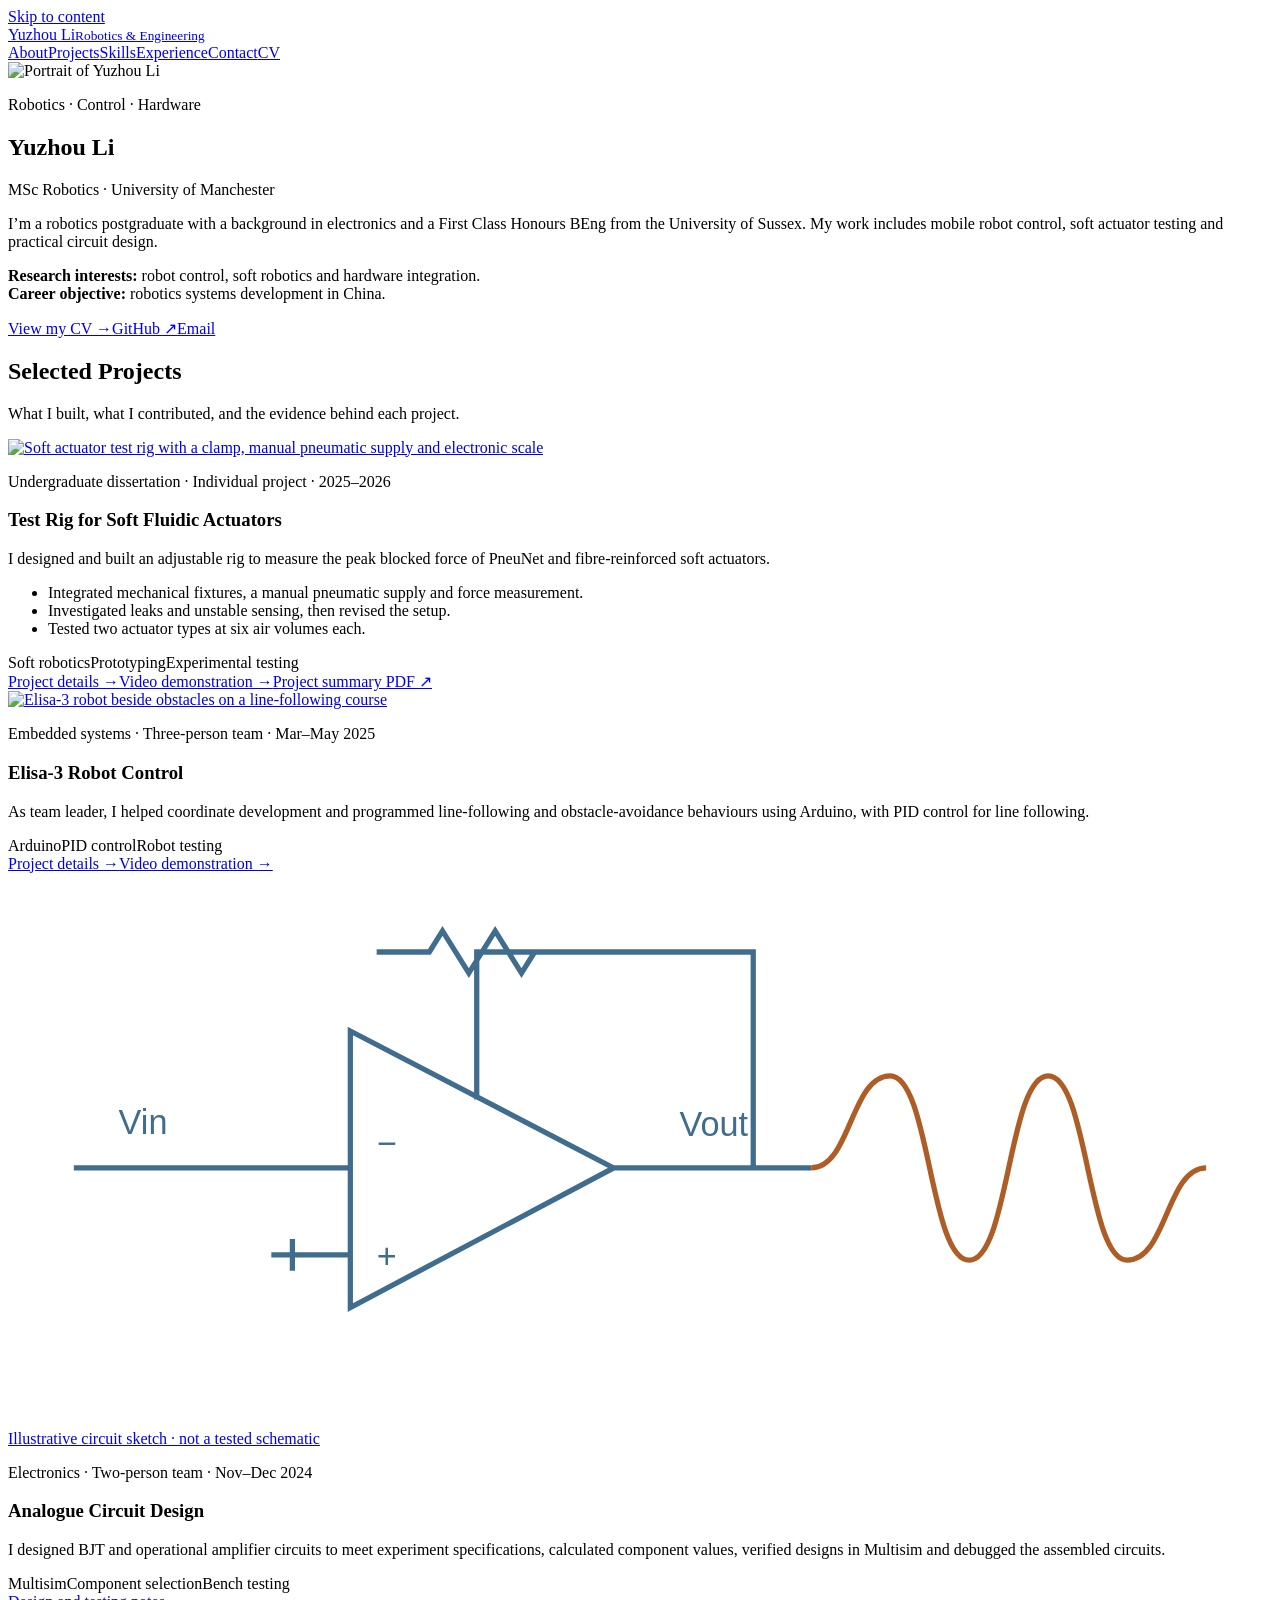
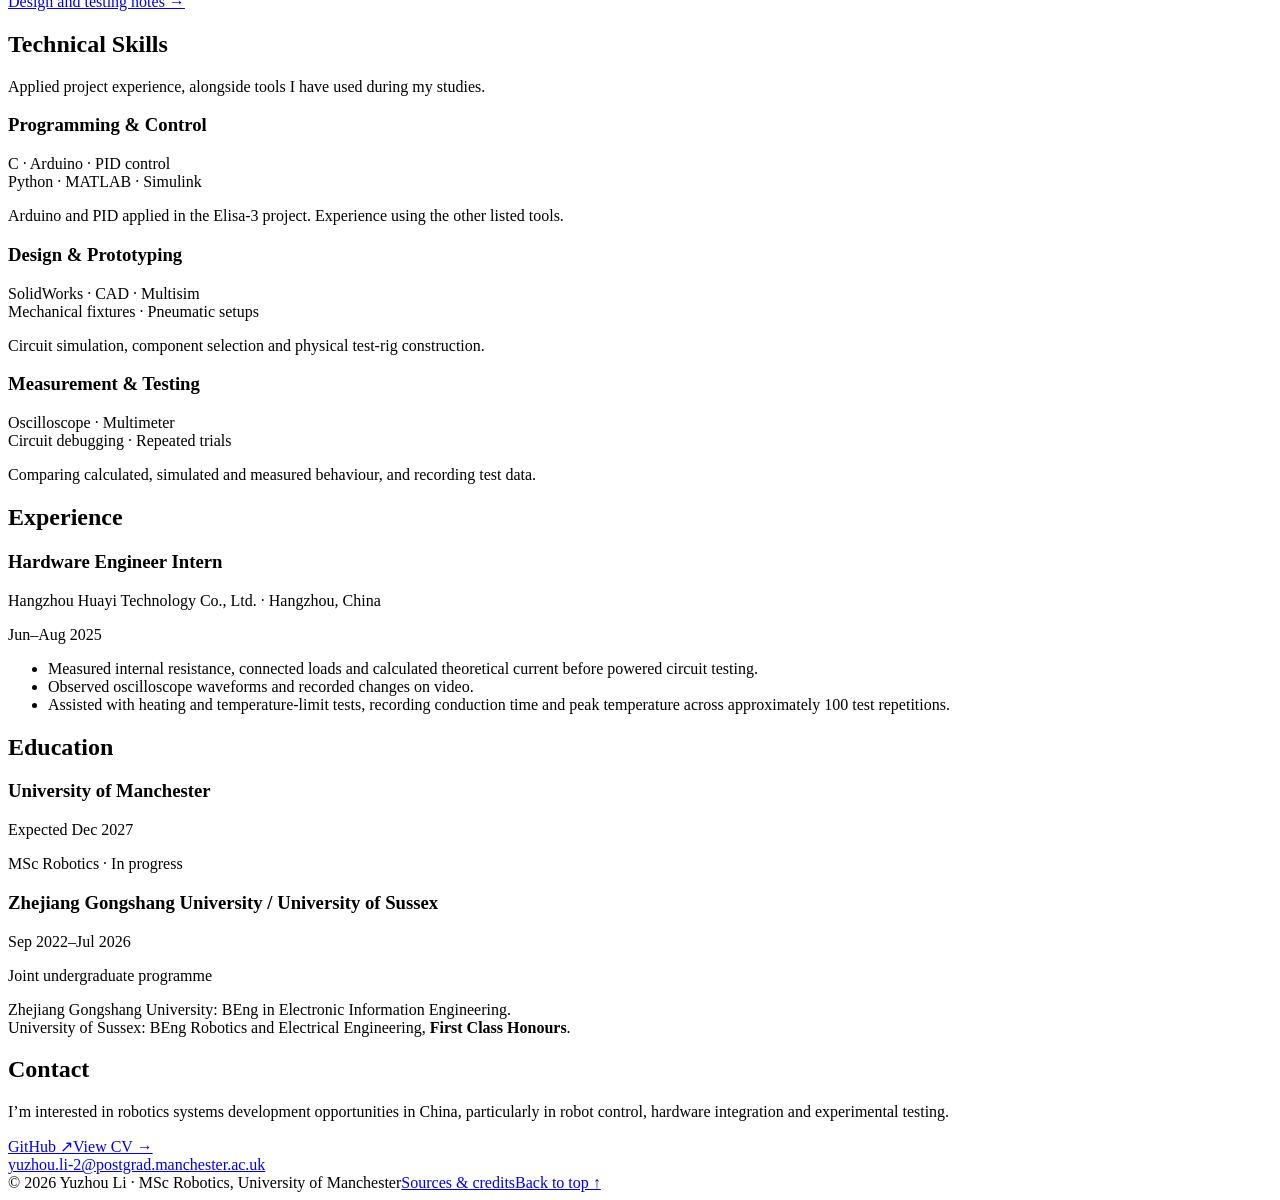
==== index.html @ 429c96ef "Add portfolio page: index.html" ====
<!doctype html><html lang="en"><head><meta charset="utf-8"><meta name="viewport" content="width=device-width,initial-scale=1"><title>Robotics Portfolio | Yuzhou Li</title><meta name="description" content="Yuzhou Li, MSc Robotics student at the University of Manchester. Engineering projects, research interests, skills, experience and CV."><meta name="theme-color" content="#175b8b"><link rel="icon" href="assets/favicon.svg" type="image/svg+xml"><link rel="stylesheet" href="styles.css"><script src="app.js" defer></script></head><body><a class="skip" href="#main">Skip to content</a><header class="site-header"><div class="wrap header-inner"><a class="wordmark" href="index.html">Yuzhou Li<small>Robotics &amp; Engineering</small></a><nav class="nav" aria-label="Main navigation"><a href="index.html#about">About</a><a href="index.html#projects">Projects</a><a href="index.html#skills">Skills</a><a href="index.html#experience">Experience</a><a href="index.html#contact">Contact</a><a class="cv-link" href="cv.html">CV</a></nav></div></header><main id="main" class="wrap">
<section class="intro" id="about"><img class="portrait" src="assets/portrait.webp" alt="Portrait of Yuzhou Li" width="1200" height="1680" fetchpriority="high"><div class="intro-text"><div class="intro-name"><p class="eyebrow accent">Robotics · Control · Hardware</p><h1>Yuzhou Li</h1><p class="subtitle">MSc Robotics · University of Manchester</p></div><p class="intro-copy">I’m a robotics postgraduate with a background in electronics and a First Class Honours BEng from the University of Sussex. My work includes mobile robot control, soft actuator testing and practical circuit design.</p><p class="interest"><strong>Research interests:</strong> robot control, soft robotics and hardware integration.<br><strong>Career objective:</strong> robotics systems development in China.</p><div class="intro-links"><a class="button" href="cv.html">View my CV →</a><a class="button secondary" href="https://github.com/Calm-1213" target="_blank" rel="noopener">GitHub ↗</a><a class="button secondary" href="mailto:yuzhou.li-2@postgrad.manchester.ac.uk">Email</a></div></div></section>
<section class="section" id="projects"><div class="section-head"><h2>Selected Projects</h2><p>What I built, what I contributed, and the evidence behind each project.</p></div>
<article class="project-feature"><a href="projects/soft-actuator.html" aria-label="Read about the soft fluidic actuator test rig"><img class="project-photo" src="assets/rig.webp" width="1706" height="1279" alt="Soft actuator test rig with a clamp, manual pneumatic supply and electronic scale" loading="lazy"></a><div class="project-body"><p class="project-label">Undergraduate dissertation · Individual project · 2025–2026</p><h3>Test Rig for Soft Fluidic Actuators</h3><p>I designed and built an adjustable rig to measure the peak blocked force of PneuNet and fibre-reinforced soft actuators.</p><ul><li>Integrated mechanical fixtures, a manual pneumatic supply and force measurement.</li><li>Investigated leaks and unstable sensing, then revised the setup.</li><li>Tested two actuator types at six air volumes each.</li></ul><div class="tags"><span>Soft robotics</span><span>Prototyping</span><span>Experimental testing</span></div><div class="project-actions"><a href="projects/soft-actuator.html">Project details →</a><a href="projects/soft-actuator.html#build">Video demonstration →</a><a href="assets/Soft-Actuator-Project-Summary.pdf">Project summary PDF ↗</a></div></div></article>
<div class="project-grid"><article class="project-card"><a href="projects/elisa-3.html" aria-label="Read the Elisa-3 project"><div class="project-card-media"><img src="assets/robot-track.webp" alt="Elisa-3 robot beside obstacles on a line-following course" width="1012" height="1800" loading="lazy"></div></a><div class="project-body"><p class="project-label">Embedded systems · Three-person team · Mar–May 2025</p><h3>Elisa-3 Robot Control</h3><p>As team leader, I helped coordinate development and programmed line-following and obstacle-avoidance behaviours using Arduino, with PID control for line following.</p><div class="tags"><span>Arduino</span><span>PID control</span><span>Robot testing</span></div><div class="project-actions"><a href="projects/elisa-3.html">Project details →</a><a href="projects/elisa-3.html#demo">Video demonstration →</a></div></div></article><article class="project-card"><a href="projects/circuits.html" aria-label="Read the analogue circuit project"><div class="project-card-media"><div class="circuit-art" role="img" aria-label="Illustrative amplifier diagram"><svg viewBox="0 0 480 210" aria-hidden="true"><g fill="none" stroke="#406d8e" stroke-width="2"><path d="M25 112h105M130 60v105l100-53Z M230 112h75M178 86V30h105v82M100 145h30M108 139v12M140 30h20l5-8 10 16 10-16 10 16 5-8h15"/><path d="M305 112c15 0 15-35 30-35s15 70 30 70 15-70 30-70 15 70 30 70 15-35 30-35" stroke="#ad5d25"/></g><g font-family="Arial" fill="#406d8e" font-size="13"><text x="42" y="99">Vin</text><text x="255" y="100">Vout</text><text x="140" y="107">−</text><text x="140" y="150">+</text></g></svg><span class="tiny">Illustrative circuit sketch · not a tested schematic</span></div></div></a><div class="project-body"><p class="project-label">Electronics · Two-person team · Nov–Dec 2024</p><h3>Analogue Circuit Design</h3><p>I designed BJT and operational amplifier circuits to meet experiment specifications, calculated component values, verified designs in Multisim and debugged the assembled circuits.</p><div class="tags"><span>Multisim</span><span>Component selection</span><span>Bench testing</span></div><div class="project-actions"><a href="projects/circuits.html">Design and testing notes →</a></div></div></article></div></section>
<section class="section" id="skills"><div class="section-head"><h2>Technical Skills</h2><p>Applied project experience, alongside tools I have used during my studies.</p></div><div class="skill-grid"><div><h3>Programming &amp; Control</h3><p>C · Arduino · PID control<br>Python · MATLAB · Simulink</p><p class="tiny">Arduino and PID applied in the Elisa-3 project. Experience using the other listed tools.</p></div><div><h3>Design &amp; Prototyping</h3><p>SolidWorks · CAD · Multisim<br>Mechanical fixtures · Pneumatic setups</p><p class="tiny">Circuit simulation, component selection and physical test-rig construction.</p></div><div><h3>Measurement &amp; Testing</h3><p>Oscilloscope · Multimeter<br>Circuit debugging · Repeated trials</p><p class="tiny">Comparing calculated, simulated and measured behaviour, and recording test data.</p></div></div></section>
<section class="section" id="experience"><div class="section-head"><h2>Experience</h2></div><article class="entry"><div class="entry-head"><div><h3>Hardware Engineer Intern</h3><p class="muted">Hangzhou Huayi Technology Co., Ltd. · Hangzhou, China</p></div><span class="entry-date">Jun–Aug 2025</span></div><ul><li>Measured internal resistance, connected loads and calculated theoretical current before powered circuit testing.</li><li>Observed oscilloscope waveforms and recorded changes on video.</li><li>Assisted with heating and temperature-limit tests, recording conduction time and peak temperature across approximately 100 test repetitions.</li></ul></article></section>
<section class="section" id="education"><div class="section-head"><h2>Education</h2></div><article class="entry"><div class="entry-head"><h3>University of Manchester</h3><span class="entry-date">Expected Dec 2027</span></div><p>MSc Robotics · In progress</p></article><article class="entry"><div class="entry-head"><h3>Zhejiang Gongshang University / University of Sussex</h3><span class="entry-date">Sep 2022–Jul 2026</span></div><p>Joint undergraduate programme</p><p>Zhejiang Gongshang University: BEng in Electronic Information Engineering.<br>University of Sussex: BEng Robotics and Electrical Engineering, <strong>First Class Honours</strong>.</p></article></section></main><footer class="contact" id="contact"><div class="wrap"><div class="contact-grid"><div><h2>Contact</h2><p>I’m interested in robotics systems development opportunities in China, particularly in robot control, hardware integration and experimental testing.</p></div><div><div class="contact-links"><a href="https://github.com/Calm-1213" target="_blank" rel="noopener">GitHub ↗</a><a href="cv.html">View CV →</a></div><a class="email" href="mailto:yuzhou.li-2@postgrad.manchester.ac.uk">yuzhou.li-2@postgrad.manchester.ac.uk</a></div></div><div class="footer"><span>© 2026 Yuzhou Li · MSc Robotics, University of Manchester</span><span><a href="credits.html">Sources &amp; credits</a></span><a href="#main">Back to top ↑</a></div></div></footer></body></html>
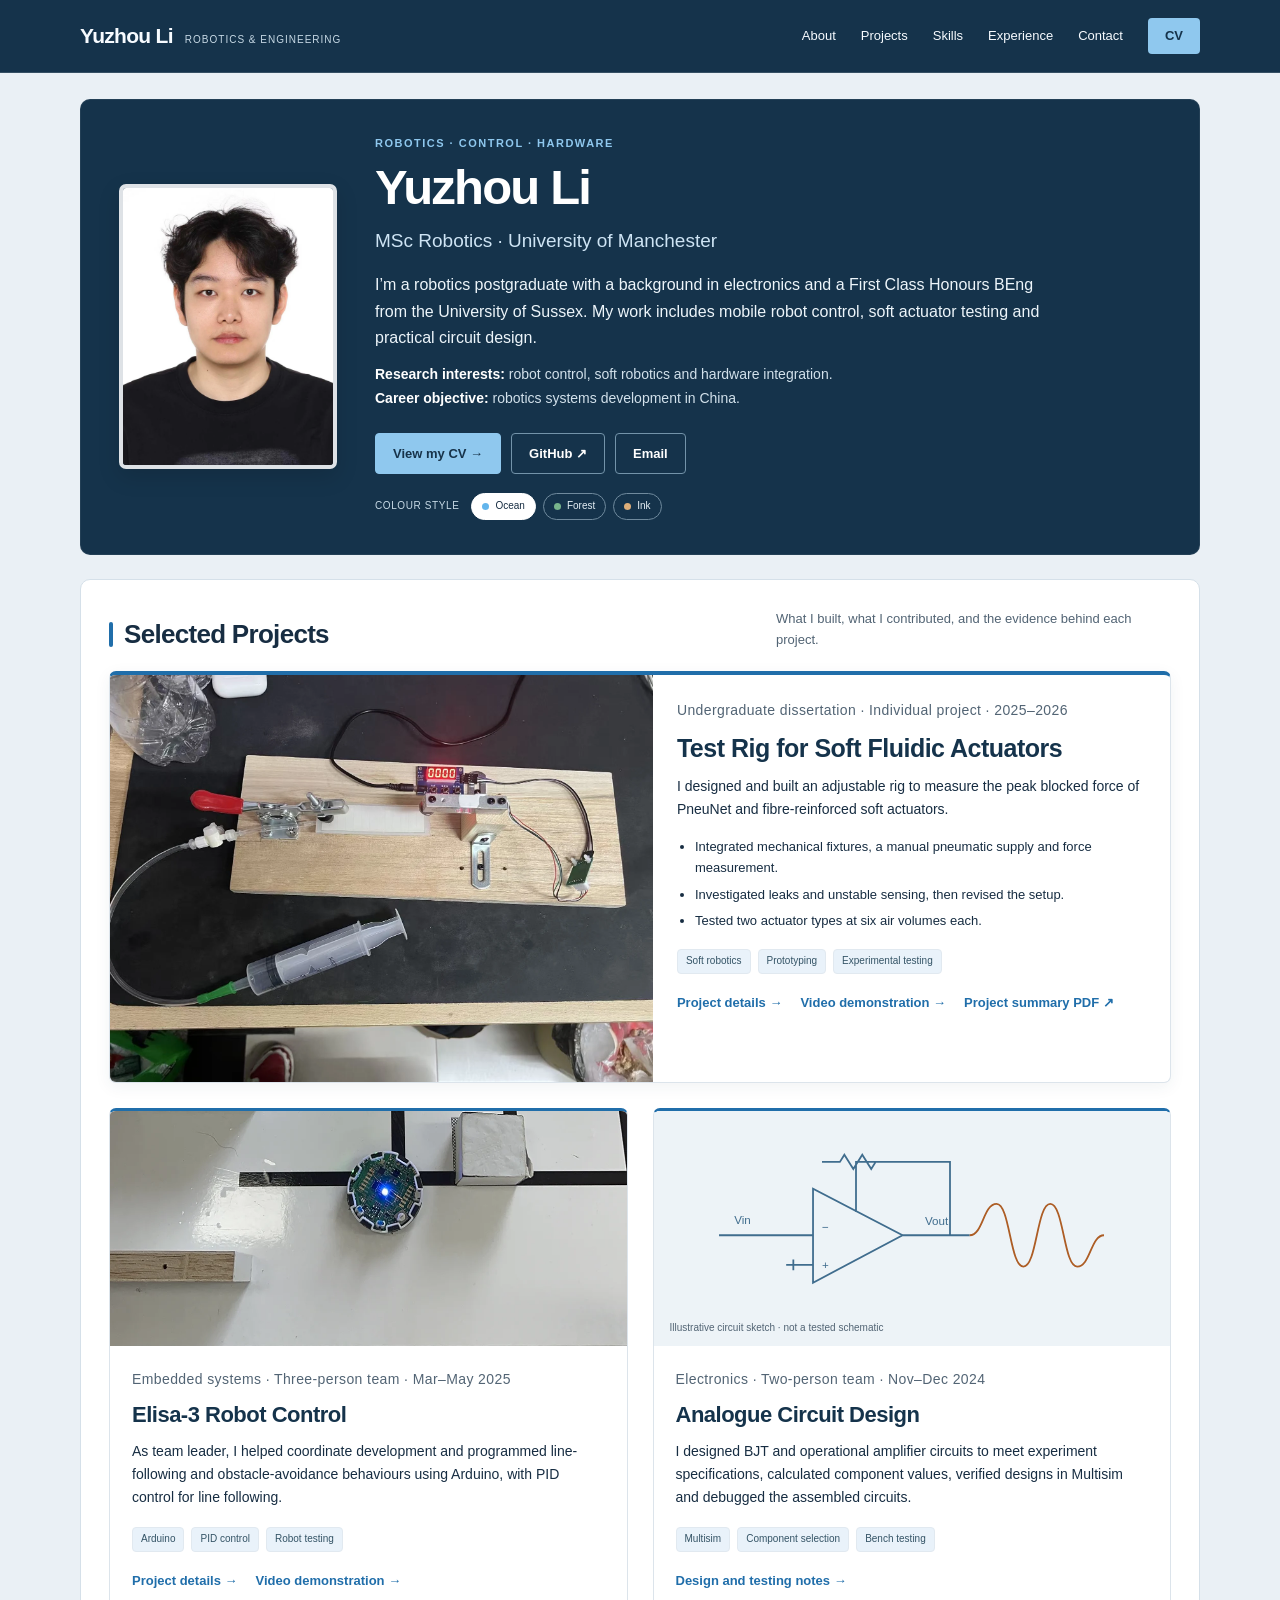
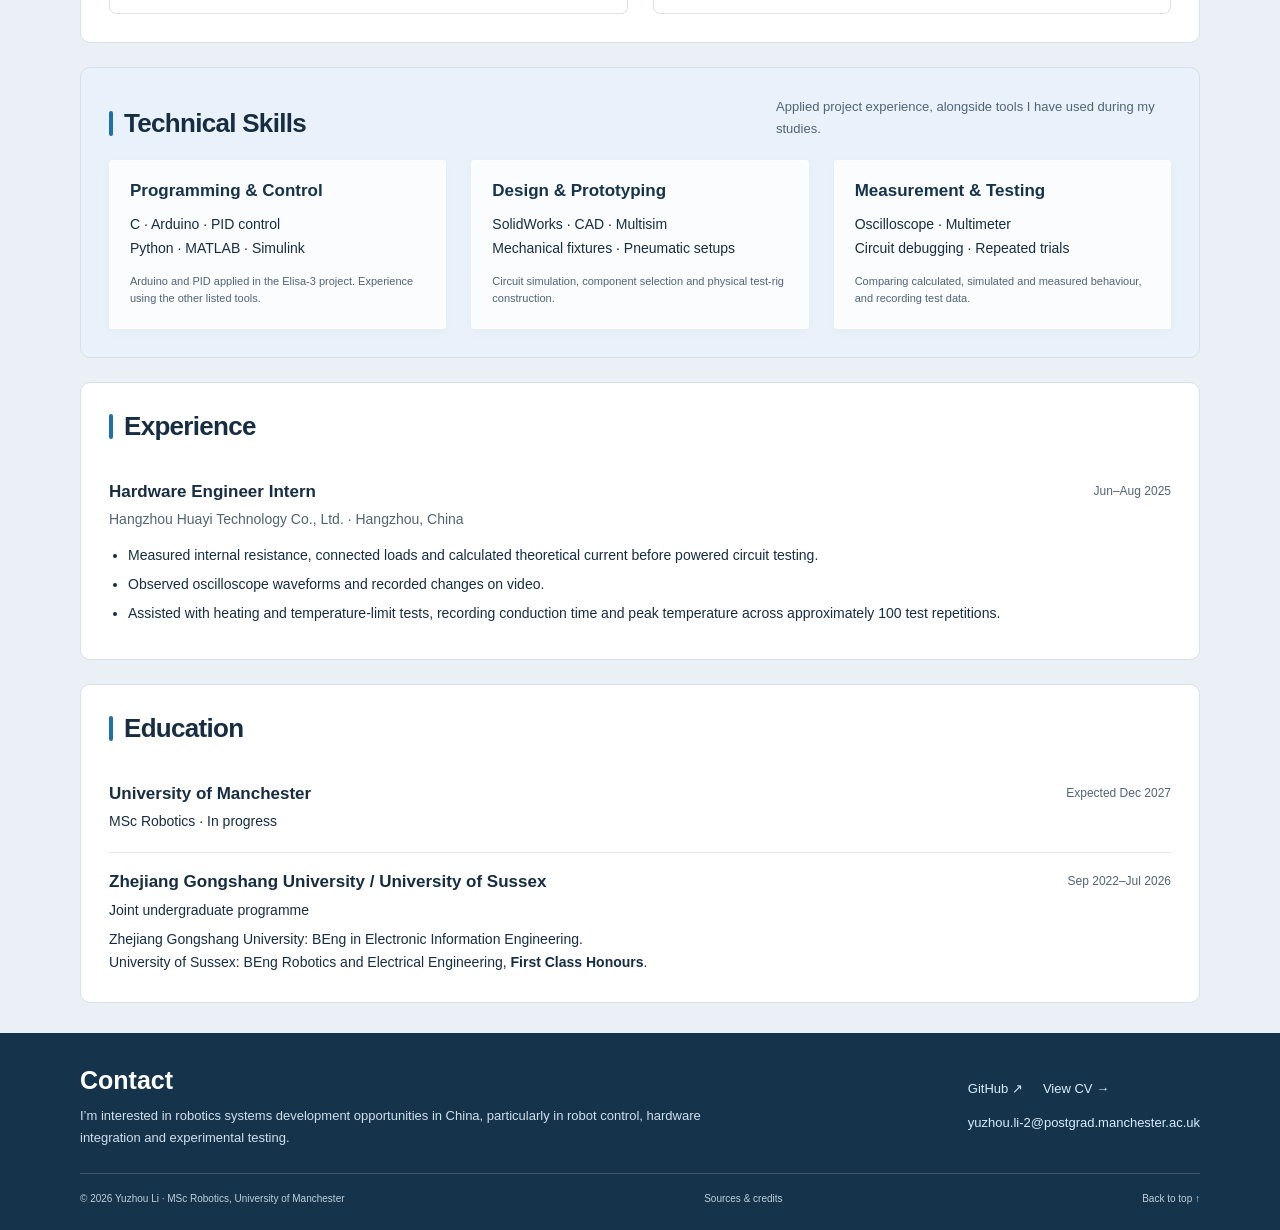
==== commit 458f5ebd: "Add richer portfolio colour styles: index.html" ====
--- a/index.html
+++ b/index.html
@@ -1,5 +1,5 @@
 <!doctype html><html lang="en"><head><meta charset="utf-8"><meta name="viewport" content="width=device-width,initial-scale=1"><title>Robotics Portfolio | Yuzhou Li</title><meta name="description" content="Yuzhou Li, MSc Robotics student at the University of Manchester. Engineering projects, research interests, skills, experience and CV."><meta name="theme-color" content="#175b8b"><link rel="icon" href="assets/favicon.svg" type="image/svg+xml"><link rel="stylesheet" href="styles.css"><script src="app.js" defer></script></head><body><a class="skip" href="#main">Skip to content</a><header class="site-header"><div class="wrap header-inner"><a class="wordmark" href="index.html">Yuzhou Li<small>Robotics &amp; Engineering</small></a><nav class="nav" aria-label="Main navigation"><a href="index.html#about">About</a><a href="index.html#projects">Projects</a><a href="index.html#skills">Skills</a><a href="index.html#experience">Experience</a><a href="index.html#contact">Contact</a><a class="cv-link" href="cv.html">CV</a></nav></div></header><main id="main" class="wrap">
-<section class="intro" id="about"><img class="portrait" src="assets/portrait.webp" alt="Portrait of Yuzhou Li" width="1200" height="1680" fetchpriority="high"><div class="intro-text"><div class="intro-name"><p class="eyebrow accent">Robotics · Control · Hardware</p><h1>Yuzhou Li</h1><p class="subtitle">MSc Robotics · University of Manchester</p></div><p class="intro-copy">I’m a robotics postgraduate with a background in electronics and a First Class Honours BEng from the University of Sussex. My work includes mobile robot control, soft actuator testing and practical circuit design.</p><p class="interest"><strong>Research interests:</strong> robot control, soft robotics and hardware integration.<br><strong>Career objective:</strong> robotics systems development in China.</p><div class="intro-links"><a class="button" href="cv.html">View my CV →</a><a class="button secondary" href="https://github.com/Calm-1213" target="_blank" rel="noopener">GitHub ↗</a><a class="button secondary" href="mailto:yuzhou.li-2@postgrad.manchester.ac.uk">Email</a></div></div></section>
+<section class="intro" id="about"><img class="portrait" src="assets/portrait.webp" alt="Portrait of Yuzhou Li" width="1200" height="1680" fetchpriority="high"><div class="intro-text"><div class="intro-name"><p class="eyebrow accent">Robotics · Control · Hardware</p><h1>Yuzhou Li</h1><p class="subtitle">MSc Robotics · University of Manchester</p></div><p class="intro-copy">I’m a robotics postgraduate with a background in electronics and a First Class Honours BEng from the University of Sussex. My work includes mobile robot control, soft actuator testing and practical circuit design.</p><p class="interest"><strong>Research interests:</strong> robot control, soft robotics and hardware integration.<br><strong>Career objective:</strong> robotics systems development in China.</p><div class="intro-links"><a class="button" href="cv.html">View my CV →</a><a class="button secondary" href="https://github.com/Calm-1213" target="_blank" rel="noopener">GitHub ↗</a><a class="button secondary" href="mailto:yuzhou.li-2@postgrad.manchester.ac.uk">Email</a></div><div class="appearance-panel" role="group" aria-label="Portfolio colour style"><span>Colour style</span><button type="button" data-theme-choice="ocean" aria-pressed="true" style="--swatch:#63b5ec">Ocean</button><button type="button" data-theme-choice="forest" aria-pressed="false" style="--swatch:#78b58c">Forest</button><button type="button" data-theme-choice="ink" aria-pressed="false" style="--swatch:#ddae79">Ink</button></div></div></section>
 <section class="section" id="projects"><div class="section-head"><h2>Selected Projects</h2><p>What I built, what I contributed, and the evidence behind each project.</p></div>
 <article class="project-feature"><a href="projects/soft-actuator.html" aria-label="Read about the soft fluidic actuator test rig"><img class="project-photo" src="assets/rig.webp" width="1706" height="1279" alt="Soft actuator test rig with a clamp, manual pneumatic supply and electronic scale" loading="lazy"></a><div class="project-body"><p class="project-label">Undergraduate dissertation · Individual project · 2025–2026</p><h3>Test Rig for Soft Fluidic Actuators</h3><p>I designed and built an adjustable rig to measure the peak blocked force of PneuNet and fibre-reinforced soft actuators.</p><ul><li>Integrated mechanical fixtures, a manual pneumatic supply and force measurement.</li><li>Investigated leaks and unstable sensing, then revised the setup.</li><li>Tested two actuator types at six air volumes each.</li></ul><div class="tags"><span>Soft robotics</span><span>Prototyping</span><span>Experimental testing</span></div><div class="project-actions"><a href="projects/soft-actuator.html">Project details →</a><a href="projects/soft-actuator.html#build">Video demonstration →</a><a href="assets/Soft-Actuator-Project-Summary.pdf">Project summary PDF ↗</a></div></div></article>
 <div class="project-grid"><article class="project-card"><a href="projects/elisa-3.html" aria-label="Read the Elisa-3 project"><div class="project-card-media"><img src="assets/robot-track.webp" alt="Elisa-3 robot beside obstacles on a line-following course" width="1012" height="1800" loading="lazy"></div></a><div class="project-body"><p class="project-label">Embedded systems · Three-person team · Mar–May 2025</p><h3>Elisa-3 Robot Control</h3><p>As team leader, I helped coordinate development and programmed line-following and obstacle-avoidance behaviours using Arduino, with PID control for line following.</p><div class="tags"><span>Arduino</span><span>PID control</span><span>Robot testing</span></div><div class="project-actions"><a href="projects/elisa-3.html">Project details →</a><a href="projects/elisa-3.html#demo">Video demonstration →</a></div></div></article><article class="project-card"><a href="projects/circuits.html" aria-label="Read the analogue circuit project"><div class="project-card-media"><div class="circuit-art" role="img" aria-label="Illustrative amplifier diagram"><svg viewBox="0 0 480 210" aria-hidden="true"><g fill="none" stroke="#406d8e" stroke-width="2"><path d="M25 112h105M130 60v105l100-53Z M230 112h75M178 86V30h105v82M100 145h30M108 139v12M140 30h20l5-8 10 16 10-16 10 16 5-8h15"/><path d="M305 112c15 0 15-35 30-35s15 70 30 70 15-70 30-70 15 70 30 70 15-35 30-35" stroke="#ad5d25"/></g><g font-family="Arial" fill="#406d8e" font-size="13"><text x="42" y="99">Vin</text><text x="255" y="100">Vout</text><text x="140" y="107">−</text><text x="140" y="150">+</text></g></svg><span class="tiny">Illustrative circuit sketch · not a tested schematic</span></div></div></a><div class="project-body"><p class="project-label">Electronics · Two-person team · Nov–Dec 2024</p><h3>Analogue Circuit Design</h3><p>I designed BJT and operational amplifier circuits to meet experiment specifications, calculated component values, verified designs in Multisim and debugged the assembled circuits.</p><div class="tags"><span>Multisim</span><span>Component selection</span><span>Bench testing</span></div><div class="project-actions"><a href="projects/circuits.html">Design and testing notes →</a></div></div></article></div></section>
--- a/styles.css
+++ b/styles.css
@@ -0,0 +1,71 @@
+:root{--paper:#fff;--ink:#172d42;--muted:#526474;--line:#dce4eb;--accent:#175b8b;--wash:#f2f6fa;--white:#fff;--serif:Arial,Helvetica,sans-serif;--sans:Arial,Helvetica,sans-serif}
+*{box-sizing:border-box}html{scroll-behavior:smooth;scroll-padding-top:105px}body{margin:0;color:var(--ink);background:white;font:16px/1.65 var(--sans);-webkit-font-smoothing:antialiased}a{color:var(--accent);text-decoration:none}a:hover{text-decoration:underline;text-underline-offset:4px}button{font:inherit;color:inherit;cursor:pointer}img{display:block;width:100%;height:auto}p,h1,h2,h3,figure{margin:0}p+p{margin-top:13px}h1,h2,h3{line-height:1.2}h1{font-weight:700}h2,h3{font-weight:600}a:focus-visible,button:focus-visible,summary:focus-visible{outline:3px solid #b26619;outline-offset:4px}::selection{background:#d5e9f7}.wrap{width:min(1120px,calc(100% - 64px));margin:auto}.skip{position:fixed;left:10px;top:-100px;background:var(--ink);color:white;padding:10px 18px;z-index:100}.skip:focus{top:10px}.site-header{background:#fffffff5;border-bottom:1px solid var(--line);position:sticky;top:0;z-index:30}.header-inner{min-height:75px;display:flex;justify-content:space-between;align-items:center;gap:20px}.wordmark{color:var(--ink);font-size:21px;font-weight:700;letter-spacing:-.7px}.wordmark small{font-size:10px;letter-spacing:1px;text-transform:uppercase;margin-left:12px;color:var(--muted);font-weight:400}.nav{display:flex;align-items:center;gap:25px;font-size:13px}.nav a{color:var(--ink)}.nav .cv-link{color:white;background:var(--accent);padding:7px 17px;border-radius:4px}.nav .cv-link:hover{background:#12466b;text-decoration:none}.eyebrow{font-size:11px;letter-spacing:1.5px;text-transform:uppercase;font-weight:600}.accent{color:var(--accent)}.muted{color:var(--muted)}.tiny{font-size:12px;line-height:1.6;color:var(--muted)}.intro{padding:58px 0 48px;display:grid;grid-template-columns:218px 1fr;gap:52px;align-items:start}.portrait{width:218px;height:285px;object-fit:cover;object-position:center 36%;border:1px solid var(--line);border-radius:5px}.intro h1{font-size:48px;letter-spacing:-1.8px;margin:6px 0 8px}.intro .subtitle{font-size:19px;color:var(--accent);font-weight:500;margin:0 0 16px}.intro .intro-copy{max-width:680px;font-size:16px}.intro .interest{font-size:14px;margin-top:12px;color:var(--muted)}.intro-links{display:flex;flex-wrap:wrap;gap:10px;margin-top:23px}.button{display:inline-flex;gap:12px;align-items:center;padding:9px 17px;border:1px solid var(--accent);border-radius:4px;font-size:13px;font-weight:500;background:var(--accent);color:white}.button:hover{background:#12466b;text-decoration:none}.button.secondary{background:white;color:var(--accent)}.button.secondary:hover{background:var(--wash)}.section{padding:48px 0;border-top:1px solid var(--line)}.section-head{display:flex;justify-content:space-between;align-items:end;gap:30px;margin-bottom:25px}.section-head h2{font-size:29px;letter-spacing:-.7px}.section-head p{font-size:13px;color:var(--muted);max-width:395px}.project-feature{border:1px solid var(--line);border-radius:7px;overflow:hidden;display:grid;grid-template-columns:1.05fr 1fr;background:white}.project-feature .project-photo{height:100%;min-height:355px;object-fit:cover}.project-body{padding:28px}.project-label{font-size:11px;color:var(--muted);letter-spacing:.4px}.project-body h3{font-size:25px;letter-spacing:-.5px;margin:10px 0 12px}.project-body p{font-size:14px}.project-body ul{font-size:13px;padding-left:18px;margin:15px 0}.project-body li{margin-bottom:5px}.tags{display:flex;gap:7px;flex-wrap:wrap;margin:18px 0}.tags span{font-size:10px;background:var(--wash);color:#36566e;border:1px solid #e1e9f0;padding:3px 8px;border-radius:4px}.project-actions{display:flex;flex-wrap:wrap;gap:18px;margin-top:17px;font-size:13px;font-weight:600}.project-grid{display:grid;grid-template-columns:1fr 1fr;gap:25px;margin-top:25px}.project-card{border:1px solid var(--line);border-radius:7px;overflow:hidden}.project-card .project-body{padding:23px}.project-card .project-body h3{font-size:22px}.project-card-media{height:235px;overflow:hidden;background:var(--wash)}.project-card-media img{height:100%;object-fit:cover;object-position:center 90%}.circuit-art{height:100%;position:relative;display:flex;align-items:center;justify-content:center;background:#edf3f7}.circuit-art svg{width:85%;height:80%}.circuit-art .tiny{position:absolute;left:16px;bottom:10px;font-size:10px}.two-columns{display:grid;grid-template-columns:1fr 1fr;gap:42px}.research-list{display:flex;flex-wrap:wrap;gap:8px;margin-top:18px}.research-list span{background:var(--wash);padding:7px 12px;border-radius:4px;font-size:13px}.skill-grid{display:grid;grid-template-columns:repeat(3,1fr);gap:25px}.skill-grid>div{padding:20px;background:var(--wash);border-top:3px solid #a4c4dc;border-radius:3px}.skill-grid h3{font-size:17px;margin-bottom:12px}.skill-grid p{font-size:14px}.skill-grid .tiny{font-size:11px;margin-top:13px}.entry{padding:19px 0;border-bottom:1px solid var(--line)}.entry:first-child{padding-top:0}.entry-head{display:flex;justify-content:space-between;align-items:start;gap:15px}.entry h3{font-size:17px}.entry .entry-date{font-size:12px;color:var(--muted);white-space:nowrap}.entry p{font-size:14px;margin-top:6px}.entry ul{font-size:14px;padding-left:19px;margin:12px 0 0}.entry li{margin-bottom:6px}.about-note{max-width:800px;font-size:15px}.contact{background:var(--wash);border-top:1px solid var(--line);padding:35px 0 22px}.contact-grid{display:grid;grid-template-columns:1fr auto;gap:30px;align-items:center}.contact h2{font-size:25px;margin-bottom:10px}.contact p{font-size:13px;color:var(--muted);max-width:650px}.contact-links{display:flex;gap:20px;font-size:13px;margin-bottom:10px}.email{font-size:13px;overflow-wrap:anywhere}.footer{display:flex;justify-content:space-between;gap:20px;border-top:1px solid var(--line);padding-top:17px;margin-top:25px;color:var(--muted);font-size:10px}.footer a{color:var(--muted)}.text-link{font-size:13px;font-weight:600;display:inline-flex;gap:15px;align-items:center}.arrow{font-size:20px}.back{display:inline-flex;gap:13px;font-size:12px;margin-top:24px}.case-hero{padding:30px 0}.case-hero h1{font-size:43px;letter-spacing:-1.3px;max-width:850px;margin:13px 0 18px}.case-intro{font-size:17px;max-width:780px}.case-facts{display:grid;grid-template-columns:repeat(4,1fr);gap:22px;padding:18px 0;border-top:1px solid var(--line);border-bottom:1px solid var(--line);margin-top:25px}.case-facts p{font-size:13px;margin-top:7px}.case-banner{background:var(--wash);border-radius:5px;overflow:hidden}.case-banner img{max-height:500px;object-fit:cover}.caption{font-size:11px;color:var(--muted);margin-top:10px;line-height:1.6}.case-content{display:grid;grid-template-columns:180px 1fr;gap:42px;padding:40px 0}.case-toc{position:sticky;top:105px;align-self:start;font-size:12px}.case-toc a{display:block;border-top:1px solid var(--line);padding:11px 0}.case-section{margin-bottom:42px}.case-section h2{font-size:27px;letter-spacing:-.5px;margin:10px 0 18px}.case-section h3{font-size:20px;margin:20px 0 10px}.case-section p{font-size:14px;max-width:780px}.case-section .eyebrow{font-size:10px}.case-section ul{padding-left:19px;font-size:14px}.case-section li{margin-bottom:7px}.case-section .text-link{margin-top:15px}.process{display:grid;grid-template-columns:1fr 1fr;gap:22px;margin-top:22px}.process>div{padding:18px;background:var(--wash);border-radius:4px}.process h3{margin-top:8px;font-size:19px}.process p{font-size:13px}.media-grid{display:grid;grid-template-columns:1fr 1fr;gap:20px}.media-grid img{height:300px;object-fit:cover}.zoom{padding:0;border:0;background:transparent;width:100%;cursor:zoom-in}.zoom:after{content:"Enlarge photo ↗";display:block;font-size:10px;text-align:left;color:var(--muted);padding-top:6px}video{width:100%;max-height:500px;display:block;background:#18232e;margin-top:20px;border-radius:4px}.chart-shell{border:1px solid var(--line);background:white;padding:20px;margin-top:23px;border-radius:5px}.chart-tabs{display:flex;gap:8px;flex-wrap:wrap;margin-bottom:15px}.chart-tabs button{font-size:12px;padding:6px 12px;border:1px solid var(--line);background:white;border-radius:3px}.chart-tabs button[aria-pressed="true"]{background:var(--accent);border-color:var(--accent);color:white}#force-chart{display:block;width:100%;height:auto}.data-table{border-collapse:collapse;width:100%;font-size:12px;margin-top:15px}.data-table th,.data-table td{padding:9px 6px;text-align:left;border-bottom:1px solid var(--line)}details{margin-top:15px}summary{font-size:12px;cursor:pointer}.next-project{display:flex;justify-content:space-between;align-items:center;padding:24px 0 35px;border-top:1px solid var(--line)}.next-project h2{font-size:23px;margin-top:8px}.lightbox{border:0;background:white;padding:40px 18px 18px;max-width:92vw;max-height:94vh}.lightbox::backdrop{background:#101e2ce8}.lightbox img{max-height:80vh;width:auto;max-width:86vw;object-fit:contain}.lightbox button{position:absolute;right:10px;top:3px;background:none;border:0;font-size:25px}.credits{max-width:800px;padding:40px 0 60px}.credits h1{font-size:35px;margin:12px 0 25px}.credits h2{font-size:23px;margin:27px 0 13px}.credits p,.credits li{font-size:14px}.credits a{text-decoration:underline}.cv-top{display:flex;justify-content:space-between;align-items:start;gap:25px;border-bottom:1px solid var(--line);padding-bottom:25px;margin-bottom:30px}.cv-top h1{font-size:38px;margin:8px 0}.cv-section{margin-top:30px}.cv-section h2{font-size:23px;border-bottom:1px solid var(--line);padding-bottom:10px;margin-bottom:18px}.cv-page{max-width:900px;padding-top:35px;padding-bottom:55px}.cv-page ul{font-size:14px}.cv-page .entry-head{flex-wrap:wrap}.cv-page .button{white-space:nowrap}.cv-contact{font-size:13px;overflow-wrap:anywhere}.cv-page .entry:last-child{border:0}.download-note{font-size:12px;color:var(--muted);margin-top:12px}.download-note a{text-decoration:underline}[hidden]{display:none!important}
+@media(max-width:1000px){.wordmark small{display:none}.nav{gap:18px}.intro{gap:35px;grid-template-columns:180px 1fr}.portrait{width:180px;height:245px}.intro h1{font-size:42px}.project-body{padding:23px}.project-feature .project-photo{min-height:390px}.case-content{gap:28px;grid-template-columns:150px 1fr}}
+@media(max-width:720px){html{scroll-padding-top:135px}.wrap{width:calc(100% - 36px)}.header-inner{display:block;padding:12px 0 13px}.wordmark{font-size:20px}.nav{margin-top:12px;gap:17px;flex-wrap:wrap;font-size:12px}.nav .cv-link{padding:4px 12px}.intro{grid-template-columns:100px 1fr;gap:20px;padding:30px 0}.portrait{width:100px;height:138px}.intro h1{font-size:32px;margin-top:5px;letter-spacing:-1px}.intro .subtitle{font-size:15px;margin-bottom:13px}.intro .intro-copy,.intro .interest,.intro-links{grid-column:1/-1}.intro-text{display:contents}.intro-name{align-self:center}.intro-copy{font-size:15px!important}.intro .interest{margin-top:-8px}.intro-links{margin-top:0}.intro .eyebrow{font-size:9px}.section{padding:32px 0}.section-head{display:block;margin-bottom:20px}.section-head h2{font-size:26px}.section-head p{margin-top:10px}.project-feature{display:flex;flex-direction:column}.project-feature .project-photo{min-height:0;height:245px}.project-body{padding:21px}.project-body h3{font-size:23px}.project-grid{grid-template-columns:1fr;gap:22px}.project-card-media{height:235px}.two-columns{grid-template-columns:1fr;gap:28px}.skill-grid{grid-template-columns:1fr;gap:16px}.skill-grid>div{padding:18px}.entry-head{display:block}.entry .entry-date{margin-top:5px}.contact-grid{grid-template-columns:1fr;gap:20px}.footer{display:block}.footer>span,.footer>a{display:block;margin-top:8px}.case-hero h1{font-size:34px;letter-spacing:-.7px}.case-intro{font-size:15px}.case-facts{grid-template-columns:1fr 1fr;gap:15px}.case-facts .eyebrow{font-size:10px}.case-banner img{max-height:330px}.case-content{display:block;padding-top:25px}.case-toc{position:static;display:flex;overflow:auto;gap:16px;margin-bottom:25px}.case-toc a{white-space:nowrap;font-size:11px}.case-section h2{font-size:25px}.process{grid-template-columns:1fr;gap:15px}.media-grid{gap:14px}.media-grid img{height:230px}.chart-shell{padding:10px}.chart-tabs button{font-size:11px;padding:5px 8px}.cv-top{display:block}.cv-top .button{margin-top:20px}.cv-page{padding-top:25px}.cv-top h1{font-size:34px}.data-table{font-size:10px}.next-project h2{font-size:22px}.credits h1{font-size:31px}}
+@media(max-width:360px){.nav{gap:13px;font-size:11px}.intro{grid-template-columns:85px 1fr;gap:16px}.portrait{width:85px;height:121px}.intro h1{font-size:29px}.intro .subtitle{font-size:13px}.button{font-size:12px;padding:8px 12px}}
+@media(prefers-reduced-motion:reduce){html{scroll-behavior:auto}*{transition:none!important}}
+@media print{.site-header,.contact,.back,.case-toc,.chart-tabs,.cv-top .button,.download-note{display:none}.wrap{width:100%}.section{padding:20px 0}.case-content{display:block}.cv-page{padding:0}.cv-section,.entry{break-inside:avoid}a{color:#111}.portrait{height:150px;width:115px}}
+
+
+/* Portfolio colour styles */
+:root{--theme-hero:#15334b;--theme-accent:#206eaa;--theme-soft:#e9f2fa;--theme-page:#eaf0f5;--theme-detail:#8fc8ee;--accent:var(--theme-accent)}
+:root[data-theme="forest"]{--theme-hero:#183e34;--theme-accent:#286e55;--theme-soft:#e8f1ea;--theme-page:#ecf1ec;--theme-detail:#a3d5b2}
+:root[data-theme="ink"]{--theme-hero:#292e38;--theme-accent:#8a4a25;--theme-soft:#f4ece3;--theme-page:#efedeb;--theme-detail:#f0bd86}
+body{background:var(--theme-page)}
+.site-header{background:var(--theme-hero);border-bottom:1px solid #ffffff24}
+.wordmark,.nav a{color:#f7fbff}.wordmark small{color:#c7d9e5}
+.nav .cv-link{background:var(--theme-detail);color:#15334b;font-weight:700}
+.nav .cv-link:hover{background:#fff;color:#15334b}
+.header-inner{min-height:72px}
+.intro{margin-top:26px;padding:34px 38px;background:var(--theme-hero);border-radius:10px;gap:38px;border:1px solid #ffffff10;color:#fff;align-items:center}
+.intro .portrait{border:4px solid #ffffffdb;border-radius:7px;box-shadow:0 8px 22px #0002}
+.intro .eyebrow{color:var(--theme-detail)}
+.intro h1{color:#fff;font-size:49px}
+.intro .subtitle{color:#cee4f4}.intro .intro-copy{color:#edf5fa}
+.intro .interest{color:#d2e1eb}.intro .interest strong{color:#fff}
+.intro .button{background:var(--theme-detail);border-color:var(--theme-detail);color:#17334a;font-weight:600}
+.intro .button:hover{background:white;border-color:white}
+.intro .button.secondary{background:transparent;border-color:#7393a9;color:white}
+.intro .button.secondary:hover{background:#ffffff14}
+.appearance-panel{display:flex;align-items:center;flex-wrap:wrap;gap:7px;margin-top:19px}
+.appearance-panel>span{font-size:10px;letter-spacing:.6px;text-transform:uppercase;color:#c7dae6;margin-right:5px}
+.appearance-panel button{border:1px solid #6f8a9d;color:#e6f0f6;background:transparent;border-radius:20px;padding:4px 10px;font-size:10px;display:flex;align-items:center;gap:6px}
+.appearance-panel button:before{content:"";width:7px;height:7px;border-radius:50%;background:var(--swatch)}
+.appearance-panel button[aria-pressed="true"]{background:#fff;color:#172d42;border-color:#fff}
+.section{background:white;border:1px solid #d5e0e9;border-radius:10px;padding:28px;margin:24px 0}
+.section-head{margin-bottom:21px}.section-head h2{font-size:26px;display:flex;align-items:center;gap:11px}
+.section-head h2:before{content:"";width:4px;height:25px;border-radius:2px;background:var(--theme-accent)}
+#skills{background:var(--theme-soft)}
+.project-feature{border-top:4px solid var(--theme-accent);box-shadow:0 4px 16px #193b5410}
+.project-card{border-top:3px solid var(--theme-accent)}
+.project-card-media{background:var(--theme-soft)}
+.project-body{padding:24px}.project-body h3{color:var(--theme-hero)}
+.project-card .project-body{padding:22px}.project-feature .project-photo{min-height:350px}
+.tags span{background:var(--theme-soft);color:#345466}
+.project-actions a{color:var(--theme-accent)}
+.skill-grid>div{background:#ffffffc9;border-top-color:var(--theme-accent);border:1px solid #ffffff;box-shadow:0 3px 12px #193b5408}
+.skill-grid h3{color:var(--theme-hero)}
+.entry{border-bottom-color:#e0e8ee}.entry:first-child{padding-top:0}.entry:last-child{border-bottom:0;padding-bottom:0}
+.contact{background:var(--theme-hero);color:#fff;margin-top:30px;border:0;padding-top:32px}
+.contact h2{color:#fff}.contact p{color:#d0e0eb}.contact a{color:#d8edff}
+.contact .footer{border-color:#ffffff2c;color:#bdcfdd}.footer a{color:#bdcfdd}
+.case-hero{margin:25px 0;background:var(--theme-soft);padding:26px;border-left:4px solid var(--theme-accent);border-radius:0 8px 8px 0}
+.case-hero h1{font-size:39px}.case-hero .eyebrow{color:var(--theme-accent)}
+.case-facts{border-color:#bdcedd}
+.case-content{background:white;padding:28px;border:1px solid var(--line);border-radius:8px;margin:25px 0}
+.case-toc a{color:var(--theme-accent)}.case-section h2{color:var(--theme-hero)}
+.process>div{background:var(--theme-soft);border-top:2px solid var(--theme-accent)}
+.process .eyebrow{color:var(--theme-accent)}
+.next-project{background:var(--theme-soft);border-radius:7px;padding:22px;margin:25px 0 35px}
+.next-project h2{color:var(--theme-hero)}
+.cv-page{background:#fff;border:1px solid var(--line);border-radius:8px;padding:30px 34px;margin-top:28px;margin-bottom:28px}
+.cv-top{border-bottom:3px solid var(--theme-accent)}
+.cv-top .eyebrow{color:var(--theme-accent)}.cv-top h1{color:var(--theme-hero)}
+.cv-section h2{color:var(--theme-hero)}
+.credits{background:white;border:1px solid var(--line);padding:30px;border-radius:8px;margin:28px 0}
+@media(max-width:1000px){.intro{grid-template-columns:180px 1fr;padding:29px;gap:30px}.intro h1{font-size:42px}.case-content{grid-template-columns:140px 1fr;gap:25px}}
+@media(max-width:720px){.header-inner{min-height:0}.intro{grid-template-columns:100px 1fr;gap:19px;padding:23px;margin-top:19px;align-items:start}.intro h1{font-size:33px}.intro .portrait{width:100px;height:138px;border-width:3px}.intro .subtitle{font-size:14px;line-height:1.45}.intro .intro-name{align-self:center}.intro .intro-copy{margin-top:2px}.intro .interest{margin-top:-7px}.appearance-panel{grid-column:1/-1;margin-top:0}.appearance-panel>span{font-size:9px}.appearance-panel button{font-size:10px}.section{padding:21px;margin:19px 0}.section-head h2{font-size:24px}.project-body,.project-card .project-body{padding:19px}.project-feature .project-photo{min-height:0;height:230px}.project-grid{gap:19px}.project-card-media{height:220px}.project-body h3{font-size:22px}.contact{margin-top:20px}.case-hero{padding:20px;margin-top:20px}.case-hero h1{font-size:31px}.case-content{padding:20px;display:block;margin-top:20px}.case-section h2{font-size:24px}.cv-page{padding:23px 20px;margin-top:20px;margin-bottom:20px}.cv-top h1{font-size:33px}.credits{padding:23px}}
+@media(max-width:360px){.intro{grid-template-columns:85px 1fr;padding:18px;gap:15px}.intro .portrait{width:85px;height:121px}.intro h1{font-size:28px}.intro .subtitle{font-size:12px}.section{padding:17px}.project-body,.project-card .project-body{padding:17px}.appearance-panel{gap:6px}.appearance-panel>span{width:100%}}
+@media print{body{background:#fff}.intro{background:#fff;color:#111;padding:0;margin:0}.intro h1,.intro .subtitle,.intro .intro-copy,.intro .interest,.intro .interest strong{color:#111}.appearance-panel{display:none}.section,.case-content,.cv-page{border:0;box-shadow:none;margin:0;padding:15px 0}.case-hero{background:#fff;border:0;padding:0}}
+
+@media(max-width:720px){.intro-links{gap:8px}.intro .button{padding:8px 12px;font-size:12px}}
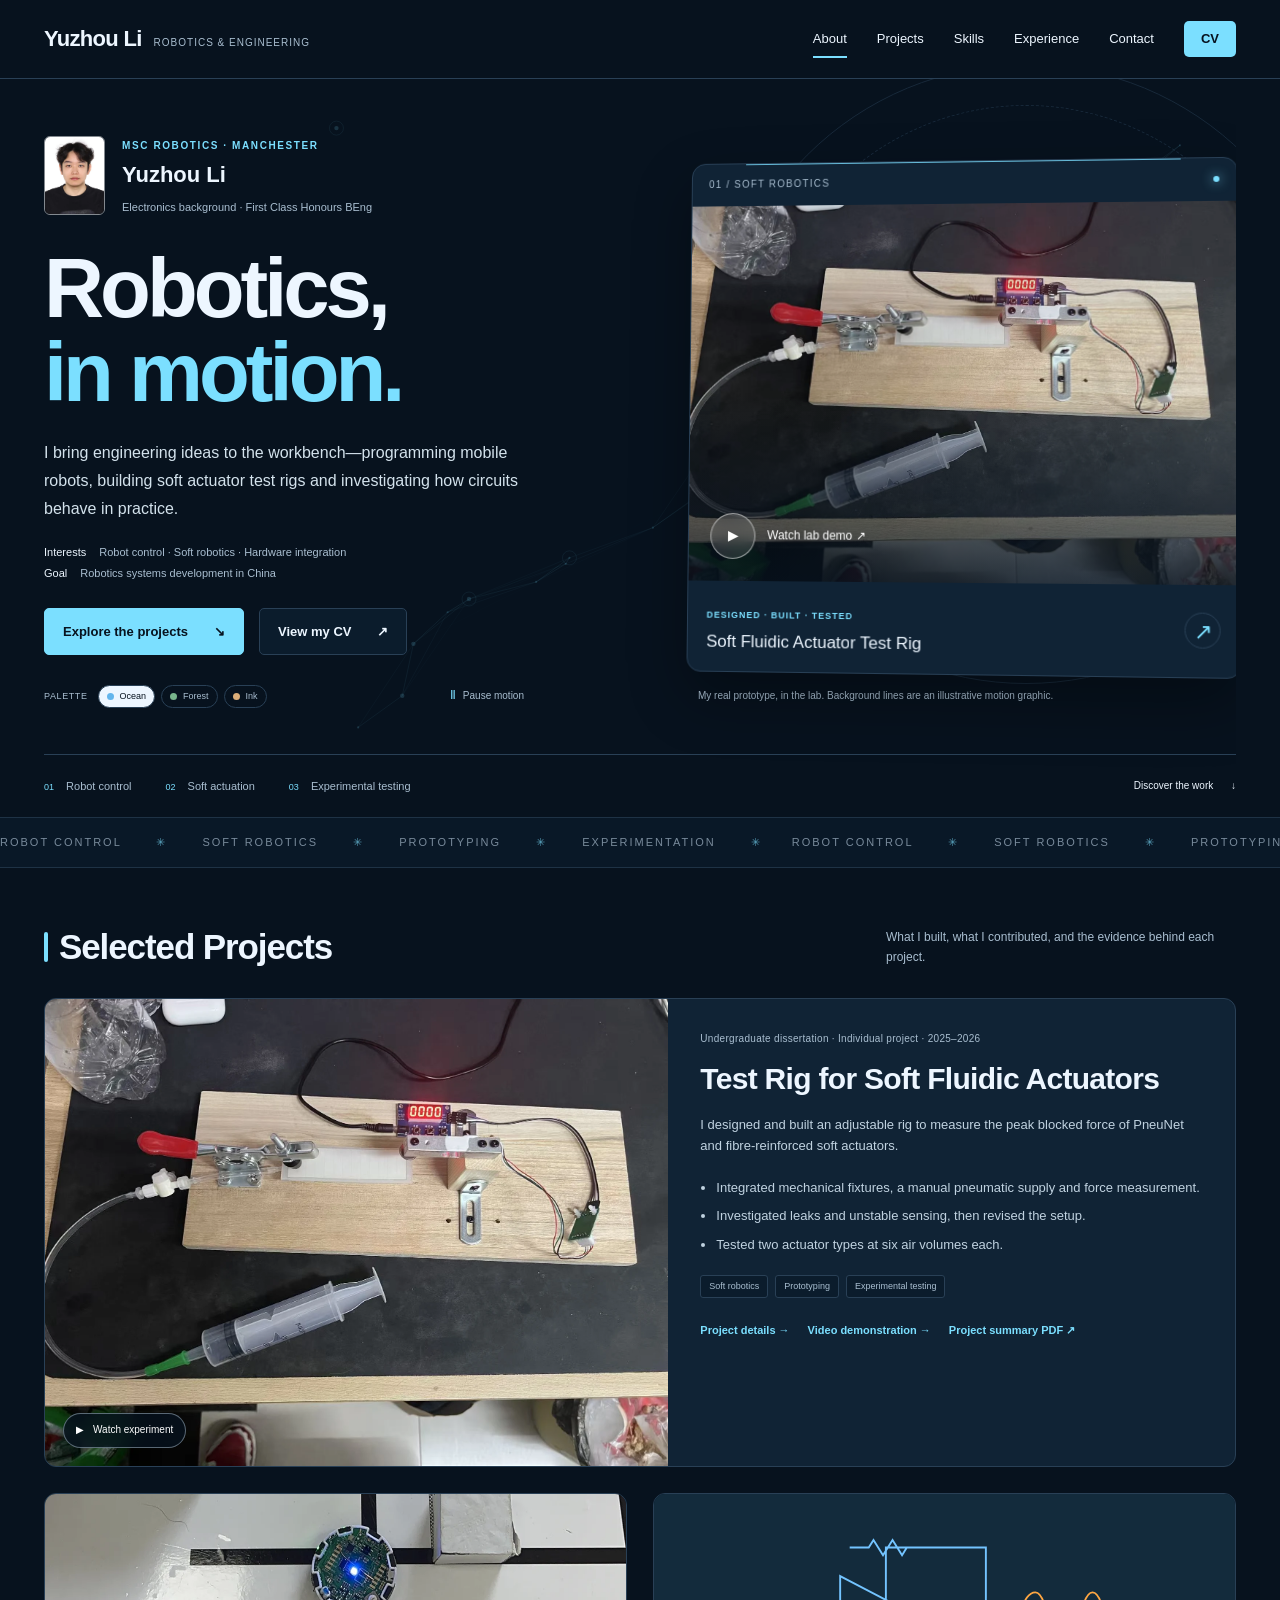
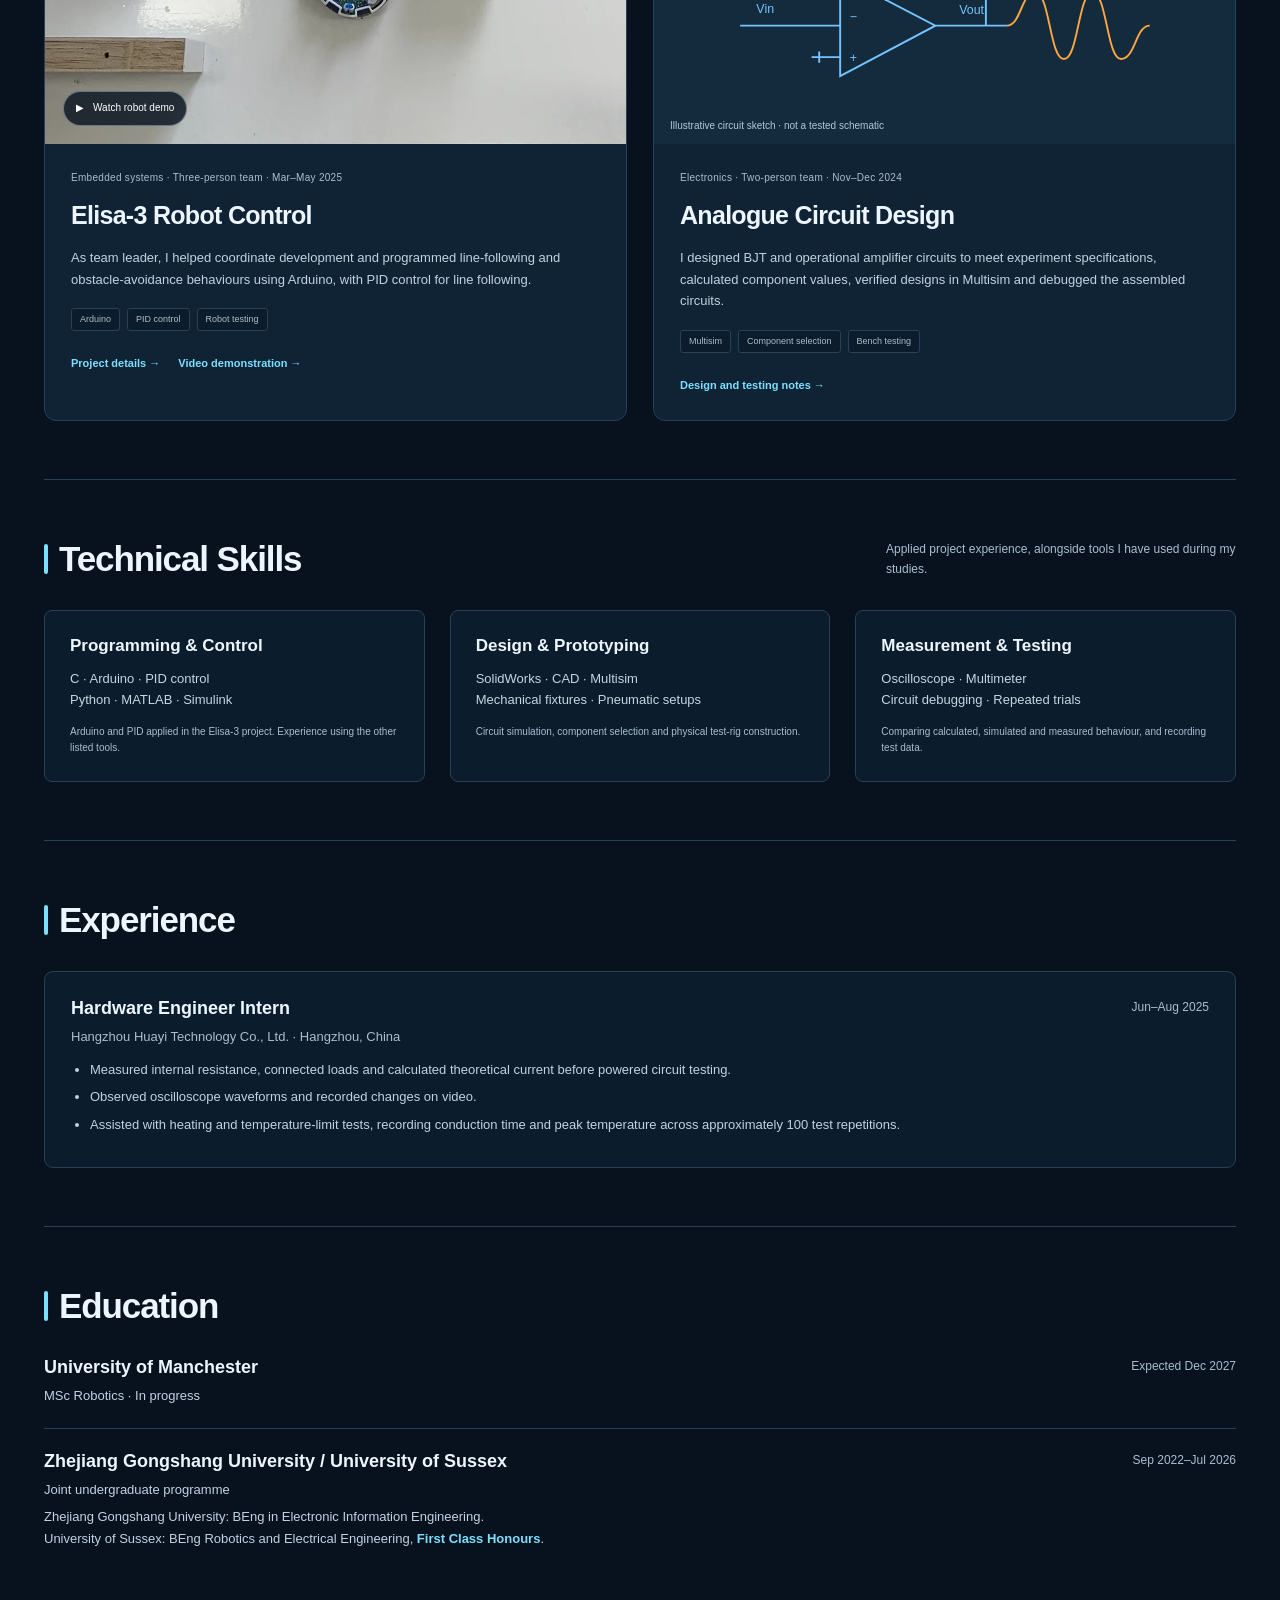
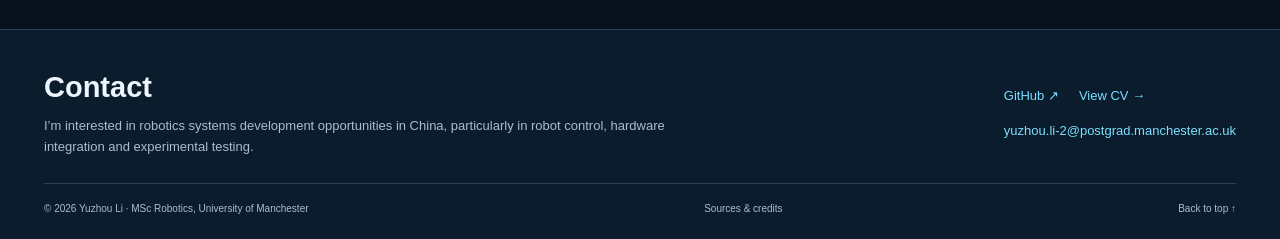
==== commit 4e0a9549: "Launch robotics portfolio with live video and accessible motion" ====
--- a/index.html
+++ b/index.html
@@ -1,8 +1,28 @@
-<!doctype html><html lang="en"><head><meta charset="utf-8"><meta name="viewport" content="width=device-width,initial-scale=1"><title>Robotics Portfolio | Yuzhou Li</title><meta name="description" content="Yuzhou Li, MSc Robotics student at the University of Manchester. Engineering projects, research interests, skills, experience and CV."><meta name="theme-color" content="#175b8b"><link rel="icon" href="assets/favicon.svg" type="image/svg+xml"><link rel="stylesheet" href="styles.css"><script src="app.js" defer></script></head><body><a class="skip" href="#main">Skip to content</a><header class="site-header"><div class="wrap header-inner"><a class="wordmark" href="index.html">Yuzhou Li<small>Robotics &amp; Engineering</small></a><nav class="nav" aria-label="Main navigation"><a href="index.html#about">About</a><a href="index.html#projects">Projects</a><a href="index.html#skills">Skills</a><a href="index.html#experience">Experience</a><a href="index.html#contact">Contact</a><a class="cv-link" href="cv.html">CV</a></nav></div></header><main id="main" class="wrap">
-<section class="intro" id="about"><img class="portrait" src="assets/portrait.webp" alt="Portrait of Yuzhou Li" width="1200" height="1680" fetchpriority="high"><div class="intro-text"><div class="intro-name"><p class="eyebrow accent">Robotics · Control · Hardware</p><h1>Yuzhou Li</h1><p class="subtitle">MSc Robotics · University of Manchester</p></div><p class="intro-copy">I’m a robotics postgraduate with a background in electronics and a First Class Honours BEng from the University of Sussex. My work includes mobile robot control, soft actuator testing and practical circuit design.</p><p class="interest"><strong>Research interests:</strong> robot control, soft robotics and hardware integration.<br><strong>Career objective:</strong> robotics systems development in China.</p><div class="intro-links"><a class="button" href="cv.html">View my CV →</a><a class="button secondary" href="https://github.com/Calm-1213" target="_blank" rel="noopener">GitHub ↗</a><a class="button secondary" href="mailto:yuzhou.li-2@postgrad.manchester.ac.uk">Email</a></div><div class="appearance-panel" role="group" aria-label="Portfolio colour style"><span>Colour style</span><button type="button" data-theme-choice="ocean" aria-pressed="true" style="--swatch:#63b5ec">Ocean</button><button type="button" data-theme-choice="forest" aria-pressed="false" style="--swatch:#78b58c">Forest</button><button type="button" data-theme-choice="ink" aria-pressed="false" style="--swatch:#ddae79">Ink</button></div></div></section>
+<!doctype html><html lang="en"><head><meta charset="utf-8"><meta name="viewport" content="width=device-width,initial-scale=1"><title>Robotics Portfolio | Yuzhou Li</title><meta name="description" content="Yuzhou Li, MSc Robotics student at the University of Manchester. Engineering projects, research interests, skills, experience and CV."><meta name="theme-color" content="#175b8b"><link rel="icon" href="assets/favicon.svg" type="image/svg+xml"><link rel="stylesheet" href="styles.css"><link rel="stylesheet" href="motion.css"><script src="app.js" defer></script><script src="motion.js" defer></script></head><body class="is-home"><div class="scroll-progress" aria-hidden="true"></div><a class="skip" href="#main">Skip to content</a><header class="site-header"><div class="wrap header-inner"><a class="wordmark" href="index.html">Yuzhou Li<small>Robotics &amp; Engineering</small></a><nav class="nav" aria-label="Main navigation"><a href="index.html#about">About</a><a href="index.html#projects">Projects</a><a href="index.html#skills">Skills</a><a href="index.html#experience">Experience</a><a href="index.html#contact">Contact</a><a class="cv-link" href="cv.html">CV</a></nav></div></header><main id="main" class="wrap home-main">
+<section class="motion-hero" id="about" aria-labelledby="hero-heading">
+<canvas class="kinetic-canvas" id="kinetic-canvas" aria-hidden="true"></canvas>
+<div class="hero-orbit" aria-hidden="true"></div>
+<div class="motion-hero-grid">
+<div class="hero-copy">
+<div class="hero-identity"><img src="assets/portrait.webp" alt="Portrait of Yuzhou Li" width="76" height="98" fetchpriority="high"><div><span class="hero-kicker">MSc Robotics · Manchester</span><p>Yuzhou Li</p><span class="hero-identity-note">Electronics background · First Class Honours BEng</span></div></div>
+<h1 id="hero-heading">Robotics,<br><span>in motion.</span></h1>
+<p class="hero-lede">I bring engineering ideas to the workbench—programming mobile robots, building soft actuator test rigs and investigating how circuits behave in practice.</p>
+<p class="hero-interests"><strong>Interests</strong> Robot control · Soft robotics · Hardware integration<br><strong>Goal</strong> Robotics systems development in China</p>
+<div class="hero-actions"><a class="motion-button primary" href="#projects">Explore the projects <span aria-hidden="true">↘</span></a><a class="motion-button quiet" href="cv.html">View my CV <span aria-hidden="true">↗</span></a></div>
+<div class="hero-controls"><div class="appearance-panel" role="group" aria-label="Portfolio colour style"><span>Palette</span><button type="button" data-theme-choice="ocean" aria-pressed="true" style="--swatch:#63b5ec">Ocean</button><button type="button" data-theme-choice="forest" aria-pressed="false" style="--swatch:#78b58c">Forest</button><button type="button" data-theme-choice="ink" aria-pressed="false" style="--swatch:#ddae79">Ink</button></div><button class="motion-toggle" type="button" id="motion-toggle" aria-pressed="false"><span class="motion-toggle-icon" aria-hidden="true">Ⅱ</span><span class="motion-toggle-label">Pause motion</span></button></div>
+</div>
+<div class="hero-project">
+<div class="demo-frame" data-tilt><div class="demo-frame-top"><span>01 / Soft robotics</span><span class="demo-dot" aria-hidden="true"></span></div>
+<div class="hero-video-window"><video id="hero-preview" class="hero-preview" muted loop playsinline preload="none" poster="assets/rig.webp" data-src="assets/demo-a.mp4" aria-label="Silent preview of the soft actuator test-rig demonstration"></video><div class="hero-video-shade" aria-hidden="true"></div><button class="demo-play" type="button" data-open-demo="assets/demo-a.mp4" data-demo-title="Soft actuator test rig" data-demo-caption="A 12-second laboratory demonstration of manual syringe inflation and force measurement." aria-label="Watch the full soft actuator test-rig demonstration"><span class="play-disc" aria-hidden="true">▶</span><span>Watch lab demo <span aria-hidden="true">↗</span></span></button></div>
+<div class="demo-frame-bottom"><div><span class="hero-kicker">Designed · Built · Tested</span><h2>Soft Fluidic Actuator Test Rig</h2></div><a href="projects/soft-actuator.html" aria-label="Open the soft actuator project">↗</a></div></div>
+<p class="hero-media-caption">My real prototype, in the lab. Background lines are an illustrative motion graphic.</p>
+</div></div>
+<div class="hero-bottom-strip"><span><b>01</b> Robot control</span><span><b>02</b> Soft actuation</span><span><b>03</b> Experimental testing</span><a href="#projects" aria-label="Scroll to selected projects">Discover the work <span aria-hidden="true">↓</span></a></div>
+</section>
+<div class="motion-ribbon" aria-label="Engineering areas: robot control, soft robotics, prototyping and experimentation"><div class="motion-ribbon-track" aria-hidden="true"><span>Robot control <i>✳</i> Soft robotics <i>✳</i> Prototyping <i>✳</i> Experimentation <i>✳</i></span><span>Robot control <i>✳</i> Soft robotics <i>✳</i> Prototyping <i>✳</i> Experimentation <i>✳</i></span></div></div>
 <section class="section" id="projects"><div class="section-head"><h2>Selected Projects</h2><p>What I built, what I contributed, and the evidence behind each project.</p></div>
-<article class="project-feature"><a href="projects/soft-actuator.html" aria-label="Read about the soft fluidic actuator test rig"><img class="project-photo" src="assets/rig.webp" width="1706" height="1279" alt="Soft actuator test rig with a clamp, manual pneumatic supply and electronic scale" loading="lazy"></a><div class="project-body"><p class="project-label">Undergraduate dissertation · Individual project · 2025–2026</p><h3>Test Rig for Soft Fluidic Actuators</h3><p>I designed and built an adjustable rig to measure the peak blocked force of PneuNet and fibre-reinforced soft actuators.</p><ul><li>Integrated mechanical fixtures, a manual pneumatic supply and force measurement.</li><li>Investigated leaks and unstable sensing, then revised the setup.</li><li>Tested two actuator types at six air volumes each.</li></ul><div class="tags"><span>Soft robotics</span><span>Prototyping</span><span>Experimental testing</span></div><div class="project-actions"><a href="projects/soft-actuator.html">Project details →</a><a href="projects/soft-actuator.html#build">Video demonstration →</a><a href="assets/Soft-Actuator-Project-Summary.pdf">Project summary PDF ↗</a></div></div></article>
-<div class="project-grid"><article class="project-card"><a href="projects/elisa-3.html" aria-label="Read the Elisa-3 project"><div class="project-card-media"><img src="assets/robot-track.webp" alt="Elisa-3 robot beside obstacles on a line-following course" width="1012" height="1800" loading="lazy"></div></a><div class="project-body"><p class="project-label">Embedded systems · Three-person team · Mar–May 2025</p><h3>Elisa-3 Robot Control</h3><p>As team leader, I helped coordinate development and programmed line-following and obstacle-avoidance behaviours using Arduino, with PID control for line following.</p><div class="tags"><span>Arduino</span><span>PID control</span><span>Robot testing</span></div><div class="project-actions"><a href="projects/elisa-3.html">Project details →</a><a href="projects/elisa-3.html#demo">Video demonstration →</a></div></div></article><article class="project-card"><a href="projects/circuits.html" aria-label="Read the analogue circuit project"><div class="project-card-media"><div class="circuit-art" role="img" aria-label="Illustrative amplifier diagram"><svg viewBox="0 0 480 210" aria-hidden="true"><g fill="none" stroke="#406d8e" stroke-width="2"><path d="M25 112h105M130 60v105l100-53Z M230 112h75M178 86V30h105v82M100 145h30M108 139v12M140 30h20l5-8 10 16 10-16 10 16 5-8h15"/><path d="M305 112c15 0 15-35 30-35s15 70 30 70 15-70 30-70 15 70 30 70 15-35 30-35" stroke="#ad5d25"/></g><g font-family="Arial" fill="#406d8e" font-size="13"><text x="42" y="99">Vin</text><text x="255" y="100">Vout</text><text x="140" y="107">−</text><text x="140" y="150">+</text></g></svg><span class="tiny">Illustrative circuit sketch · not a tested schematic</span></div></div></a><div class="project-body"><p class="project-label">Electronics · Two-person team · Nov–Dec 2024</p><h3>Analogue Circuit Design</h3><p>I designed BJT and operational amplifier circuits to meet experiment specifications, calculated component values, verified designs in Multisim and debugged the assembled circuits.</p><div class="tags"><span>Multisim</span><span>Component selection</span><span>Bench testing</span></div><div class="project-actions"><a href="projects/circuits.html">Design and testing notes →</a></div></div></article></div></section>
+<article class="project-feature"><div class="feature-visual"><a href="projects/soft-actuator.html" aria-label="Read about the soft fluidic actuator test rig"><img class="project-photo" src="assets/rig.webp" width="1706" height="1279" alt="Soft actuator test rig with a clamp, manual pneumatic supply and electronic scale" loading="lazy"></a><button type="button" class="inline-play" data-open-demo="assets/demo-a.mp4" data-demo-title="Soft actuator test rig" data-demo-caption="Manual pneumatic inflation and the electronic scale display on the completed rig."><span aria-hidden="true">▶</span> Watch experiment</button></div><div class="project-body"><p class="project-label">Undergraduate dissertation · Individual project · 2025–2026</p><h3>Test Rig for Soft Fluidic Actuators</h3><p>I designed and built an adjustable rig to measure the peak blocked force of PneuNet and fibre-reinforced soft actuators.</p><ul><li>Integrated mechanical fixtures, a manual pneumatic supply and force measurement.</li><li>Investigated leaks and unstable sensing, then revised the setup.</li><li>Tested two actuator types at six air volumes each.</li></ul><div class="tags"><span>Soft robotics</span><span>Prototyping</span><span>Experimental testing</span></div><div class="project-actions"><a href="projects/soft-actuator.html">Project details →</a><a href="projects/soft-actuator.html#build">Video demonstration →</a><a href="assets/Soft-Actuator-Project-Summary.pdf">Project summary PDF ↗</a></div></div></article>
+<div class="project-grid"><article class="project-card"><div class="card-visual"><a href="projects/elisa-3.html" aria-label="Read the Elisa-3 project"><div class="project-card-media"><img src="assets/robot-track.webp" alt="Elisa-3 robot beside obstacles on a line-following course" width="1012" height="1800" loading="lazy"></div></a><button type="button" class="inline-play" data-open-demo="assets/demo-b.mp4" data-demo-title="Elisa-3 robot demonstration" data-demo-caption="A 9-second team demonstration with a movable box. This clip shows the setup and behaviour testing, not a quantitative PID benchmark."><span aria-hidden="true">▶</span> Watch robot demo</button></div><div class="project-body"><p class="project-label">Embedded systems · Three-person team · Mar–May 2025</p><h3>Elisa-3 Robot Control</h3><p>As team leader, I helped coordinate development and programmed line-following and obstacle-avoidance behaviours using Arduino, with PID control for line following.</p><div class="tags"><span>Arduino</span><span>PID control</span><span>Robot testing</span></div><div class="project-actions"><a href="projects/elisa-3.html">Project details →</a><a href="projects/elisa-3.html#demo">Video demonstration →</a></div></div></article><article class="project-card"><a href="projects/circuits.html" aria-label="Read the analogue circuit project"><div class="project-card-media"><div class="circuit-art" role="img" aria-label="Illustrative amplifier diagram"><svg viewBox="0 0 480 210" aria-hidden="true"><g fill="none" stroke="#406d8e" stroke-width="2"><path d="M25 112h105M130 60v105l100-53Z M230 112h75M178 86V30h105v82M100 145h30M108 139v12M140 30h20l5-8 10 16 10-16 10 16 5-8h15"/><path d="M305 112c15 0 15-35 30-35s15 70 30 70 15-70 30-70 15 70 30 70 15-35 30-35" stroke="#ad5d25"/></g><g font-family="Arial" fill="#406d8e" font-size="13"><text x="42" y="99">Vin</text><text x="255" y="100">Vout</text><text x="140" y="107">−</text><text x="140" y="150">+</text></g></svg><span class="tiny">Illustrative circuit sketch · not a tested schematic</span></div></div></a><div class="project-body"><p class="project-label">Electronics · Two-person team · Nov–Dec 2024</p><h3>Analogue Circuit Design</h3><p>I designed BJT and operational amplifier circuits to meet experiment specifications, calculated component values, verified designs in Multisim and debugged the assembled circuits.</p><div class="tags"><span>Multisim</span><span>Component selection</span><span>Bench testing</span></div><div class="project-actions"><a href="projects/circuits.html">Design and testing notes →</a></div></div></article></div></section>
 <section class="section" id="skills"><div class="section-head"><h2>Technical Skills</h2><p>Applied project experience, alongside tools I have used during my studies.</p></div><div class="skill-grid"><div><h3>Programming &amp; Control</h3><p>C · Arduino · PID control<br>Python · MATLAB · Simulink</p><p class="tiny">Arduino and PID applied in the Elisa-3 project. Experience using the other listed tools.</p></div><div><h3>Design &amp; Prototyping</h3><p>SolidWorks · CAD · Multisim<br>Mechanical fixtures · Pneumatic setups</p><p class="tiny">Circuit simulation, component selection and physical test-rig construction.</p></div><div><h3>Measurement &amp; Testing</h3><p>Oscilloscope · Multimeter<br>Circuit debugging · Repeated trials</p><p class="tiny">Comparing calculated, simulated and measured behaviour, and recording test data.</p></div></div></section>
 <section class="section" id="experience"><div class="section-head"><h2>Experience</h2></div><article class="entry"><div class="entry-head"><div><h3>Hardware Engineer Intern</h3><p class="muted">Hangzhou Huayi Technology Co., Ltd. · Hangzhou, China</p></div><span class="entry-date">Jun–Aug 2025</span></div><ul><li>Measured internal resistance, connected loads and calculated theoretical current before powered circuit testing.</li><li>Observed oscilloscope waveforms and recorded changes on video.</li><li>Assisted with heating and temperature-limit tests, recording conduction time and peak temperature across approximately 100 test repetitions.</li></ul></article></section>
-<section class="section" id="education"><div class="section-head"><h2>Education</h2></div><article class="entry"><div class="entry-head"><h3>University of Manchester</h3><span class="entry-date">Expected Dec 2027</span></div><p>MSc Robotics · In progress</p></article><article class="entry"><div class="entry-head"><h3>Zhejiang Gongshang University / University of Sussex</h3><span class="entry-date">Sep 2022–Jul 2026</span></div><p>Joint undergraduate programme</p><p>Zhejiang Gongshang University: BEng in Electronic Information Engineering.<br>University of Sussex: BEng Robotics and Electrical Engineering, <strong>First Class Honours</strong>.</p></article></section></main><footer class="contact" id="contact"><div class="wrap"><div class="contact-grid"><div><h2>Contact</h2><p>I’m interested in robotics systems development opportunities in China, particularly in robot control, hardware integration and experimental testing.</p></div><div><div class="contact-links"><a href="https://github.com/Calm-1213" target="_blank" rel="noopener">GitHub ↗</a><a href="cv.html">View CV →</a></div><a class="email" href="mailto:yuzhou.li-2@postgrad.manchester.ac.uk">yuzhou.li-2@postgrad.manchester.ac.uk</a></div></div><div class="footer"><span>© 2026 Yuzhou Li · MSc Robotics, University of Manchester</span><span><a href="credits.html">Sources &amp; credits</a></span><a href="#main">Back to top ↑</a></div></div></footer></body></html>
+<section class="section" id="education"><div class="section-head"><h2>Education</h2></div><article class="entry"><div class="entry-head"><h3>University of Manchester</h3><span class="entry-date">Expected Dec 2027</span></div><p>MSc Robotics · In progress</p></article><article class="entry"><div class="entry-head"><h3>Zhejiang Gongshang University / University of Sussex</h3><span class="entry-date">Sep 2022–Jul 2026</span></div><p>Joint undergraduate programme</p><p>Zhejiang Gongshang University: BEng in Electronic Information Engineering.<br>University of Sussex: BEng Robotics and Electrical Engineering, <strong>First Class Honours</strong>.</p></article></section></main><footer class="contact" id="contact"><div class="wrap"><div class="contact-grid"><div><h2>Contact</h2><p>I’m interested in robotics systems development opportunities in China, particularly in robot control, hardware integration and experimental testing.</p></div><div><div class="contact-links"><a href="https://github.com/Calm-1213" target="_blank" rel="noopener">GitHub ↗</a><a href="cv.html">View CV →</a></div><a class="email" href="mailto:yuzhou.li-2@postgrad.manchester.ac.uk">yuzhou.li-2@postgrad.manchester.ac.uk</a></div></div><div class="footer"><span>© 2026 Yuzhou Li · MSc Robotics, University of Manchester</span><span><a href="credits.html">Sources &amp; credits</a></span><a href="#main">Back to top ↑</a></div></div></footer><dialog class="video-modal" id="video-modal" aria-labelledby="video-modal-title"><div class="video-modal-bar"><h2 id="video-modal-title">Project demonstration</h2><button type="button" data-close-demo aria-label="Close video">×</button></div><video controls playsinline preload="none" id="modal-video"></video><p id="video-modal-caption"></p></dialog></body></html>
--- a/motion.css
+++ b/motion.css
@@ -0,0 +1,144 @@
+
+/* Kinetic robotics portfolio */
+:root{--live-bg:#07121e;--live-panel:#102335;--live-panel-alt:#0b1c2c;--live-line:#294056;--live-text:#edf6ff;--live-muted:#a9bed0;--live-accent:#7bdfff;--live-warm:#edb475}
+:root[data-theme="forest"]{--live-bg:#071912;--live-panel:#112d24;--live-panel-alt:#0b2119;--live-line:#2d4e3e;--live-text:#effaf3;--live-muted:#b2c9bc;--live-accent:#a0edc3;--live-warm:#e6c28c}
+:root[data-theme="ink"]{--live-bg:#121419;--live-panel:#242832;--live-panel-alt:#1b1f27;--live-line:#41464f;--live-text:#fff8f0;--live-muted:#c4bdb5;--live-accent:#f0c18d;--live-warm:#8fd6df}
+body.is-home{background:var(--live-bg);color:var(--live-text);--accent:var(--live-accent)}
+.is-home .wrap{width:min(1240px,calc(100% - 88px))}
+.is-home .site-header{background:var(--live-bg);border-color:var(--live-line)}
+.is-home .header-inner{min-height:78px}.is-home .wordmark{color:var(--live-text);font-size:22px}
+.is-home .wordmark small{color:var(--live-muted)}.is-home .nav{gap:30px}
+.is-home .nav a{color:var(--live-text);position:relative}.is-home .nav a[aria-current="location"]:after{content:"";position:absolute;height:2px;background:var(--live-accent);left:0;right:0;bottom:-8px}
+.is-home .nav .cv-link{color:var(--live-bg);background:var(--live-accent);border-radius:5px}
+.scroll-progress{position:fixed;left:0;top:0;height:2px;width:100%;background:var(--live-accent);transform:scaleX(0);transform-origin:left;z-index:100;box-shadow:0 0 10px var(--live-accent);pointer-events:none}
+.motion-hero{position:relative;isolation:isolate;padding:52px 0 0;overflow:hidden}
+.motion-hero-grid{display:grid;grid-template-columns:1fr 1fr;gap:70px;align-items:center;position:relative;z-index:2}
+.kinetic-canvas{position:absolute;inset:0;width:100%;height:100%;z-index:-2;opacity:.58;pointer-events:none}
+.hero-orbit{position:absolute;width:620px;height:620px;right:-100px;top:-15px;border:1px solid var(--live-line);border-radius:50%;z-index:-1;opacity:.5;pointer-events:none}
+.hero-orbit:before,.hero-orbit:after{content:"";position:absolute;border:1px dashed var(--live-line);border-radius:50%;inset:40px;animation:orbit-spin 40s linear infinite}
+.hero-orbit:after{inset:100px;border-style:solid;transform:rotateX(55deg);animation:orbit-spin 55s linear infinite reverse}
+.hero-identity{display:flex;gap:17px;align-items:center;margin-bottom:28px}
+.hero-identity img{width:61px;height:79px;object-fit:cover;object-position:center 38%;border:1px solid #ffffff80;border-radius:6px}
+.hero-kicker{font:10px/1.5 var(--sans);letter-spacing:1.6px;text-transform:uppercase;color:var(--live-accent);font-weight:600}
+.hero-identity p{font-size:22px;font-weight:600;line-height:1.25;margin:4px 0;color:var(--live-text)}
+.hero-identity-note{font-size:11px;color:var(--live-muted)}
+.hero-copy h1{font-size:clamp(62px,6.5vw,94px);line-height:1.01;letter-spacing:-4px;font-weight:700;margin:0 0 24px}
+.hero-copy h1 span{color:var(--live-accent)}
+.hero-lede{font-size:16px;line-height:1.75;color:#d3e2ec;max-width:480px}
+.hero-interests{font-size:11px;line-height:1.85;color:var(--live-muted);margin-top:19px}
+.hero-interests strong{color:var(--live-text);font-weight:500;margin-right:10px}
+.hero-actions{display:flex;gap:15px;align-items:center;flex-wrap:wrap;margin-top:25px}
+.motion-button{display:inline-flex;align-items:center;justify-content:space-between;gap:26px;padding:12px 18px;border-radius:5px;border:1px solid var(--live-line);font-size:13px;font-weight:600;transition:background .2s,transform .2s,border-color .2s}
+.motion-button:hover{text-decoration:none;transform:translateY(-3px)}
+.motion-button.primary{background:var(--live-accent);border-color:var(--live-accent);color:var(--live-bg)}
+.motion-button.primary:hover{background:#fff;border-color:#fff}
+.motion-button.quiet{color:var(--live-text);background:var(--live-panel-alt)}
+.motion-button.quiet:hover{border-color:var(--live-accent)}
+.hero-controls{display:flex;align-items:center;justify-content:space-between;gap:12px;flex-wrap:wrap;max-width:480px;margin-top:26px}
+.hero-controls .appearance-panel{margin:0;gap:6px}
+.hero-controls .appearance-panel>span{color:var(--live-muted);font-size:9px;margin-right:4px}
+.hero-controls .appearance-panel button{color:var(--live-muted);border-color:var(--live-line);font-size:9px;padding:3px 8px}
+.hero-controls .appearance-panel button[aria-pressed="true"]{color:var(--live-bg);background:var(--live-text)}
+.motion-toggle{display:flex;gap:7px;align-items:center;background:transparent;border:0;padding:5px 0;color:var(--live-muted);font-size:10px}
+.motion-toggle:hover{color:var(--live-text)}.motion-toggle:disabled{cursor:default}
+.motion-toggle-icon{font-size:12px;color:var(--live-accent)}
+.hero-project{position:relative;padding:20px 0 0 10px}
+.demo-frame{border:1px solid var(--live-line);border-radius:14px;background:var(--live-panel);box-shadow:0 24px 60px #0005;overflow:hidden;transform:perspective(1000px) rotateY(-3deg) rotateX(2deg);transition:transform .45s ease-out;position:relative}
+.demo-frame:before{content:"";position:absolute;top:0;left:10%;right:10%;height:1px;background:var(--live-accent);opacity:.8;z-index:3}
+.demo-frame-top{display:flex;justify-content:space-between;align-items:center;padding:13px 17px;font-size:10px;letter-spacing:1.3px;text-transform:uppercase;color:var(--live-muted)}
+.demo-dot{width:6px;height:6px;border-radius:50%;background:var(--live-accent);box-shadow:0 0 12px var(--live-accent);animation:signal-pulse 3s ease-in-out infinite}
+.hero-video-window{height:380px;position:relative;background:#152a38;overflow:hidden}
+.hero-preview{width:100%;height:100%;max-height:none;object-fit:cover;object-position:center 53%;border:0;border-radius:0;margin:0;background:#152a38;opacity:.94}
+.hero-video-shade{position:absolute;inset:0;background:linear-gradient(transparent 50%,#07121ed4);pointer-events:none}
+.demo-play{position:absolute;left:22px;bottom:22px;border:0;background:transparent;color:white;display:flex;align-items:center;gap:12px;padding:0;font-size:12px}
+.play-disc{width:46px;height:46px;display:grid;place-items:center;border:1px solid #fff8;background:#ffffff1a;backdrop-filter:blur(8px);border-radius:50%;font-size:14px;transition:background .2s,transform .2s}
+.demo-play:hover .play-disc{background:var(--live-accent);color:var(--live-bg);transform:scale(1.1)}
+.demo-frame-bottom{display:flex;justify-content:space-between;align-items:center;padding:19px}
+.demo-frame-bottom .hero-kicker{font-size:9px;letter-spacing:1px}
+.demo-frame-bottom h2{font-size:17px;font-weight:500;color:var(--live-text);margin-top:6px}
+.demo-frame-bottom>a{width:35px;height:35px;display:grid;place-items:center;border:1px solid var(--live-line);border-radius:50%;font-size:22px;color:var(--live-accent)}
+.hero-media-caption{font-size:10px;line-height:1.6;color:var(--live-muted);margin:15px 0 0 13px;max-width:450px}
+.hero-bottom-strip{display:flex;gap:34px;align-items:center;border-top:1px solid var(--live-line);padding:22px 0;margin-top:43px;position:relative;z-index:2;font-size:11px;color:var(--live-muted)}
+.hero-bottom-strip b{color:var(--live-accent);font-weight:400;margin-right:9px;font-size:9px}
+.hero-bottom-strip>a{margin-left:auto;color:var(--live-text);font-size:10px}
+.hero-bottom-strip>a span{margin-left:15px}
+.motion-ribbon{border-top:1px solid var(--live-line);border-bottom:1px solid var(--live-line);overflow:hidden;margin:0 -44px;opacity:.7;background:var(--live-panel-alt)}
+.motion-ribbon-track{display:flex;gap:0;width:max-content;animation:ribbon-slide 32s linear infinite}
+.motion-ribbon-track>span{white-space:nowrap;text-transform:uppercase;letter-spacing:2px;font-size:11px;padding:15px 0;color:var(--live-muted)}
+.motion-ribbon i{color:var(--live-accent);font-style:normal;padding:0 30px}
+.is-home .section{padding:58px 0;margin:0;background:transparent;border:0;border-radius:0}
+.is-home .section+.section{border-top:1px solid var(--live-line)}
+.is-home .section-head{margin-bottom:30px;align-items:end}
+.is-home .section-head h2{color:var(--live-text);font-size:35px;letter-spacing:-1.1px}
+.is-home .section-head h2:before{height:30px;background:var(--live-accent)}
+.is-home .section-head p{color:var(--live-muted);font-size:12px;max-width:350px}
+.is-home .project-feature,.is-home .project-card{background:var(--live-panel);border:1px solid var(--live-line);border-radius:12px;overflow:hidden;box-shadow:none;position:relative;transition:border-color .25s,box-shadow .25s}
+.is-home .project-feature:hover,.is-home .project-card:hover{border-color:#7bdfff80;box-shadow:0 14px 38px #0003}
+.is-home .project-feature{grid-template-columns:1.1fr 1fr}
+.feature-visual,.card-visual{position:relative;overflow:hidden}
+.feature-visual>a{display:block;height:100%}
+.is-home .project-feature .project-photo{height:100%;min-height:420px;transition:transform .8s cubic-bezier(.2,.8,.2,1);object-position:center}
+.is-home .project-feature:hover .project-photo{transform:scale(1.035)}
+.is-home .project-body{padding:32px}
+.is-home .project-body h3{color:var(--live-text);font-size:30px;line-height:1.2;letter-spacing:-.7px;margin:14px 0 17px}
+.is-home .project-body p,.is-home .project-body li{color:#c0d2e0;font-size:13px}
+.is-home .project-body .project-label{font-size:10px;letter-spacing:.3px;color:var(--live-muted)}
+.is-home .project-body ul{padding-left:16px;margin:20px 0}
+.is-home .project-body li{margin-bottom:7px}
+.is-home .tags span{background:var(--live-panel-alt);border:1px solid var(--live-line);color:var(--live-muted);border-radius:3px;font-size:9px}
+.is-home .project-actions{gap:18px;margin-top:23px}
+.is-home .project-actions a{color:var(--live-accent);font-size:11px}
+.is-home .project-grid{margin-top:26px;gap:26px}
+.is-home .project-card-media{height:250px;background:var(--live-panel-alt)}
+.is-home .project-card-media img{transition:transform .8s cubic-bezier(.2,.8,.2,1)}
+.is-home .project-card:hover .project-card-media img{transform:scale(1.04)}
+.is-home .project-card .project-body{padding:26px}
+.is-home .project-card .project-body h3{font-size:25px}
+.inline-play{position:absolute;left:18px;bottom:18px;background:#07121ecc;color:white;border:1px solid #d7edff66;backdrop-filter:blur(8px);padding:8px 12px;border-radius:30px;font-size:10px;display:flex;gap:9px;align-items:center;transition:background .2s}
+.inline-play:hover{background:var(--live-accent);color:var(--live-bg)}
+.inline-play>span{font-size:10px}
+.is-home .circuit-art{background:#132b3c}
+.is-home .circuit-art svg{filter:brightness(1.8)}
+.is-home .circuit-art .tiny{color:#b1c8d9}
+.is-home #skills{background:transparent}
+.is-home .skill-grid>div{background:var(--live-panel-alt);border:1px solid var(--live-line);border-radius:8px;padding:25px;box-shadow:none;transition:transform .25s,border-color .25s}
+.is-home .skill-grid>div:hover{transform:translateY(-4px);border-color:var(--live-accent)}
+.is-home .skill-grid h3{color:var(--live-text);font-size:17px}
+.is-home .skill-grid p{color:#c5d6e3;font-size:13px}.is-home .skill-grid .tiny{color:var(--live-muted);font-size:10px}
+.is-home .entry{border-color:var(--live-line)}
+.is-home .entry h3{color:var(--live-text);font-size:18px}
+.is-home .entry p,.is-home .entry li{color:#c1d3e1;font-size:13px}
+.is-home .entry .muted,.is-home .entry-date{color:var(--live-muted)}
+.is-home .entry strong{color:var(--live-accent)}
+.is-home #experience .entry{background:var(--live-panel-alt);padding:26px;border:1px solid var(--live-line);border-radius:9px}
+.is-home #education .entry{padding:22px 0}.is-home #education .entry:first-of-type{padding-top:0}
+.is-home .contact{background:var(--live-panel-alt);border-top:1px solid var(--live-line);margin-top:0;padding-top:40px}
+.is-home .contact h2{font-size:29px;color:var(--live-text)}
+.is-home .contact p{color:var(--live-muted)}
+.is-home .contact a{color:var(--live-accent)}
+.is-home .contact .footer{border-color:var(--live-line);color:var(--live-muted)}
+.is-home .contact .footer a{color:var(--live-muted)}
+.video-modal{background:#0c1c2b;color:#edf6ff;border:1px solid #304c65;border-radius:12px;padding:18px;width:min(800px,calc(100vw - 30px));max-height:94vh;overflow:auto}
+.video-modal::backdrop{background:#020a12ec;backdrop-filter:blur(8px)}
+.video-modal-bar{display:flex;justify-content:space-between;align-items:center;gap:20px;margin-bottom:15px}
+.video-modal h2{font-size:18px;color:#edf6ff}
+.video-modal [data-close-demo]{background:#1e3449;color:#fff;border:1px solid #425a70;width:34px;height:34px;border-radius:50%;font-size:22px}
+.video-modal video{max-height:70vh;width:100%;object-fit:contain;background:#02070d;margin:0}
+.video-modal>p{font-size:12px;color:#b9ccdc;margin-top:12px}
+html.motion-ready .is-home [data-reveal]{opacity:0;transform:translateY(26px);transition:opacity .75s ease,transform .75s cubic-bezier(.2,.8,.2,1);transition-delay:var(--reveal-delay,0ms)}
+html.motion-ready .is-home [data-reveal].is-visible{opacity:1;transform:translateY(0)}
+html.motion-ready .hero-identity,html.motion-ready .hero-copy h1,html.motion-ready .hero-lede,html.motion-ready .hero-actions,html.motion-ready .hero-project{animation:hero-enter .8s cubic-bezier(.2,.8,.2,1) both}
+html.motion-ready .hero-copy h1{animation-delay:.08s}html.motion-ready .hero-lede{animation-delay:.16s}html.motion-ready .hero-actions{animation-delay:.23s}html.motion-ready .hero-project{animation-delay:.18s}
+html[data-motion="paused"] .is-home *,html[data-motion="paused"] .is-home *:before,html[data-motion="paused"] .is-home *:after{animation-play-state:paused!important}
+html[data-motion="paused"] .is-home [data-reveal]{opacity:1!important;transform:none!important;transition:none!important}
+html[data-motion="paused"] .demo-frame{transform:none!important;transition:none!important}
+@keyframes hero-enter{from{opacity:0;transform:translateY(22px)}to{opacity:1;transform:translateY(0)}}
+@keyframes ribbon-slide{to{transform:translateX(-50%)}}
+@keyframes orbit-spin{to{transform:rotate(360deg)}}
+@keyframes signal-pulse{50%{opacity:.4;box-shadow:0 0 3px var(--live-accent)}}
+@media(max-width:1100px){.motion-hero-grid{gap:35px}.hero-copy h1{font-size:73px}.hero-video-window{height:340px}.hero-controls{gap:8px}.hero-identity-note{font-size:10px}.hero-identity{gap:13px}.is-home .project-body{padding:25px}.is-home .project-body h3{font-size:26px}.hero-bottom-strip{gap:22px}}
+@media(max-width:800px){.is-home .wrap{width:calc(100% - 48px)}.is-home .header-inner{min-height:72px}.is-home .nav{gap:19px;font-size:12px}.motion-hero-grid{gap:25px}.hero-copy h1{font-size:60px;letter-spacing:-2.7px}.hero-lede{font-size:14px}.hero-identity img{width:49px;height:64px}.hero-identity p{font-size:19px}.hero-identity-note{font-size:9px}.hero-kicker{font-size:9px}.hero-video-window{height:310px}.hero-project{padding-left:0}.demo-frame-bottom{padding:15px}.demo-frame-bottom h2{font-size:15px}.hero-bottom-strip{gap:15px;font-size:10px}.motion-ribbon{margin:0 -24px}.is-home .project-feature{grid-template-columns:1fr 1fr}.is-home .project-body{padding:22px}.is-home .project-body h3{font-size:24px}.is-home .project-actions{gap:13px}.motion-button{font-size:12px;padding:11px 14px;gap:15px}}
+@media(max-width:720px){.is-home .wrap{width:calc(100% - 36px)}.is-home .header-inner{min-height:0}.is-home .wordmark{font-size:20px}.is-home .nav{gap:17px;font-size:12px}.motion-hero{padding-top:32px}.motion-hero-grid{display:block}.hero-identity{margin-bottom:23px;gap:15px}.hero-identity img{width:55px;height:71px}.hero-identity p{font-size:21px}.hero-identity-note{font-size:10px}.hero-kicker{font-size:9px}.hero-copy h1{font-size:clamp(62px,15vw,85px);letter-spacing:-3px;margin-bottom:21px}.hero-lede{font-size:14px;max-width:460px}.hero-interests{font-size:10px;margin-top:16px}.hero-actions{margin-top:21px;gap:12px}.hero-controls{margin-top:21px;max-width:450px}.hero-controls .appearance-panel>span{width:auto}.hero-controls .appearance-panel button{padding:4px 8px}.hero-project{padding:0;margin-top:30px}.demo-frame{transform:none;border-radius:11px}.demo-frame-top{padding:11px 14px}.hero-video-window{height:300px}.demo-frame-bottom{padding:16px}.demo-frame-bottom h2{font-size:16px}.hero-media-caption{font-size:9px;margin-left:2px}.hero-orbit{width:510px;height:510px;right:-220px;top:200px}.hero-bottom-strip{margin-top:26px;display:grid;grid-template-columns:1fr 1fr;gap:12px;padding:18px 0}.hero-bottom-strip>a{margin-left:0;font-size:10px}.hero-bottom-strip b{margin-right:7px}.motion-ribbon{margin:0 -18px}.motion-ribbon-track>span{font-size:9px;padding:12px 0;letter-spacing:1.5px}.motion-ribbon i{padding:0 20px}.is-home .section{padding:36px 0}.is-home .section-head{margin-bottom:22px}.is-home .section-head h2{font-size:28px;letter-spacing:-.7px}.is-home .section-head p{font-size:12px;margin-top:12px;max-width:330px}.is-home .project-feature{display:flex;flex-direction:column}.is-home .project-feature .project-photo{height:265px;min-height:0}.is-home .project-body,.is-home .project-card .project-body{padding:22px}.is-home .project-body h3{font-size:25px}.is-home .project-body p,.is-home .project-body li{font-size:13px}.is-home .project-body .project-label{font-size:9px}.is-home .project-grid{gap:23px;margin-top:23px}.is-home .project-card-media{height:240px}.is-home .project-card .project-body h3{font-size:23px}.is-home .skill-grid{gap:16px}.is-home .skill-grid>div{padding:22px}.is-home #experience .entry{padding:22px}.is-home .contact{padding-top:32px}.video-modal{padding:13px}.video-modal video{max-height:68vh}.video-modal h2{font-size:16px}}
+@media(max-width:360px){.is-home .nav{gap:13px;font-size:11px}.hero-copy h1{font-size:59px;letter-spacing:-3px}.hero-identity-note{font-size:8.5px}.hero-kicker{font-size:8.5px}.hero-identity{gap:11px}.hero-identity p{font-size:20px}.hero-actions{gap:10px}.motion-button{padding:10px 12px;font-size:11px}.hero-controls{gap:9px}.hero-video-window{height:265px}.hero-controls .appearance-panel{gap:5px}.hero-controls .appearance-panel>span{font-size:8px}.hero-controls .appearance-panel button{font-size:8px}.motion-toggle{font-size:9px}.demo-frame-bottom h2{font-size:14px}.is-home .project-body,.is-home .project-card .project-body{padding:19px}}
+@media(prefers-reduced-motion:reduce){.is-home *,.is-home *:before,.is-home *:after{animation:none!important;transition:none!important}.is-home [data-reveal]{opacity:1!important;transform:none!important}.demo-frame{transform:none!important}.hero-orbit{display:none}.motion-ribbon-track{animation:none!important}}
+@media print{body.is-home{background:white;color:#111}.is-home .site-header,.motion-ribbon,.hero-controls,.kinetic-canvas,.hero-orbit,.hero-bottom-strip,.demo-play,.inline-play,.scroll-progress{display:none}.motion-hero-grid{display:block}.hero-project{display:none}.hero-copy h1,.hero-copy h1 span,.hero-lede,.hero-interests,.hero-identity p,.hero-identity-note,.is-home .section-head h2,.is-home .project-body h3,.is-home .project-body p,.is-home .project-body li,.is-home .entry p,.is-home .entry li,.is-home .entry h3{color:#111}.is-home .section,.is-home .project-card,.is-home .project-feature,.is-home .skill-grid>div{background:white;box-shadow:none;color:#111}.is-home [data-reveal]{opacity:1!important;transform:none!important}}
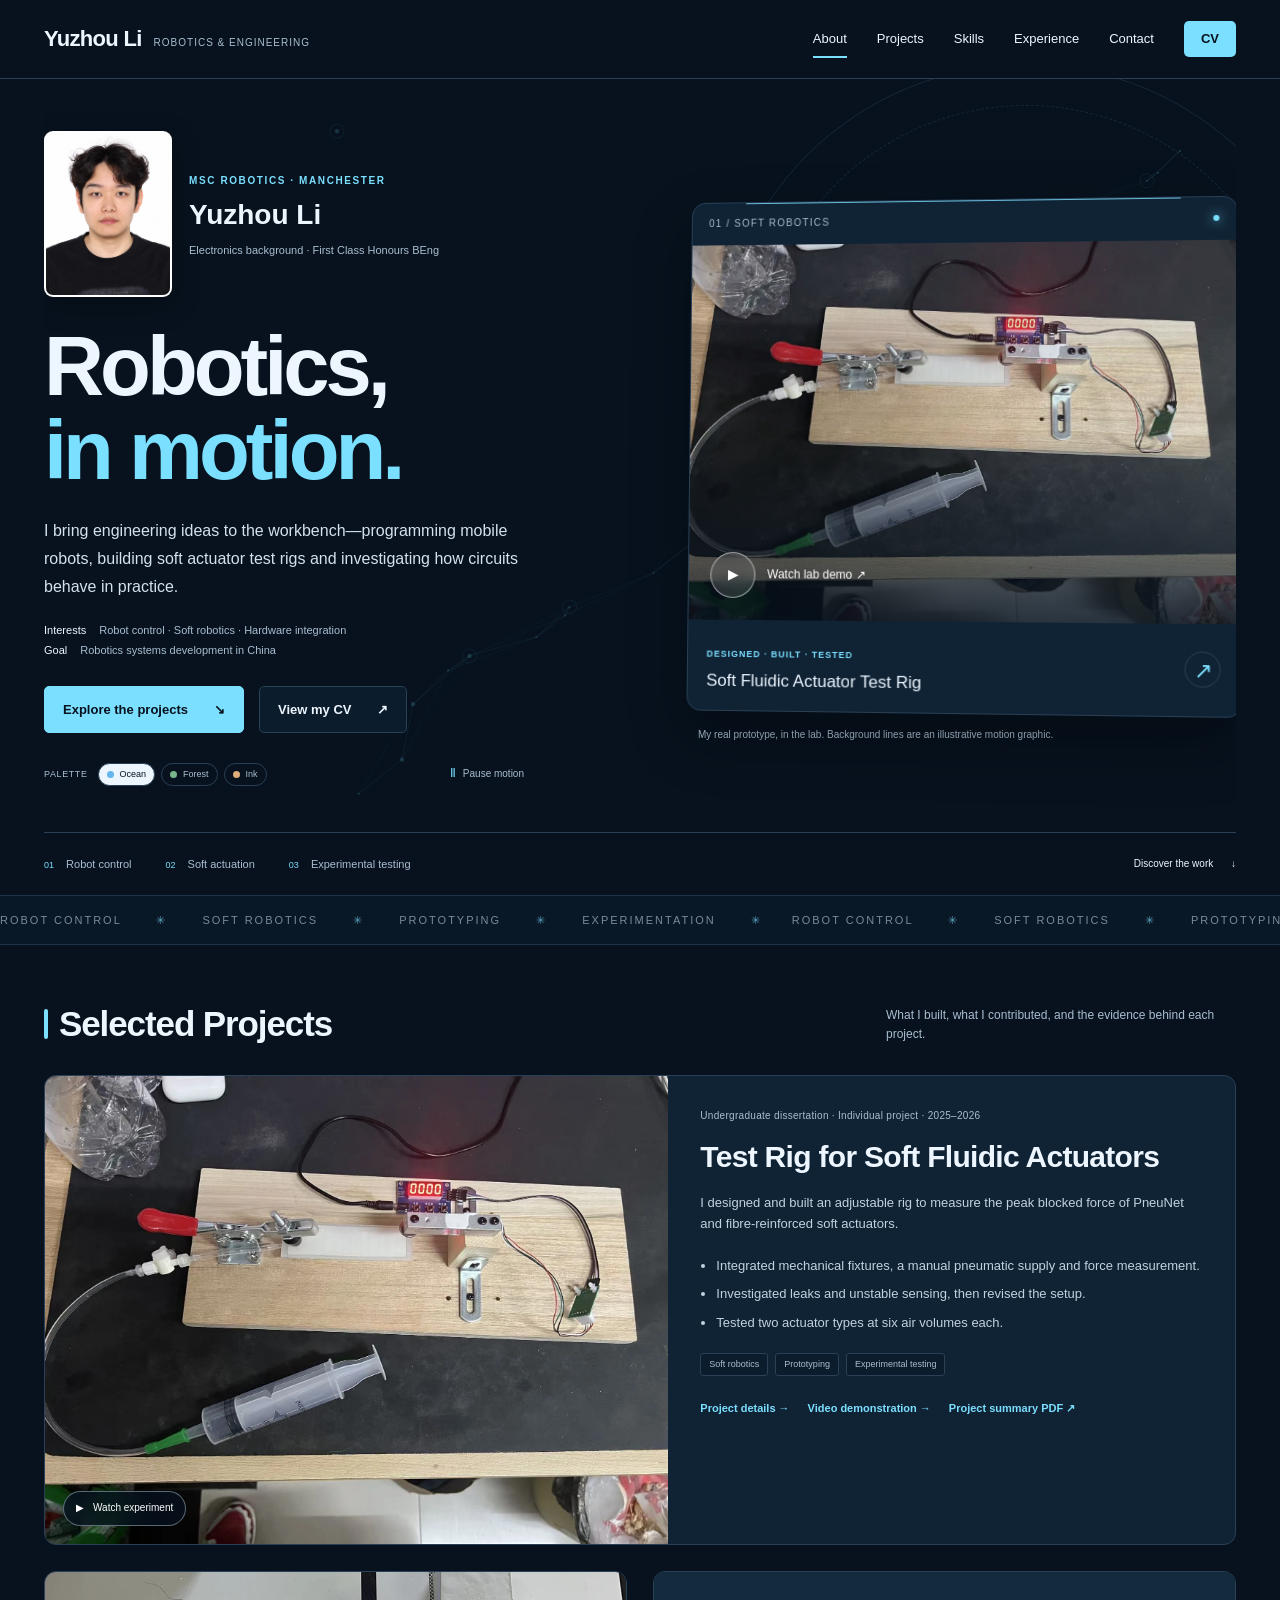
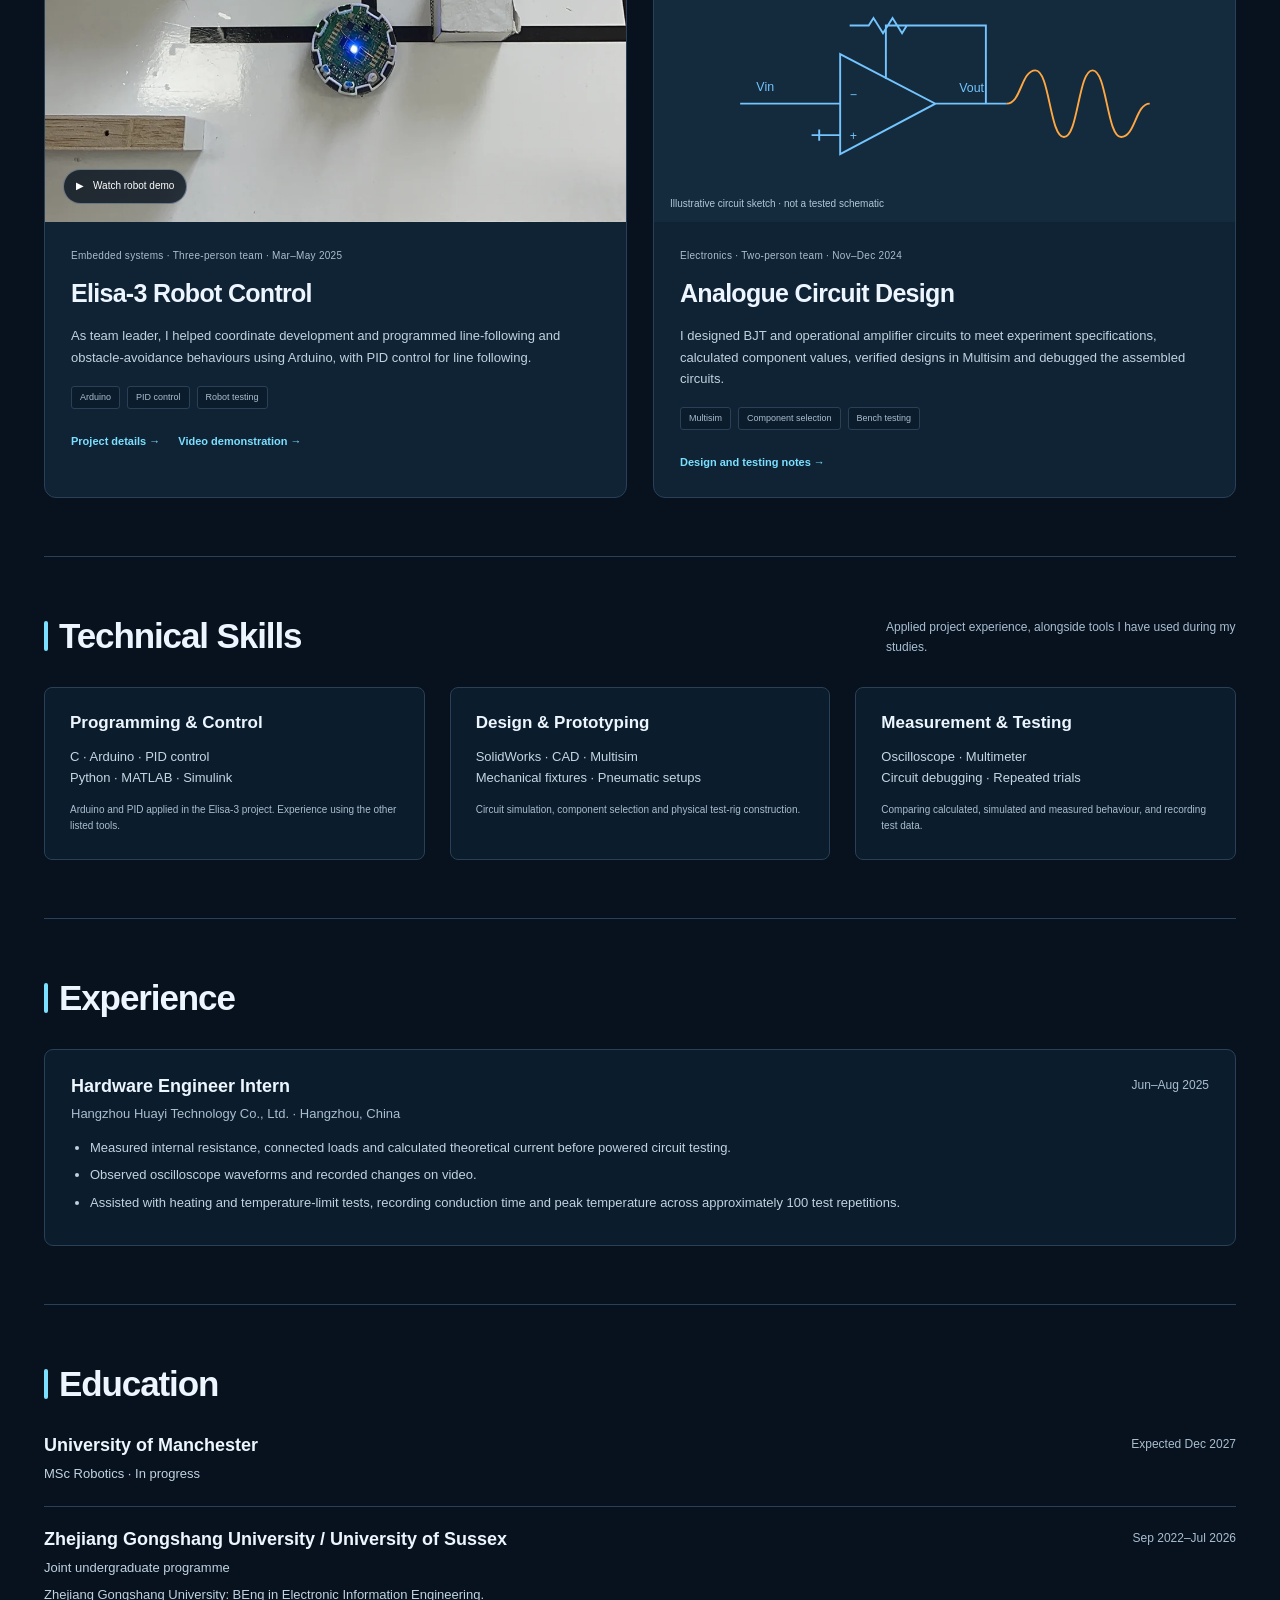
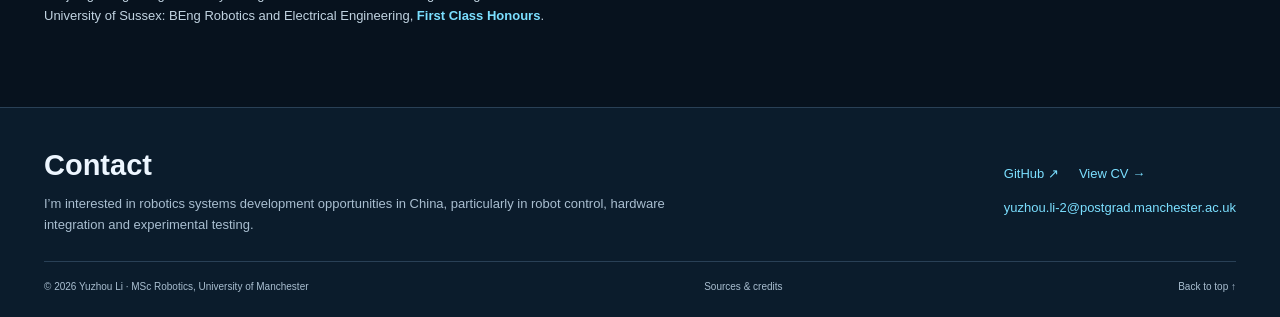
==== commit 8e024398: "Enhance portrait clarity and enlarge responsive homepage photo" ====
--- a/index.html
+++ b/index.html
@@ -1,28 +1,29 @@
-<!doctype html><html lang="en"><head><meta charset="utf-8"><meta name="viewport" content="width=device-width,initial-scale=1"><title>Robotics Portfolio | Yuzhou Li</title><meta name="description" content="Yuzhou Li, MSc Robotics student at the University of Manchester. Engineering projects, research interests, skills, experience and CV."><meta name="theme-color" content="#175b8b"><link rel="icon" href="assets/favicon.svg" type="image/svg+xml"><link rel="stylesheet" href="styles.css"><link rel="stylesheet" href="motion.css"><script src="app.js" defer></script><script src="motion.js" defer></script></head><body class="is-home"><div class="scroll-progress" aria-hidden="true"></div><a class="skip" href="#main">Skip to content</a><header class="site-header"><div class="wrap header-inner"><a class="wordmark" href="index.html">Yuzhou Li<small>Robotics &amp; Engineering</small></a><nav class="nav" aria-label="Main navigation"><a href="index.html#about">About</a><a href="index.html#projects">Projects</a><a href="index.html#skills">Skills</a><a href="index.html#experience">Experience</a><a href="index.html#contact">Contact</a><a class="cv-link" href="cv.html">CV</a></nav></div></header><main id="main" class="wrap home-main">
-<section class="motion-hero" id="about" aria-labelledby="hero-heading">
-<canvas class="kinetic-canvas" id="kinetic-canvas" aria-hidden="true"></canvas>
-<div class="hero-orbit" aria-hidden="true"></div>
-<div class="motion-hero-grid">
-<div class="hero-copy">
-<div class="hero-identity"><img src="assets/portrait.webp" alt="Portrait of Yuzhou Li" width="76" height="98" fetchpriority="high"><div><span class="hero-kicker">MSc Robotics · Manchester</span><p>Yuzhou Li</p><span class="hero-identity-note">Electronics background · First Class Honours BEng</span></div></div>
-<h1 id="hero-heading">Robotics,<br><span>in motion.</span></h1>
-<p class="hero-lede">I bring engineering ideas to the workbench—programming mobile robots, building soft actuator test rigs and investigating how circuits behave in practice.</p>
-<p class="hero-interests"><strong>Interests</strong> Robot control · Soft robotics · Hardware integration<br><strong>Goal</strong> Robotics systems development in China</p>
-<div class="hero-actions"><a class="motion-button primary" href="#projects">Explore the projects <span aria-hidden="true">↘</span></a><a class="motion-button quiet" href="cv.html">View my CV <span aria-hidden="true">↗</span></a></div>
-<div class="hero-controls"><div class="appearance-panel" role="group" aria-label="Portfolio colour style"><span>Palette</span><button type="button" data-theme-choice="ocean" aria-pressed="true" style="--swatch:#63b5ec">Ocean</button><button type="button" data-theme-choice="forest" aria-pressed="false" style="--swatch:#78b58c">Forest</button><button type="button" data-theme-choice="ink" aria-pressed="false" style="--swatch:#ddae79">Ink</button></div><button class="motion-toggle" type="button" id="motion-toggle" aria-pressed="false"><span class="motion-toggle-icon" aria-hidden="true">Ⅱ</span><span class="motion-toggle-label">Pause motion</span></button></div>
-</div>
-<div class="hero-project">
-<div class="demo-frame" data-tilt><div class="demo-frame-top"><span>01 / Soft robotics</span><span class="demo-dot" aria-hidden="true"></span></div>
-<div class="hero-video-window"><video id="hero-preview" class="hero-preview" muted loop playsinline preload="none" poster="assets/rig.webp" data-src="assets/demo-a.mp4" aria-label="Silent preview of the soft actuator test-rig demonstration"></video><div class="hero-video-shade" aria-hidden="true"></div><button class="demo-play" type="button" data-open-demo="assets/demo-a.mp4" data-demo-title="Soft actuator test rig" data-demo-caption="A 12-second laboratory demonstration of manual syringe inflation and force measurement." aria-label="Watch the full soft actuator test-rig demonstration"><span class="play-disc" aria-hidden="true">▶</span><span>Watch lab demo <span aria-hidden="true">↗</span></span></button></div>
-<div class="demo-frame-bottom"><div><span class="hero-kicker">Designed · Built · Tested</span><h2>Soft Fluidic Actuator Test Rig</h2></div><a href="projects/soft-actuator.html" aria-label="Open the soft actuator project">↗</a></div></div>
-<p class="hero-media-caption">My real prototype, in the lab. Background lines are an illustrative motion graphic.</p>
-</div></div>
-<div class="hero-bottom-strip"><span><b>01</b> Robot control</span><span><b>02</b> Soft actuation</span><span><b>03</b> Experimental testing</span><a href="#projects" aria-label="Scroll to selected projects">Discover the work <span aria-hidden="true">↓</span></a></div>
-</section>
-<div class="motion-ribbon" aria-label="Engineering areas: robot control, soft robotics, prototyping and experimentation"><div class="motion-ribbon-track" aria-hidden="true"><span>Robot control <i>✳</i> Soft robotics <i>✳</i> Prototyping <i>✳</i> Experimentation <i>✳</i></span><span>Robot control <i>✳</i> Soft robotics <i>✳</i> Prototyping <i>✳</i> Experimentation <i>✳</i></span></div></div>
-<section class="section" id="projects"><div class="section-head"><h2>Selected Projects</h2><p>What I built, what I contributed, and the evidence behind each project.</p></div>
-<article class="project-feature"><div class="feature-visual"><a href="projects/soft-actuator.html" aria-label="Read about the soft fluidic actuator test rig"><img class="project-photo" src="assets/rig.webp" width="1706" height="1279" alt="Soft actuator test rig with a clamp, manual pneumatic supply and electronic scale" loading="lazy"></a><button type="button" class="inline-play" data-open-demo="assets/demo-a.mp4" data-demo-title="Soft actuator test rig" data-demo-caption="Manual pneumatic inflation and the electronic scale display on the completed rig."><span aria-hidden="true">▶</span> Watch experiment</button></div><div class="project-body"><p class="project-label">Undergraduate dissertation · Individual project · 2025–2026</p><h3>Test Rig for Soft Fluidic Actuators</h3><p>I designed and built an adjustable rig to measure the peak blocked force of PneuNet and fibre-reinforced soft actuators.</p><ul><li>Integrated mechanical fixtures, a manual pneumatic supply and force measurement.</li><li>Investigated leaks and unstable sensing, then revised the setup.</li><li>Tested two actuator types at six air volumes each.</li></ul><div class="tags"><span>Soft robotics</span><span>Prototyping</span><span>Experimental testing</span></div><div class="project-actions"><a href="projects/soft-actuator.html">Project details →</a><a href="projects/soft-actuator.html#build">Video demonstration →</a><a href="assets/Soft-Actuator-Project-Summary.pdf">Project summary PDF ↗</a></div></div></article>
-<div class="project-grid"><article class="project-card"><div class="card-visual"><a href="projects/elisa-3.html" aria-label="Read the Elisa-3 project"><div class="project-card-media"><img src="assets/robot-track.webp" alt="Elisa-3 robot beside obstacles on a line-following course" width="1012" height="1800" loading="lazy"></div></a><button type="button" class="inline-play" data-open-demo="assets/demo-b.mp4" data-demo-title="Elisa-3 robot demonstration" data-demo-caption="A 9-second team demonstration with a movable box. This clip shows the setup and behaviour testing, not a quantitative PID benchmark."><span aria-hidden="true">▶</span> Watch robot demo</button></div><div class="project-body"><p class="project-label">Embedded systems · Three-person team · Mar–May 2025</p><h3>Elisa-3 Robot Control</h3><p>As team leader, I helped coordinate development and programmed line-following and obstacle-avoidance behaviours using Arduino, with PID control for line following.</p><div class="tags"><span>Arduino</span><span>PID control</span><span>Robot testing</span></div><div class="project-actions"><a href="projects/elisa-3.html">Project details →</a><a href="projects/elisa-3.html#demo">Video demonstration →</a></div></div></article><article class="project-card"><a href="projects/circuits.html" aria-label="Read the analogue circuit project"><div class="project-card-media"><div class="circuit-art" role="img" aria-label="Illustrative amplifier diagram"><svg viewBox="0 0 480 210" aria-hidden="true"><g fill="none" stroke="#406d8e" stroke-width="2"><path d="M25 112h105M130 60v105l100-53Z M230 112h75M178 86V30h105v82M100 145h30M108 139v12M140 30h20l5-8 10 16 10-16 10 16 5-8h15"/><path d="M305 112c15 0 15-35 30-35s15 70 30 70 15-70 30-70 15 70 30 70 15-35 30-35" stroke="#ad5d25"/></g><g font-family="Arial" fill="#406d8e" font-size="13"><text x="42" y="99">Vin</text><text x="255" y="100">Vout</text><text x="140" y="107">−</text><text x="140" y="150">+</text></g></svg><span class="tiny">Illustrative circuit sketch · not a tested schematic</span></div></div></a><div class="project-body"><p class="project-label">Electronics · Two-person team · Nov–Dec 2024</p><h3>Analogue Circuit Design</h3><p>I designed BJT and operational amplifier circuits to meet experiment specifications, calculated component values, verified designs in Multisim and debugged the assembled circuits.</p><div class="tags"><span>Multisim</span><span>Component selection</span><span>Bench testing</span></div><div class="project-actions"><a href="projects/circuits.html">Design and testing notes →</a></div></div></article></div></section>
-<section class="section" id="skills"><div class="section-head"><h2>Technical Skills</h2><p>Applied project experience, alongside tools I have used during my studies.</p></div><div class="skill-grid"><div><h3>Programming &amp; Control</h3><p>C · Arduino · PID control<br>Python · MATLAB · Simulink</p><p class="tiny">Arduino and PID applied in the Elisa-3 project. Experience using the other listed tools.</p></div><div><h3>Design &amp; Prototyping</h3><p>SolidWorks · CAD · Multisim<br>Mechanical fixtures · Pneumatic setups</p><p class="tiny">Circuit simulation, component selection and physical test-rig construction.</p></div><div><h3>Measurement &amp; Testing</h3><p>Oscilloscope · Multimeter<br>Circuit debugging · Repeated trials</p><p class="tiny">Comparing calculated, simulated and measured behaviour, and recording test data.</p></div></div></section>
-<section class="section" id="experience"><div class="section-head"><h2>Experience</h2></div><article class="entry"><div class="entry-head"><div><h3>Hardware Engineer Intern</h3><p class="muted">Hangzhou Huayi Technology Co., Ltd. · Hangzhou, China</p></div><span class="entry-date">Jun–Aug 2025</span></div><ul><li>Measured internal resistance, connected loads and calculated theoretical current before powered circuit testing.</li><li>Observed oscilloscope waveforms and recorded changes on video.</li><li>Assisted with heating and temperature-limit tests, recording conduction time and peak temperature across approximately 100 test repetitions.</li></ul></article></section>
-<section class="section" id="education"><div class="section-head"><h2>Education</h2></div><article class="entry"><div class="entry-head"><h3>University of Manchester</h3><span class="entry-date">Expected Dec 2027</span></div><p>MSc Robotics · In progress</p></article><article class="entry"><div class="entry-head"><h3>Zhejiang Gongshang University / University of Sussex</h3><span class="entry-date">Sep 2022–Jul 2026</span></div><p>Joint undergraduate programme</p><p>Zhejiang Gongshang University: BEng in Electronic Information Engineering.<br>University of Sussex: BEng Robotics and Electrical Engineering, <strong>First Class Honours</strong>.</p></article></section></main><footer class="contact" id="contact"><div class="wrap"><div class="contact-grid"><div><h2>Contact</h2><p>I’m interested in robotics systems development opportunities in China, particularly in robot control, hardware integration and experimental testing.</p></div><div><div class="contact-links"><a href="https://github.com/Calm-1213" target="_blank" rel="noopener">GitHub ↗</a><a href="cv.html">View CV →</a></div><a class="email" href="mailto:yuzhou.li-2@postgrad.manchester.ac.uk">yuzhou.li-2@postgrad.manchester.ac.uk</a></div></div><div class="footer"><span>© 2026 Yuzhou Li · MSc Robotics, University of Manchester</span><span><a href="credits.html">Sources &amp; credits</a></span><a href="#main">Back to top ↑</a></div></div></footer><dialog class="video-modal" id="video-modal" aria-labelledby="video-modal-title"><div class="video-modal-bar"><h2 id="video-modal-title">Project demonstration</h2><button type="button" data-close-demo aria-label="Close video">×</button></div><video controls playsinline preload="none" id="modal-video"></video><p id="video-modal-caption"></p></dialog></body></html>
+<!doctype html><html lang="en"><head><meta charset="utf-8"><meta name="viewport" content="width=device-width,initial-scale=1"><title>Robotics Portfolio | Yuzhou Li</title><meta name="description" content="Yuzhou Li, MSc Robotics student at the University of Manchester. Engineering projects, research interests, skills, experience and CV."><meta name="theme-color" content="#175b8b"><link rel="icon" href="assets/favicon.svg" type="image/svg+xml"><link rel="stylesheet" href="styles.css"><link rel="stylesheet" href="motion.css"><script src="app.js" defer></script><script src="motion.js" defer></script></head><body class="is-home"><div class="scroll-progress" aria-hidden="true"></div><a class="skip" href="#main">Skip to content</a><header class="site-header"><div class="wrap header-inner"><a class="wordmark" href="index.html">Yuzhou Li<small>Robotics &amp; Engineering</small></a><nav class="nav" aria-label="Main navigation"><a href="index.html#about">About</a><a href="index.html#projects">Projects</a><a href="index.html#skills">Skills</a><a href="index.html#experience">Experience</a><a href="index.html#contact">Contact</a><a class="cv-link" href="cv.html">CV</a></nav></div></header><main id="main" class="wrap home-main">
+<section class="motion-hero" id="about" aria-labelledby="hero-heading">
+<canvas class="kinetic-canvas" id="kinetic-canvas" aria-hidden="true"></canvas>
+<div class="hero-orbit" aria-hidden="true"></div>
+<div class="motion-hero-grid">
+<div class="hero-copy">
+<div class="hero-identity"><img src="assets/portrait-hd.webp" alt="Portrait of Yuzhou Li" width="128" height="166" fetchpriority="high"><div><span class="hero-kicker">MSc Robotics · Manchester</span><p>Yuzhou Li</p><span class="hero-identity-note">Electronics background · First Class Honours BEng</span></div></div>
+<h1 id="hero-heading">Robotics,<br><span>in motion.</span></h1>
+<p class="hero-lede">I bring engineering ideas to the workbench—programming mobile robots, building soft actuator test rigs and investigating how circuits behave in practice.</p>
+<p class="hero-interests"><strong>Interests</strong> Robot control · Soft robotics · Hardware integration<br><strong>Goal</strong> Robotics systems development in China</p>
+<div class="hero-actions"><a class="motion-button primary" href="#projects">Explore the projects <span aria-hidden="true">↘</span></a><a class="motion-button quiet" href="cv.html">View my CV <span aria-hidden="true">↗</span></a></div>
+<div class="hero-controls"><div class="appearance-panel" role="group" aria-label="Portfolio colour style"><span>Palette</span><button type="button" data-theme-choice="ocean" aria-pressed="true" style="--swatch:#63b5ec">Ocean</button><button type="button" data-theme-choice="forest" aria-pressed="false" style="--swatch:#78b58c">Forest</button><button type="button" data-theme-choice="ink" aria-pressed="false" style="--swatch:#ddae79">Ink</button></div><button class="motion-toggle" type="button" id="motion-toggle" aria-pressed="false"><span class="motion-toggle-icon" aria-hidden="true">Ⅱ</span><span class="motion-toggle-label">Pause motion</span></button></div>
+</div>
+<div class="hero-project">
+<div class="demo-frame" data-tilt><div class="demo-frame-top"><span>01 / Soft robotics</span><span class="demo-dot" aria-hidden="true"></span></div>
+<div class="hero-video-window"><video id="hero-preview" class="hero-preview" muted loop playsinline preload="none" poster="assets/rig.webp" data-src="assets/demo-a.mp4" aria-label="Silent preview of the soft actuator test-rig demonstration"></video><div class="hero-video-shade" aria-hidden="true"></div><button class="demo-play" type="button" data-open-demo="assets/demo-a.mp4" data-demo-title="Soft actuator test rig" data-demo-caption="A 12-second laboratory demonstration of manual syringe inflation and force measurement." aria-label="Watch the full soft actuator test-rig demonstration"><span class="play-disc" aria-hidden="true">▶</span><span>Watch lab demo <span aria-hidden="true">↗</span></span></button></div>
+<div class="demo-frame-bottom"><div><span class="hero-kicker">Designed · Built · Tested</span><h2>Soft Fluidic Actuator Test Rig</h2></div><a href="projects/soft-actuator.html" aria-label="Open the soft actuator project">↗</a></div></div>
+<p class="hero-media-caption">My real prototype, in the lab. Background lines are an illustrative motion graphic.</p>
+</div></div>
+<div class="hero-bottom-strip"><span><b>01</b> Robot control</span><span><b>02</b> Soft actuation</span><span><b>03</b> Experimental testing</span><a href="#projects" aria-label="Scroll to selected projects">Discover the work <span aria-hidden="true">↓</span></a></div>
+</section>
+<div class="motion-ribbon" aria-label="Engineering areas: robot control, soft robotics, prototyping and experimentation"><div class="motion-ribbon-track" aria-hidden="true"><span>Robot control <i>✳</i> Soft robotics <i>✳</i> Prototyping <i>✳</i> Experimentation <i>✳</i></span><span>Robot control <i>✳</i> Soft robotics <i>✳</i> Prototyping <i>✳</i> Experimentation <i>✳</i></span></div></div>
+<section class="section" id="projects"><div class="section-head"><h2>Selected Projects</h2><p>What I built, what I contributed, and the evidence behind each project.</p></div>
+<article class="project-feature"><div class="feature-visual"><a href="projects/soft-actuator.html" aria-label="Read about the soft fluidic actuator test rig"><img class="project-photo" src="assets/rig.webp" width="1706" height="1279" alt="Soft actuator test rig with a clamp, manual pneumatic supply and electronic scale" loading="lazy"></a><button type="button" class="inline-play" data-open-demo="assets/demo-a.mp4" data-demo-title="Soft actuator test rig" data-demo-caption="Manual pneumatic inflation and the electronic scale display on the completed rig."><span aria-hidden="true">▶</span> Watch experiment</button></div><div class="project-body"><p class="project-label">Undergraduate dissertation · Individual project · 2025–2026</p><h3>Test Rig for Soft Fluidic Actuators</h3><p>I designed and built an adjustable rig to measure the peak blocked force of PneuNet and fibre-reinforced soft actuators.</p><ul><li>Integrated mechanical fixtures, a manual pneumatic supply and force measurement.</li><li>Investigated leaks and unstable sensing, then revised the setup.</li><li>Tested two actuator types at six air volumes each.</li></ul><div class="tags"><span>Soft robotics</span><span>Prototyping</span><span>Experimental testing</span></div><div class="project-actions"><a href="projects/soft-actuator.html">Project details →</a><a href="projects/soft-actuator.html#build">Video demonstration →</a><a href="assets/Soft-Actuator-Project-Summary.pdf">Project summary PDF ↗</a></div></div></article>
+<div class="project-grid"><article class="project-card"><div class="card-visual"><a href="projects/elisa-3.html" aria-label="Read the Elisa-3 project"><div class="project-card-media"><img src="assets/robot-track.webp" alt="Elisa-3 robot beside obstacles on a line-following course" width="1012" height="1800" loading="lazy"></div></a><button type="button" class="inline-play" data-open-demo="assets/demo-b.mp4" data-demo-title="Elisa-3 robot demonstration" data-demo-caption="A 9-second team demonstration with a movable box. This clip shows the setup and behaviour testing, not a quantitative PID benchmark."><span aria-hidden="true">▶</span> Watch robot demo</button></div><div class="project-body"><p class="project-label">Embedded systems · Three-person team · Mar–May 2025</p><h3>Elisa-3 Robot Control</h3><p>As team leader, I helped coordinate development and programmed line-following and obstacle-avoidance behaviours using Arduino, with PID control for line following.</p><div class="tags"><span>Arduino</span><span>PID control</span><span>Robot testing</span></div><div class="project-actions"><a href="projects/elisa-3.html">Project details →</a><a href="projects/elisa-3.html#demo">Video demonstration →</a></div></div></article><article class="project-card"><a href="projects/circuits.html" aria-label="Read the analogue circuit project"><div class="project-card-media"><div class="circuit-art" role="img" aria-label="Illustrative amplifier diagram"><svg viewBox="0 0 480 210" aria-hidden="true"><g fill="none" stroke="#406d8e" stroke-width="2"><path d="M25 112h105M130 60v105l100-53Z M230 112h75M178 86V30h105v82M100 145h30M108 139v12M140 30h20l5-8 10 16 10-16 10 16 5-8h15"/><path d="M305 112c15 0 15-35 30-35s15 70 30 70 15-70 30-70 15 70 30 70 15-35 30-35" stroke="#ad5d25"/></g><g font-family="Arial" fill="#406d8e" font-size="13"><text x="42" y="99">Vin</text><text x="255" y="100">Vout</text><text x="140" y="107">−</text><text x="140" y="150">+</text></g></svg><span class="tiny">Illustrative circuit sketch · not a tested schematic</span></div></div></a><div class="project-body"><p class="project-label">Electronics · Two-person team · Nov–Dec 2024</p><h3>Analogue Circuit Design</h3><p>I designed BJT and operational amplifier circuits to meet experiment specifications, calculated component values, verified designs in Multisim and debugged the assembled circuits.</p><div class="tags"><span>Multisim</span><span>Component selection</span><span>Bench testing</span></div><div class="project-actions"><a href="projects/circuits.html">Design and testing notes →</a></div></div></article></div></section>
+<section class="section" id="skills"><div class="section-head"><h2>Technical Skills</h2><p>Applied project experience, alongside tools I have used during my studies.</p></div><div class="skill-grid"><div><h3>Programming &amp; Control</h3><p>C · Arduino · PID control<br>Python · MATLAB · Simulink</p><p class="tiny">Arduino and PID applied in the Elisa-3 project. Experience using the other listed tools.</p></div><div><h3>Design &amp; Prototyping</h3><p>SolidWorks · CAD · Multisim<br>Mechanical fixtures · Pneumatic setups</p><p class="tiny">Circuit simulation, component selection and physical test-rig construction.</p></div><div><h3>Measurement &amp; Testing</h3><p>Oscilloscope · Multimeter<br>Circuit debugging · Repeated trials</p><p class="tiny">Comparing calculated, simulated and measured behaviour, and recording test data.</p></div></div></section>
+<section class="section" id="experience"><div class="section-head"><h2>Experience</h2></div><article class="entry"><div class="entry-head"><div><h3>Hardware Engineer Intern</h3><p class="muted">Hangzhou Huayi Technology Co., Ltd. · Hangzhou, China</p></div><span class="entry-date">Jun–Aug 2025</span></div><ul><li>Measured internal resistance, connected loads and calculated theoretical current before powered circuit testing.</li><li>Observed oscilloscope waveforms and recorded changes on video.</li><li>Assisted with heating and temperature-limit tests, recording conduction time and peak temperature across approximately 100 test repetitions.</li></ul></article></section>
+<section class="section" id="education"><div class="section-head"><h2>Education</h2></div><article class="entry"><div class="entry-head"><h3>University of Manchester</h3><span class="entry-date">Expected Dec 2027</span></div><p>MSc Robotics · In progress</p></article><article class="entry"><div class="entry-head"><h3>Zhejiang Gongshang University / University of Sussex</h3><span class="entry-date">Sep 2022–Jul 2026</span></div><p>Joint undergraduate programme</p><p>Zhejiang Gongshang University: BEng in Electronic Information Engineering.<br>University of Sussex: BEng Robotics and Electrical Engineering, <strong>First Class Honours</strong>.</p></article></section></main><footer class="contact" id="contact"><div class="wrap"><div class="contact-grid"><div><h2>Contact</h2><p>I’m interested in robotics systems development opportunities in China, particularly in robot control, hardware integration and experimental testing.</p></div><div><div class="contact-links"><a href="https://github.com/Calm-1213" target="_blank" rel="noopener">GitHub ↗</a><a href="cv.html">View CV →</a></div><a class="email" href="mailto:yuzhou.li-2@postgrad.manchester.ac.uk">yuzhou.li-2@postgrad.manchester.ac.uk</a></div></div><div class="footer"><span>© 2026 Yuzhou Li · MSc Robotics, University of Manchester</span><span><a href="credits.html">Sources &amp; credits</a></span><a href="#main">Back to top ↑</a></div></div></footer><dialog class="video-modal" id="video-modal" aria-labelledby="video-modal-title"><div class="video-modal-bar"><h2 id="video-modal-title">Project demonstration</h2><button type="button" data-close-demo aria-label="Close video">×</button></div><video controls playsinline preload="none" id="modal-video"></video><p id="video-modal-caption"></p></dialog></body></html>
+
--- a/motion.css
+++ b/motion.css
@@ -1,144 +1,145 @@
-
-/* Kinetic robotics portfolio */
-:root{--live-bg:#07121e;--live-panel:#102335;--live-panel-alt:#0b1c2c;--live-line:#294056;--live-text:#edf6ff;--live-muted:#a9bed0;--live-accent:#7bdfff;--live-warm:#edb475}
-:root[data-theme="forest"]{--live-bg:#071912;--live-panel:#112d24;--live-panel-alt:#0b2119;--live-line:#2d4e3e;--live-text:#effaf3;--live-muted:#b2c9bc;--live-accent:#a0edc3;--live-warm:#e6c28c}
-:root[data-theme="ink"]{--live-bg:#121419;--live-panel:#242832;--live-panel-alt:#1b1f27;--live-line:#41464f;--live-text:#fff8f0;--live-muted:#c4bdb5;--live-accent:#f0c18d;--live-warm:#8fd6df}
-body.is-home{background:var(--live-bg);color:var(--live-text);--accent:var(--live-accent)}
-.is-home .wrap{width:min(1240px,calc(100% - 88px))}
-.is-home .site-header{background:var(--live-bg);border-color:var(--live-line)}
-.is-home .header-inner{min-height:78px}.is-home .wordmark{color:var(--live-text);font-size:22px}
-.is-home .wordmark small{color:var(--live-muted)}.is-home .nav{gap:30px}
-.is-home .nav a{color:var(--live-text);position:relative}.is-home .nav a[aria-current="location"]:after{content:"";position:absolute;height:2px;background:var(--live-accent);left:0;right:0;bottom:-8px}
-.is-home .nav .cv-link{color:var(--live-bg);background:var(--live-accent);border-radius:5px}
-.scroll-progress{position:fixed;left:0;top:0;height:2px;width:100%;background:var(--live-accent);transform:scaleX(0);transform-origin:left;z-index:100;box-shadow:0 0 10px var(--live-accent);pointer-events:none}
-.motion-hero{position:relative;isolation:isolate;padding:52px 0 0;overflow:hidden}
-.motion-hero-grid{display:grid;grid-template-columns:1fr 1fr;gap:70px;align-items:center;position:relative;z-index:2}
-.kinetic-canvas{position:absolute;inset:0;width:100%;height:100%;z-index:-2;opacity:.58;pointer-events:none}
-.hero-orbit{position:absolute;width:620px;height:620px;right:-100px;top:-15px;border:1px solid var(--live-line);border-radius:50%;z-index:-1;opacity:.5;pointer-events:none}
-.hero-orbit:before,.hero-orbit:after{content:"";position:absolute;border:1px dashed var(--live-line);border-radius:50%;inset:40px;animation:orbit-spin 40s linear infinite}
-.hero-orbit:after{inset:100px;border-style:solid;transform:rotateX(55deg);animation:orbit-spin 55s linear infinite reverse}
-.hero-identity{display:flex;gap:17px;align-items:center;margin-bottom:28px}
-.hero-identity img{width:61px;height:79px;object-fit:cover;object-position:center 38%;border:1px solid #ffffff80;border-radius:6px}
-.hero-kicker{font:10px/1.5 var(--sans);letter-spacing:1.6px;text-transform:uppercase;color:var(--live-accent);font-weight:600}
-.hero-identity p{font-size:22px;font-weight:600;line-height:1.25;margin:4px 0;color:var(--live-text)}
-.hero-identity-note{font-size:11px;color:var(--live-muted)}
-.hero-copy h1{font-size:clamp(62px,6.5vw,94px);line-height:1.01;letter-spacing:-4px;font-weight:700;margin:0 0 24px}
-.hero-copy h1 span{color:var(--live-accent)}
-.hero-lede{font-size:16px;line-height:1.75;color:#d3e2ec;max-width:480px}
-.hero-interests{font-size:11px;line-height:1.85;color:var(--live-muted);margin-top:19px}
-.hero-interests strong{color:var(--live-text);font-weight:500;margin-right:10px}
-.hero-actions{display:flex;gap:15px;align-items:center;flex-wrap:wrap;margin-top:25px}
-.motion-button{display:inline-flex;align-items:center;justify-content:space-between;gap:26px;padding:12px 18px;border-radius:5px;border:1px solid var(--live-line);font-size:13px;font-weight:600;transition:background .2s,transform .2s,border-color .2s}
-.motion-button:hover{text-decoration:none;transform:translateY(-3px)}
-.motion-button.primary{background:var(--live-accent);border-color:var(--live-accent);color:var(--live-bg)}
-.motion-button.primary:hover{background:#fff;border-color:#fff}
-.motion-button.quiet{color:var(--live-text);background:var(--live-panel-alt)}
-.motion-button.quiet:hover{border-color:var(--live-accent)}
-.hero-controls{display:flex;align-items:center;justify-content:space-between;gap:12px;flex-wrap:wrap;max-width:480px;margin-top:26px}
-.hero-controls .appearance-panel{margin:0;gap:6px}
-.hero-controls .appearance-panel>span{color:var(--live-muted);font-size:9px;margin-right:4px}
-.hero-controls .appearance-panel button{color:var(--live-muted);border-color:var(--live-line);font-size:9px;padding:3px 8px}
-.hero-controls .appearance-panel button[aria-pressed="true"]{color:var(--live-bg);background:var(--live-text)}
-.motion-toggle{display:flex;gap:7px;align-items:center;background:transparent;border:0;padding:5px 0;color:var(--live-muted);font-size:10px}
-.motion-toggle:hover{color:var(--live-text)}.motion-toggle:disabled{cursor:default}
-.motion-toggle-icon{font-size:12px;color:var(--live-accent)}
-.hero-project{position:relative;padding:20px 0 0 10px}
-.demo-frame{border:1px solid var(--live-line);border-radius:14px;background:var(--live-panel);box-shadow:0 24px 60px #0005;overflow:hidden;transform:perspective(1000px) rotateY(-3deg) rotateX(2deg);transition:transform .45s ease-out;position:relative}
-.demo-frame:before{content:"";position:absolute;top:0;left:10%;right:10%;height:1px;background:var(--live-accent);opacity:.8;z-index:3}
-.demo-frame-top{display:flex;justify-content:space-between;align-items:center;padding:13px 17px;font-size:10px;letter-spacing:1.3px;text-transform:uppercase;color:var(--live-muted)}
-.demo-dot{width:6px;height:6px;border-radius:50%;background:var(--live-accent);box-shadow:0 0 12px var(--live-accent);animation:signal-pulse 3s ease-in-out infinite}
-.hero-video-window{height:380px;position:relative;background:#152a38;overflow:hidden}
-.hero-preview{width:100%;height:100%;max-height:none;object-fit:cover;object-position:center 53%;border:0;border-radius:0;margin:0;background:#152a38;opacity:.94}
-.hero-video-shade{position:absolute;inset:0;background:linear-gradient(transparent 50%,#07121ed4);pointer-events:none}
-.demo-play{position:absolute;left:22px;bottom:22px;border:0;background:transparent;color:white;display:flex;align-items:center;gap:12px;padding:0;font-size:12px}
-.play-disc{width:46px;height:46px;display:grid;place-items:center;border:1px solid #fff8;background:#ffffff1a;backdrop-filter:blur(8px);border-radius:50%;font-size:14px;transition:background .2s,transform .2s}
-.demo-play:hover .play-disc{background:var(--live-accent);color:var(--live-bg);transform:scale(1.1)}
-.demo-frame-bottom{display:flex;justify-content:space-between;align-items:center;padding:19px}
-.demo-frame-bottom .hero-kicker{font-size:9px;letter-spacing:1px}
-.demo-frame-bottom h2{font-size:17px;font-weight:500;color:var(--live-text);margin-top:6px}
-.demo-frame-bottom>a{width:35px;height:35px;display:grid;place-items:center;border:1px solid var(--live-line);border-radius:50%;font-size:22px;color:var(--live-accent)}
-.hero-media-caption{font-size:10px;line-height:1.6;color:var(--live-muted);margin:15px 0 0 13px;max-width:450px}
-.hero-bottom-strip{display:flex;gap:34px;align-items:center;border-top:1px solid var(--live-line);padding:22px 0;margin-top:43px;position:relative;z-index:2;font-size:11px;color:var(--live-muted)}
-.hero-bottom-strip b{color:var(--live-accent);font-weight:400;margin-right:9px;font-size:9px}
-.hero-bottom-strip>a{margin-left:auto;color:var(--live-text);font-size:10px}
-.hero-bottom-strip>a span{margin-left:15px}
-.motion-ribbon{border-top:1px solid var(--live-line);border-bottom:1px solid var(--live-line);overflow:hidden;margin:0 -44px;opacity:.7;background:var(--live-panel-alt)}
-.motion-ribbon-track{display:flex;gap:0;width:max-content;animation:ribbon-slide 32s linear infinite}
-.motion-ribbon-track>span{white-space:nowrap;text-transform:uppercase;letter-spacing:2px;font-size:11px;padding:15px 0;color:var(--live-muted)}
-.motion-ribbon i{color:var(--live-accent);font-style:normal;padding:0 30px}
-.is-home .section{padding:58px 0;margin:0;background:transparent;border:0;border-radius:0}
-.is-home .section+.section{border-top:1px solid var(--live-line)}
-.is-home .section-head{margin-bottom:30px;align-items:end}
-.is-home .section-head h2{color:var(--live-text);font-size:35px;letter-spacing:-1.1px}
-.is-home .section-head h2:before{height:30px;background:var(--live-accent)}
-.is-home .section-head p{color:var(--live-muted);font-size:12px;max-width:350px}
-.is-home .project-feature,.is-home .project-card{background:var(--live-panel);border:1px solid var(--live-line);border-radius:12px;overflow:hidden;box-shadow:none;position:relative;transition:border-color .25s,box-shadow .25s}
-.is-home .project-feature:hover,.is-home .project-card:hover{border-color:#7bdfff80;box-shadow:0 14px 38px #0003}
-.is-home .project-feature{grid-template-columns:1.1fr 1fr}
-.feature-visual,.card-visual{position:relative;overflow:hidden}
-.feature-visual>a{display:block;height:100%}
-.is-home .project-feature .project-photo{height:100%;min-height:420px;transition:transform .8s cubic-bezier(.2,.8,.2,1);object-position:center}
-.is-home .project-feature:hover .project-photo{transform:scale(1.035)}
-.is-home .project-body{padding:32px}
-.is-home .project-body h3{color:var(--live-text);font-size:30px;line-height:1.2;letter-spacing:-.7px;margin:14px 0 17px}
-.is-home .project-body p,.is-home .project-body li{color:#c0d2e0;font-size:13px}
-.is-home .project-body .project-label{font-size:10px;letter-spacing:.3px;color:var(--live-muted)}
-.is-home .project-body ul{padding-left:16px;margin:20px 0}
-.is-home .project-body li{margin-bottom:7px}
-.is-home .tags span{background:var(--live-panel-alt);border:1px solid var(--live-line);color:var(--live-muted);border-radius:3px;font-size:9px}
-.is-home .project-actions{gap:18px;margin-top:23px}
-.is-home .project-actions a{color:var(--live-accent);font-size:11px}
-.is-home .project-grid{margin-top:26px;gap:26px}
-.is-home .project-card-media{height:250px;background:var(--live-panel-alt)}
-.is-home .project-card-media img{transition:transform .8s cubic-bezier(.2,.8,.2,1)}
-.is-home .project-card:hover .project-card-media img{transform:scale(1.04)}
-.is-home .project-card .project-body{padding:26px}
-.is-home .project-card .project-body h3{font-size:25px}
-.inline-play{position:absolute;left:18px;bottom:18px;background:#07121ecc;color:white;border:1px solid #d7edff66;backdrop-filter:blur(8px);padding:8px 12px;border-radius:30px;font-size:10px;display:flex;gap:9px;align-items:center;transition:background .2s}
-.inline-play:hover{background:var(--live-accent);color:var(--live-bg)}
-.inline-play>span{font-size:10px}
-.is-home .circuit-art{background:#132b3c}
-.is-home .circuit-art svg{filter:brightness(1.8)}
-.is-home .circuit-art .tiny{color:#b1c8d9}
-.is-home #skills{background:transparent}
-.is-home .skill-grid>div{background:var(--live-panel-alt);border:1px solid var(--live-line);border-radius:8px;padding:25px;box-shadow:none;transition:transform .25s,border-color .25s}
-.is-home .skill-grid>div:hover{transform:translateY(-4px);border-color:var(--live-accent)}
-.is-home .skill-grid h3{color:var(--live-text);font-size:17px}
-.is-home .skill-grid p{color:#c5d6e3;font-size:13px}.is-home .skill-grid .tiny{color:var(--live-muted);font-size:10px}
-.is-home .entry{border-color:var(--live-line)}
-.is-home .entry h3{color:var(--live-text);font-size:18px}
-.is-home .entry p,.is-home .entry li{color:#c1d3e1;font-size:13px}
-.is-home .entry .muted,.is-home .entry-date{color:var(--live-muted)}
-.is-home .entry strong{color:var(--live-accent)}
-.is-home #experience .entry{background:var(--live-panel-alt);padding:26px;border:1px solid var(--live-line);border-radius:9px}
-.is-home #education .entry{padding:22px 0}.is-home #education .entry:first-of-type{padding-top:0}
-.is-home .contact{background:var(--live-panel-alt);border-top:1px solid var(--live-line);margin-top:0;padding-top:40px}
-.is-home .contact h2{font-size:29px;color:var(--live-text)}
-.is-home .contact p{color:var(--live-muted)}
-.is-home .contact a{color:var(--live-accent)}
-.is-home .contact .footer{border-color:var(--live-line);color:var(--live-muted)}
-.is-home .contact .footer a{color:var(--live-muted)}
-.video-modal{background:#0c1c2b;color:#edf6ff;border:1px solid #304c65;border-radius:12px;padding:18px;width:min(800px,calc(100vw - 30px));max-height:94vh;overflow:auto}
-.video-modal::backdrop{background:#020a12ec;backdrop-filter:blur(8px)}
-.video-modal-bar{display:flex;justify-content:space-between;align-items:center;gap:20px;margin-bottom:15px}
-.video-modal h2{font-size:18px;color:#edf6ff}
-.video-modal [data-close-demo]{background:#1e3449;color:#fff;border:1px solid #425a70;width:34px;height:34px;border-radius:50%;font-size:22px}
-.video-modal video{max-height:70vh;width:100%;object-fit:contain;background:#02070d;margin:0}
-.video-modal>p{font-size:12px;color:#b9ccdc;margin-top:12px}
-html.motion-ready .is-home [data-reveal]{opacity:0;transform:translateY(26px);transition:opacity .75s ease,transform .75s cubic-bezier(.2,.8,.2,1);transition-delay:var(--reveal-delay,0ms)}
-html.motion-ready .is-home [data-reveal].is-visible{opacity:1;transform:translateY(0)}
-html.motion-ready .hero-identity,html.motion-ready .hero-copy h1,html.motion-ready .hero-lede,html.motion-ready .hero-actions,html.motion-ready .hero-project{animation:hero-enter .8s cubic-bezier(.2,.8,.2,1) both}
-html.motion-ready .hero-copy h1{animation-delay:.08s}html.motion-ready .hero-lede{animation-delay:.16s}html.motion-ready .hero-actions{animation-delay:.23s}html.motion-ready .hero-project{animation-delay:.18s}
-html[data-motion="paused"] .is-home *,html[data-motion="paused"] .is-home *:before,html[data-motion="paused"] .is-home *:after{animation-play-state:paused!important}
-html[data-motion="paused"] .is-home [data-reveal]{opacity:1!important;transform:none!important;transition:none!important}
-html[data-motion="paused"] .demo-frame{transform:none!important;transition:none!important}
-@keyframes hero-enter{from{opacity:0;transform:translateY(22px)}to{opacity:1;transform:translateY(0)}}
-@keyframes ribbon-slide{to{transform:translateX(-50%)}}
-@keyframes orbit-spin{to{transform:rotate(360deg)}}
-@keyframes signal-pulse{50%{opacity:.4;box-shadow:0 0 3px var(--live-accent)}}
-@media(max-width:1100px){.motion-hero-grid{gap:35px}.hero-copy h1{font-size:73px}.hero-video-window{height:340px}.hero-controls{gap:8px}.hero-identity-note{font-size:10px}.hero-identity{gap:13px}.is-home .project-body{padding:25px}.is-home .project-body h3{font-size:26px}.hero-bottom-strip{gap:22px}}
-@media(max-width:800px){.is-home .wrap{width:calc(100% - 48px)}.is-home .header-inner{min-height:72px}.is-home .nav{gap:19px;font-size:12px}.motion-hero-grid{gap:25px}.hero-copy h1{font-size:60px;letter-spacing:-2.7px}.hero-lede{font-size:14px}.hero-identity img{width:49px;height:64px}.hero-identity p{font-size:19px}.hero-identity-note{font-size:9px}.hero-kicker{font-size:9px}.hero-video-window{height:310px}.hero-project{padding-left:0}.demo-frame-bottom{padding:15px}.demo-frame-bottom h2{font-size:15px}.hero-bottom-strip{gap:15px;font-size:10px}.motion-ribbon{margin:0 -24px}.is-home .project-feature{grid-template-columns:1fr 1fr}.is-home .project-body{padding:22px}.is-home .project-body h3{font-size:24px}.is-home .project-actions{gap:13px}.motion-button{font-size:12px;padding:11px 14px;gap:15px}}
-@media(max-width:720px){.is-home .wrap{width:calc(100% - 36px)}.is-home .header-inner{min-height:0}.is-home .wordmark{font-size:20px}.is-home .nav{gap:17px;font-size:12px}.motion-hero{padding-top:32px}.motion-hero-grid{display:block}.hero-identity{margin-bottom:23px;gap:15px}.hero-identity img{width:55px;height:71px}.hero-identity p{font-size:21px}.hero-identity-note{font-size:10px}.hero-kicker{font-size:9px}.hero-copy h1{font-size:clamp(62px,15vw,85px);letter-spacing:-3px;margin-bottom:21px}.hero-lede{font-size:14px;max-width:460px}.hero-interests{font-size:10px;margin-top:16px}.hero-actions{margin-top:21px;gap:12px}.hero-controls{margin-top:21px;max-width:450px}.hero-controls .appearance-panel>span{width:auto}.hero-controls .appearance-panel button{padding:4px 8px}.hero-project{padding:0;margin-top:30px}.demo-frame{transform:none;border-radius:11px}.demo-frame-top{padding:11px 14px}.hero-video-window{height:300px}.demo-frame-bottom{padding:16px}.demo-frame-bottom h2{font-size:16px}.hero-media-caption{font-size:9px;margin-left:2px}.hero-orbit{width:510px;height:510px;right:-220px;top:200px}.hero-bottom-strip{margin-top:26px;display:grid;grid-template-columns:1fr 1fr;gap:12px;padding:18px 0}.hero-bottom-strip>a{margin-left:0;font-size:10px}.hero-bottom-strip b{margin-right:7px}.motion-ribbon{margin:0 -18px}.motion-ribbon-track>span{font-size:9px;padding:12px 0;letter-spacing:1.5px}.motion-ribbon i{padding:0 20px}.is-home .section{padding:36px 0}.is-home .section-head{margin-bottom:22px}.is-home .section-head h2{font-size:28px;letter-spacing:-.7px}.is-home .section-head p{font-size:12px;margin-top:12px;max-width:330px}.is-home .project-feature{display:flex;flex-direction:column}.is-home .project-feature .project-photo{height:265px;min-height:0}.is-home .project-body,.is-home .project-card .project-body{padding:22px}.is-home .project-body h3{font-size:25px}.is-home .project-body p,.is-home .project-body li{font-size:13px}.is-home .project-body .project-label{font-size:9px}.is-home .project-grid{gap:23px;margin-top:23px}.is-home .project-card-media{height:240px}.is-home .project-card .project-body h3{font-size:23px}.is-home .skill-grid{gap:16px}.is-home .skill-grid>div{padding:22px}.is-home #experience .entry{padding:22px}.is-home .contact{padding-top:32px}.video-modal{padding:13px}.video-modal video{max-height:68vh}.video-modal h2{font-size:16px}}
-@media(max-width:360px){.is-home .nav{gap:13px;font-size:11px}.hero-copy h1{font-size:59px;letter-spacing:-3px}.hero-identity-note{font-size:8.5px}.hero-kicker{font-size:8.5px}.hero-identity{gap:11px}.hero-identity p{font-size:20px}.hero-actions{gap:10px}.motion-button{padding:10px 12px;font-size:11px}.hero-controls{gap:9px}.hero-video-window{height:265px}.hero-controls .appearance-panel{gap:5px}.hero-controls .appearance-panel>span{font-size:8px}.hero-controls .appearance-panel button{font-size:8px}.motion-toggle{font-size:9px}.demo-frame-bottom h2{font-size:14px}.is-home .project-body,.is-home .project-card .project-body{padding:19px}}
-@media(prefers-reduced-motion:reduce){.is-home *,.is-home *:before,.is-home *:after{animation:none!important;transition:none!important}.is-home [data-reveal]{opacity:1!important;transform:none!important}.demo-frame{transform:none!important}.hero-orbit{display:none}.motion-ribbon-track{animation:none!important}}
-@media print{body.is-home{background:white;color:#111}.is-home .site-header,.motion-ribbon,.hero-controls,.kinetic-canvas,.hero-orbit,.hero-bottom-strip,.demo-play,.inline-play,.scroll-progress{display:none}.motion-hero-grid{display:block}.hero-project{display:none}.hero-copy h1,.hero-copy h1 span,.hero-lede,.hero-interests,.hero-identity p,.hero-identity-note,.is-home .section-head h2,.is-home .project-body h3,.is-home .project-body p,.is-home .project-body li,.is-home .entry p,.is-home .entry li,.is-home .entry h3{color:#111}.is-home .section,.is-home .project-card,.is-home .project-feature,.is-home .skill-grid>div{background:white;box-shadow:none;color:#111}.is-home [data-reveal]{opacity:1!important;transform:none!important}}
+
+/* Kinetic robotics portfolio */
+:root{--live-bg:#07121e;--live-panel:#102335;--live-panel-alt:#0b1c2c;--live-line:#294056;--live-text:#edf6ff;--live-muted:#a9bed0;--live-accent:#7bdfff;--live-warm:#edb475}
+:root[data-theme="forest"]{--live-bg:#071912;--live-panel:#112d24;--live-panel-alt:#0b2119;--live-line:#2d4e3e;--live-text:#effaf3;--live-muted:#b2c9bc;--live-accent:#a0edc3;--live-warm:#e6c28c}
+:root[data-theme="ink"]{--live-bg:#121419;--live-panel:#242832;--live-panel-alt:#1b1f27;--live-line:#41464f;--live-text:#fff8f0;--live-muted:#c4bdb5;--live-accent:#f0c18d;--live-warm:#8fd6df}
+body.is-home{background:var(--live-bg);color:var(--live-text);--accent:var(--live-accent)}
+.is-home .wrap{width:min(1240px,calc(100% - 88px))}
+.is-home .site-header{background:var(--live-bg);border-color:var(--live-line)}
+.is-home .header-inner{min-height:78px}.is-home .wordmark{color:var(--live-text);font-size:22px}
+.is-home .wordmark small{color:var(--live-muted)}.is-home .nav{gap:30px}
+.is-home .nav a{color:var(--live-text);position:relative}.is-home .nav a[aria-current="location"]:after{content:"";position:absolute;height:2px;background:var(--live-accent);left:0;right:0;bottom:-8px}
+.is-home .nav .cv-link{color:var(--live-bg);background:var(--live-accent);border-radius:5px}
+.scroll-progress{position:fixed;left:0;top:0;height:2px;width:100%;background:var(--live-accent);transform:scaleX(0);transform-origin:left;z-index:100;box-shadow:0 0 10px var(--live-accent);pointer-events:none}
+.motion-hero{position:relative;isolation:isolate;padding:52px 0 0;overflow:hidden}
+.motion-hero-grid{display:grid;grid-template-columns:1fr 1fr;gap:70px;align-items:center;position:relative;z-index:2}
+.kinetic-canvas{position:absolute;inset:0;width:100%;height:100%;z-index:-2;opacity:.58;pointer-events:none}
+.hero-orbit{position:absolute;width:620px;height:620px;right:-100px;top:-15px;border:1px solid var(--live-line);border-radius:50%;z-index:-1;opacity:.5;pointer-events:none}
+.hero-orbit:before,.hero-orbit:after{content:"";position:absolute;border:1px dashed var(--live-line);border-radius:50%;inset:40px;animation:orbit-spin 40s linear infinite}
+.hero-orbit:after{inset:100px;border-style:solid;transform:rotateX(55deg);animation:orbit-spin 55s linear infinite reverse}
+.hero-identity{display:flex;gap:17px;align-items:center;margin-bottom:28px}
+.hero-identity img{width:128px;height:166px;flex-shrink:0;object-fit:cover;object-position:center 38%;border:2px solid #ffffffb3;border-radius:9px;box-shadow:0 8px 28px #0004;background:white}.hero-identity>div{min-width:0}
+.hero-kicker{font:10px/1.5 var(--sans);letter-spacing:1.6px;text-transform:uppercase;color:var(--live-accent);font-weight:600}
+.hero-identity p{font-size:28px;font-weight:600;line-height:1.25;margin:4px 0;color:var(--live-text)}
+.hero-identity-note{font-size:11px;color:var(--live-muted)}
+.hero-copy h1{font-size:clamp(62px,6.5vw,94px);line-height:1.01;letter-spacing:-4px;font-weight:700;margin:0 0 24px}
+.hero-copy h1 span{color:var(--live-accent)}
+.hero-lede{font-size:16px;line-height:1.75;color:#d3e2ec;max-width:480px}
+.hero-interests{font-size:11px;line-height:1.85;color:var(--live-muted);margin-top:19px}
+.hero-interests strong{color:var(--live-text);font-weight:500;margin-right:10px}
+.hero-actions{display:flex;gap:15px;align-items:center;flex-wrap:wrap;margin-top:25px}
+.motion-button{display:inline-flex;align-items:center;justify-content:space-between;gap:26px;padding:12px 18px;border-radius:5px;border:1px solid var(--live-line);font-size:13px;font-weight:600;transition:background .2s,transform .2s,border-color .2s}
+.motion-button:hover{text-decoration:none;transform:translateY(-3px)}
+.motion-button.primary{background:var(--live-accent);border-color:var(--live-accent);color:var(--live-bg)}
+.motion-button.primary:hover{background:#fff;border-color:#fff}
+.motion-button.quiet{color:var(--live-text);background:var(--live-panel-alt)}
+.motion-button.quiet:hover{border-color:var(--live-accent)}
+.hero-controls{display:flex;align-items:center;justify-content:space-between;gap:12px;flex-wrap:wrap;max-width:480px;margin-top:26px}
+.hero-controls .appearance-panel{margin:0;gap:6px}
+.hero-controls .appearance-panel>span{color:var(--live-muted);font-size:9px;margin-right:4px}
+.hero-controls .appearance-panel button{color:var(--live-muted);border-color:var(--live-line);font-size:9px;padding:3px 8px}
+.hero-controls .appearance-panel button[aria-pressed="true"]{color:var(--live-bg);background:var(--live-text)}
+.motion-toggle{display:flex;gap:7px;align-items:center;background:transparent;border:0;padding:5px 0;color:var(--live-muted);font-size:10px}
+.motion-toggle:hover{color:var(--live-text)}.motion-toggle:disabled{cursor:default}
+.motion-toggle-icon{font-size:12px;color:var(--live-accent)}
+.hero-project{position:relative;padding:20px 0 0 10px}
+.demo-frame{border:1px solid var(--live-line);border-radius:14px;background:var(--live-panel);box-shadow:0 24px 60px #0005;overflow:hidden;transform:perspective(1000px) rotateY(-3deg) rotateX(2deg);transition:transform .45s ease-out;position:relative}
+.demo-frame:before{content:"";position:absolute;top:0;left:10%;right:10%;height:1px;background:var(--live-accent);opacity:.8;z-index:3}
+.demo-frame-top{display:flex;justify-content:space-between;align-items:center;padding:13px 17px;font-size:10px;letter-spacing:1.3px;text-transform:uppercase;color:var(--live-muted)}
+.demo-dot{width:6px;height:6px;border-radius:50%;background:var(--live-accent);box-shadow:0 0 12px var(--live-accent);animation:signal-pulse 3s ease-in-out infinite}
+.hero-video-window{height:380px;position:relative;background:#152a38;overflow:hidden}
+.hero-preview{width:100%;height:100%;max-height:none;object-fit:cover;object-position:center 53%;border:0;border-radius:0;margin:0;background:#152a38;opacity:.94}
+.hero-video-shade{position:absolute;inset:0;background:linear-gradient(transparent 50%,#07121ed4);pointer-events:none}
+.demo-play{position:absolute;left:22px;bottom:22px;border:0;background:transparent;color:white;display:flex;align-items:center;gap:12px;padding:0;font-size:12px}
+.play-disc{width:46px;height:46px;display:grid;place-items:center;border:1px solid #fff8;background:#ffffff1a;backdrop-filter:blur(8px);border-radius:50%;font-size:14px;transition:background .2s,transform .2s}
+.demo-play:hover .play-disc{background:var(--live-accent);color:var(--live-bg);transform:scale(1.1)}
+.demo-frame-bottom{display:flex;justify-content:space-between;align-items:center;padding:19px}
+.demo-frame-bottom .hero-kicker{font-size:9px;letter-spacing:1px}
+.demo-frame-bottom h2{font-size:17px;font-weight:500;color:var(--live-text);margin-top:6px}
+.demo-frame-bottom>a{width:35px;height:35px;display:grid;place-items:center;border:1px solid var(--live-line);border-radius:50%;font-size:22px;color:var(--live-accent)}
+.hero-media-caption{font-size:10px;line-height:1.6;color:var(--live-muted);margin:15px 0 0 13px;max-width:450px}
+.hero-bottom-strip{display:flex;gap:34px;align-items:center;border-top:1px solid var(--live-line);padding:22px 0;margin-top:43px;position:relative;z-index:2;font-size:11px;color:var(--live-muted)}
+.hero-bottom-strip b{color:var(--live-accent);font-weight:400;margin-right:9px;font-size:9px}
+.hero-bottom-strip>a{margin-left:auto;color:var(--live-text);font-size:10px}
+.hero-bottom-strip>a span{margin-left:15px}
+.motion-ribbon{border-top:1px solid var(--live-line);border-bottom:1px solid var(--live-line);overflow:hidden;margin:0 -44px;opacity:.7;background:var(--live-panel-alt)}
+.motion-ribbon-track{display:flex;gap:0;width:max-content;animation:ribbon-slide 32s linear infinite}
+.motion-ribbon-track>span{white-space:nowrap;text-transform:uppercase;letter-spacing:2px;font-size:11px;padding:15px 0;color:var(--live-muted)}
+.motion-ribbon i{color:var(--live-accent);font-style:normal;padding:0 30px}
+.is-home .section{padding:58px 0;margin:0;background:transparent;border:0;border-radius:0}
+.is-home .section+.section{border-top:1px solid var(--live-line)}
+.is-home .section-head{margin-bottom:30px;align-items:end}
+.is-home .section-head h2{color:var(--live-text);font-size:35px;letter-spacing:-1.1px}
+.is-home .section-head h2:before{height:30px;background:var(--live-accent)}
+.is-home .section-head p{color:var(--live-muted);font-size:12px;max-width:350px}
+.is-home .project-feature,.is-home .project-card{background:var(--live-panel);border:1px solid var(--live-line);border-radius:12px;overflow:hidden;box-shadow:none;position:relative;transition:border-color .25s,box-shadow .25s}
+.is-home .project-feature:hover,.is-home .project-card:hover{border-color:#7bdfff80;box-shadow:0 14px 38px #0003}
+.is-home .project-feature{grid-template-columns:1.1fr 1fr}
+.feature-visual,.card-visual{position:relative;overflow:hidden}
+.feature-visual>a{display:block;height:100%}
+.is-home .project-feature .project-photo{height:100%;min-height:420px;transition:transform .8s cubic-bezier(.2,.8,.2,1);object-position:center}
+.is-home .project-feature:hover .project-photo{transform:scale(1.035)}
+.is-home .project-body{padding:32px}
+.is-home .project-body h3{color:var(--live-text);font-size:30px;line-height:1.2;letter-spacing:-.7px;margin:14px 0 17px}
+.is-home .project-body p,.is-home .project-body li{color:#c0d2e0;font-size:13px}
+.is-home .project-body .project-label{font-size:10px;letter-spacing:.3px;color:var(--live-muted)}
+.is-home .project-body ul{padding-left:16px;margin:20px 0}
+.is-home .project-body li{margin-bottom:7px}
+.is-home .tags span{background:var(--live-panel-alt);border:1px solid var(--live-line);color:var(--live-muted);border-radius:3px;font-size:9px}
+.is-home .project-actions{gap:18px;margin-top:23px}
+.is-home .project-actions a{color:var(--live-accent);font-size:11px}
+.is-home .project-grid{margin-top:26px;gap:26px}
+.is-home .project-card-media{height:250px;background:var(--live-panel-alt)}
+.is-home .project-card-media img{transition:transform .8s cubic-bezier(.2,.8,.2,1)}
+.is-home .project-card:hover .project-card-media img{transform:scale(1.04)}
+.is-home .project-card .project-body{padding:26px}
+.is-home .project-card .project-body h3{font-size:25px}
+.inline-play{position:absolute;left:18px;bottom:18px;background:#07121ecc;color:white;border:1px solid #d7edff66;backdrop-filter:blur(8px);padding:8px 12px;border-radius:30px;font-size:10px;display:flex;gap:9px;align-items:center;transition:background .2s}
+.inline-play:hover{background:var(--live-accent);color:var(--live-bg)}
+.inline-play>span{font-size:10px}
+.is-home .circuit-art{background:#132b3c}
+.is-home .circuit-art svg{filter:brightness(1.8)}
+.is-home .circuit-art .tiny{color:#b1c8d9}
+.is-home #skills{background:transparent}
+.is-home .skill-grid>div{background:var(--live-panel-alt);border:1px solid var(--live-line);border-radius:8px;padding:25px;box-shadow:none;transition:transform .25s,border-color .25s}
+.is-home .skill-grid>div:hover{transform:translateY(-4px);border-color:var(--live-accent)}
+.is-home .skill-grid h3{color:var(--live-text);font-size:17px}
+.is-home .skill-grid p{color:#c5d6e3;font-size:13px}.is-home .skill-grid .tiny{color:var(--live-muted);font-size:10px}
+.is-home .entry{border-color:var(--live-line)}
+.is-home .entry h3{color:var(--live-text);font-size:18px}
+.is-home .entry p,.is-home .entry li{color:#c1d3e1;font-size:13px}
+.is-home .entry .muted,.is-home .entry-date{color:var(--live-muted)}
+.is-home .entry strong{color:var(--live-accent)}
+.is-home #experience .entry{background:var(--live-panel-alt);padding:26px;border:1px solid var(--live-line);border-radius:9px}
+.is-home #education .entry{padding:22px 0}.is-home #education .entry:first-of-type{padding-top:0}
+.is-home .contact{background:var(--live-panel-alt);border-top:1px solid var(--live-line);margin-top:0;padding-top:40px}
+.is-home .contact h2{font-size:29px;color:var(--live-text)}
+.is-home .contact p{color:var(--live-muted)}
+.is-home .contact a{color:var(--live-accent)}
+.is-home .contact .footer{border-color:var(--live-line);color:var(--live-muted)}
+.is-home .contact .footer a{color:var(--live-muted)}
+.video-modal{background:#0c1c2b;color:#edf6ff;border:1px solid #304c65;border-radius:12px;padding:18px;width:min(800px,calc(100vw - 30px));max-height:94vh;overflow:auto}
+.video-modal::backdrop{background:#020a12ec;backdrop-filter:blur(8px)}
+.video-modal-bar{display:flex;justify-content:space-between;align-items:center;gap:20px;margin-bottom:15px}
+.video-modal h2{font-size:18px;color:#edf6ff}
+.video-modal [data-close-demo]{background:#1e3449;color:#fff;border:1px solid #425a70;width:34px;height:34px;border-radius:50%;font-size:22px}
+.video-modal video{max-height:70vh;width:100%;object-fit:contain;background:#02070d;margin:0}
+.video-modal>p{font-size:12px;color:#b9ccdc;margin-top:12px}
+html.motion-ready .is-home [data-reveal]{opacity:0;transform:translateY(26px);transition:opacity .75s ease,transform .75s cubic-bezier(.2,.8,.2,1);transition-delay:var(--reveal-delay,0ms)}
+html.motion-ready .is-home [data-reveal].is-visible{opacity:1;transform:translateY(0)}
+html.motion-ready .hero-identity,html.motion-ready .hero-copy h1,html.motion-ready .hero-lede,html.motion-ready .hero-actions,html.motion-ready .hero-project{animation:hero-enter .8s cubic-bezier(.2,.8,.2,1) both}
+html.motion-ready .hero-copy h1{animation-delay:.08s}html.motion-ready .hero-lede{animation-delay:.16s}html.motion-ready .hero-actions{animation-delay:.23s}html.motion-ready .hero-project{animation-delay:.18s}
+html[data-motion="paused"] .is-home *,html[data-motion="paused"] .is-home *:before,html[data-motion="paused"] .is-home *:after{animation-play-state:paused!important}
+html[data-motion="paused"] .is-home [data-reveal]{opacity:1!important;transform:none!important;transition:none!important}
+html[data-motion="paused"] .demo-frame{transform:none!important;transition:none!important}
+@keyframes hero-enter{from{opacity:0;transform:translateY(22px)}to{opacity:1;transform:translateY(0)}}
+@keyframes ribbon-slide{to{transform:translateX(-50%)}}
+@keyframes orbit-spin{to{transform:rotate(360deg)}}
+@keyframes signal-pulse{50%{opacity:.4;box-shadow:0 0 3px var(--live-accent)}}
+@media(max-width:1100px){.motion-hero-grid{gap:35px}.hero-copy h1{font-size:73px}.hero-video-window{height:340px}.hero-controls{gap:8px}.hero-identity-note{font-size:10px}.hero-identity{gap:13px}.is-home .project-body{padding:25px}.is-home .project-body h3{font-size:26px}.hero-bottom-strip{gap:22px}}
+@media(max-width:800px){.is-home .wrap{width:calc(100% - 48px)}.is-home .header-inner{min-height:72px}.is-home .nav{gap:19px;font-size:12px}.motion-hero-grid{gap:25px}.hero-copy h1{font-size:60px;letter-spacing:-2.7px}.hero-lede{font-size:14px}.hero-identity img{width:96px;height:125px}.hero-identity p{font-size:19px}.hero-identity-note{font-size:9px}.hero-kicker{font-size:9px}.hero-video-window{height:310px}.hero-project{padding-left:0}.demo-frame-bottom{padding:15px}.demo-frame-bottom h2{font-size:15px}.hero-bottom-strip{gap:15px;font-size:10px}.motion-ribbon{margin:0 -24px}.is-home .project-feature{grid-template-columns:1fr 1fr}.is-home .project-body{padding:22px}.is-home .project-body h3{font-size:24px}.is-home .project-actions{gap:13px}.motion-button{font-size:12px;padding:11px 14px;gap:15px}}
+@media(max-width:720px){.is-home .wrap{width:calc(100% - 36px)}.is-home .header-inner{min-height:0}.is-home .wordmark{font-size:20px}.is-home .nav{gap:17px;font-size:12px}.motion-hero{padding-top:32px}.motion-hero-grid{display:block}.hero-identity{margin-bottom:23px;gap:15px}.hero-identity img{width:100px;height:130px}.hero-identity p{font-size:24px}.hero-identity-note{font-size:10px}.hero-kicker{font-size:9px}.hero-copy h1{font-size:clamp(62px,15vw,85px);letter-spacing:-3px;margin-bottom:21px}.hero-lede{font-size:14px;max-width:460px}.hero-interests{font-size:10px;margin-top:16px}.hero-actions{margin-top:21px;gap:12px}.hero-controls{margin-top:21px;max-width:450px}.hero-controls .appearance-panel>span{width:auto}.hero-controls .appearance-panel button{padding:4px 8px}.hero-project{padding:0;margin-top:30px}.demo-frame{transform:none;border-radius:11px}.demo-frame-top{padding:11px 14px}.hero-video-window{height:300px}.demo-frame-bottom{padding:16px}.demo-frame-bottom h2{font-size:16px}.hero-media-caption{font-size:9px;margin-left:2px}.hero-orbit{width:510px;height:510px;right:-220px;top:200px}.hero-bottom-strip{margin-top:26px;display:grid;grid-template-columns:1fr 1fr;gap:12px;padding:18px 0}.hero-bottom-strip>a{margin-left:0;font-size:10px}.hero-bottom-strip b{margin-right:7px}.motion-ribbon{margin:0 -18px}.motion-ribbon-track>span{font-size:9px;padding:12px 0;letter-spacing:1.5px}.motion-ribbon i{padding:0 20px}.is-home .section{padding:36px 0}.is-home .section-head{margin-bottom:22px}.is-home .section-head h2{font-size:28px;letter-spacing:-.7px}.is-home .section-head p{font-size:12px;margin-top:12px;max-width:330px}.is-home .project-feature{display:flex;flex-direction:column}.is-home .project-feature .project-photo{height:265px;min-height:0}.is-home .project-body,.is-home .project-card .project-body{padding:22px}.is-home .project-body h3{font-size:25px}.is-home .project-body p,.is-home .project-body li{font-size:13px}.is-home .project-body .project-label{font-size:9px}.is-home .project-grid{gap:23px;margin-top:23px}.is-home .project-card-media{height:240px}.is-home .project-card .project-body h3{font-size:23px}.is-home .skill-grid{gap:16px}.is-home .skill-grid>div{padding:22px}.is-home #experience .entry{padding:22px}.is-home .contact{padding-top:32px}.video-modal{padding:13px}.video-modal video{max-height:68vh}.video-modal h2{font-size:16px}}
+@media(max-width:360px){.is-home .nav{gap:13px;font-size:11px}.hero-copy h1{font-size:59px;letter-spacing:-3px}.hero-identity-note{font-size:8.5px}.hero-kicker{font-size:8.5px}.hero-identity{gap:11px}.hero-identity img{width:88px;height:114px}.hero-identity p{font-size:22px}.hero-actions{gap:10px}.motion-button{padding:10px 12px;font-size:11px}.hero-controls{gap:9px}.hero-video-window{height:265px}.hero-controls .appearance-panel{gap:5px}.hero-controls .appearance-panel>span{font-size:8px}.hero-controls .appearance-panel button{font-size:8px}.motion-toggle{font-size:9px}.demo-frame-bottom h2{font-size:14px}.is-home .project-body,.is-home .project-card .project-body{padding:19px}}
+@media(prefers-reduced-motion:reduce){.is-home *,.is-home *:before,.is-home *:after{animation:none!important;transition:none!important}.is-home [data-reveal]{opacity:1!important;transform:none!important}.demo-frame{transform:none!important}.hero-orbit{display:none}.motion-ribbon-track{animation:none!important}}
+@media print{body.is-home{background:white;color:#111}.is-home .site-header,.motion-ribbon,.hero-controls,.kinetic-canvas,.hero-orbit,.hero-bottom-strip,.demo-play,.inline-play,.scroll-progress{display:none}.motion-hero-grid{display:block}.hero-project{display:none}.hero-copy h1,.hero-copy h1 span,.hero-lede,.hero-interests,.hero-identity p,.hero-identity-note,.is-home .section-head h2,.is-home .project-body h3,.is-home .project-body p,.is-home .project-body li,.is-home .entry p,.is-home .entry li,.is-home .entry h3{color:#111}.is-home .section,.is-home .project-card,.is-home .project-feature,.is-home .skill-grid>div{background:white;box-shadow:none;color:#111}.is-home [data-reveal]{opacity:1!important;transform:none!important}}
+
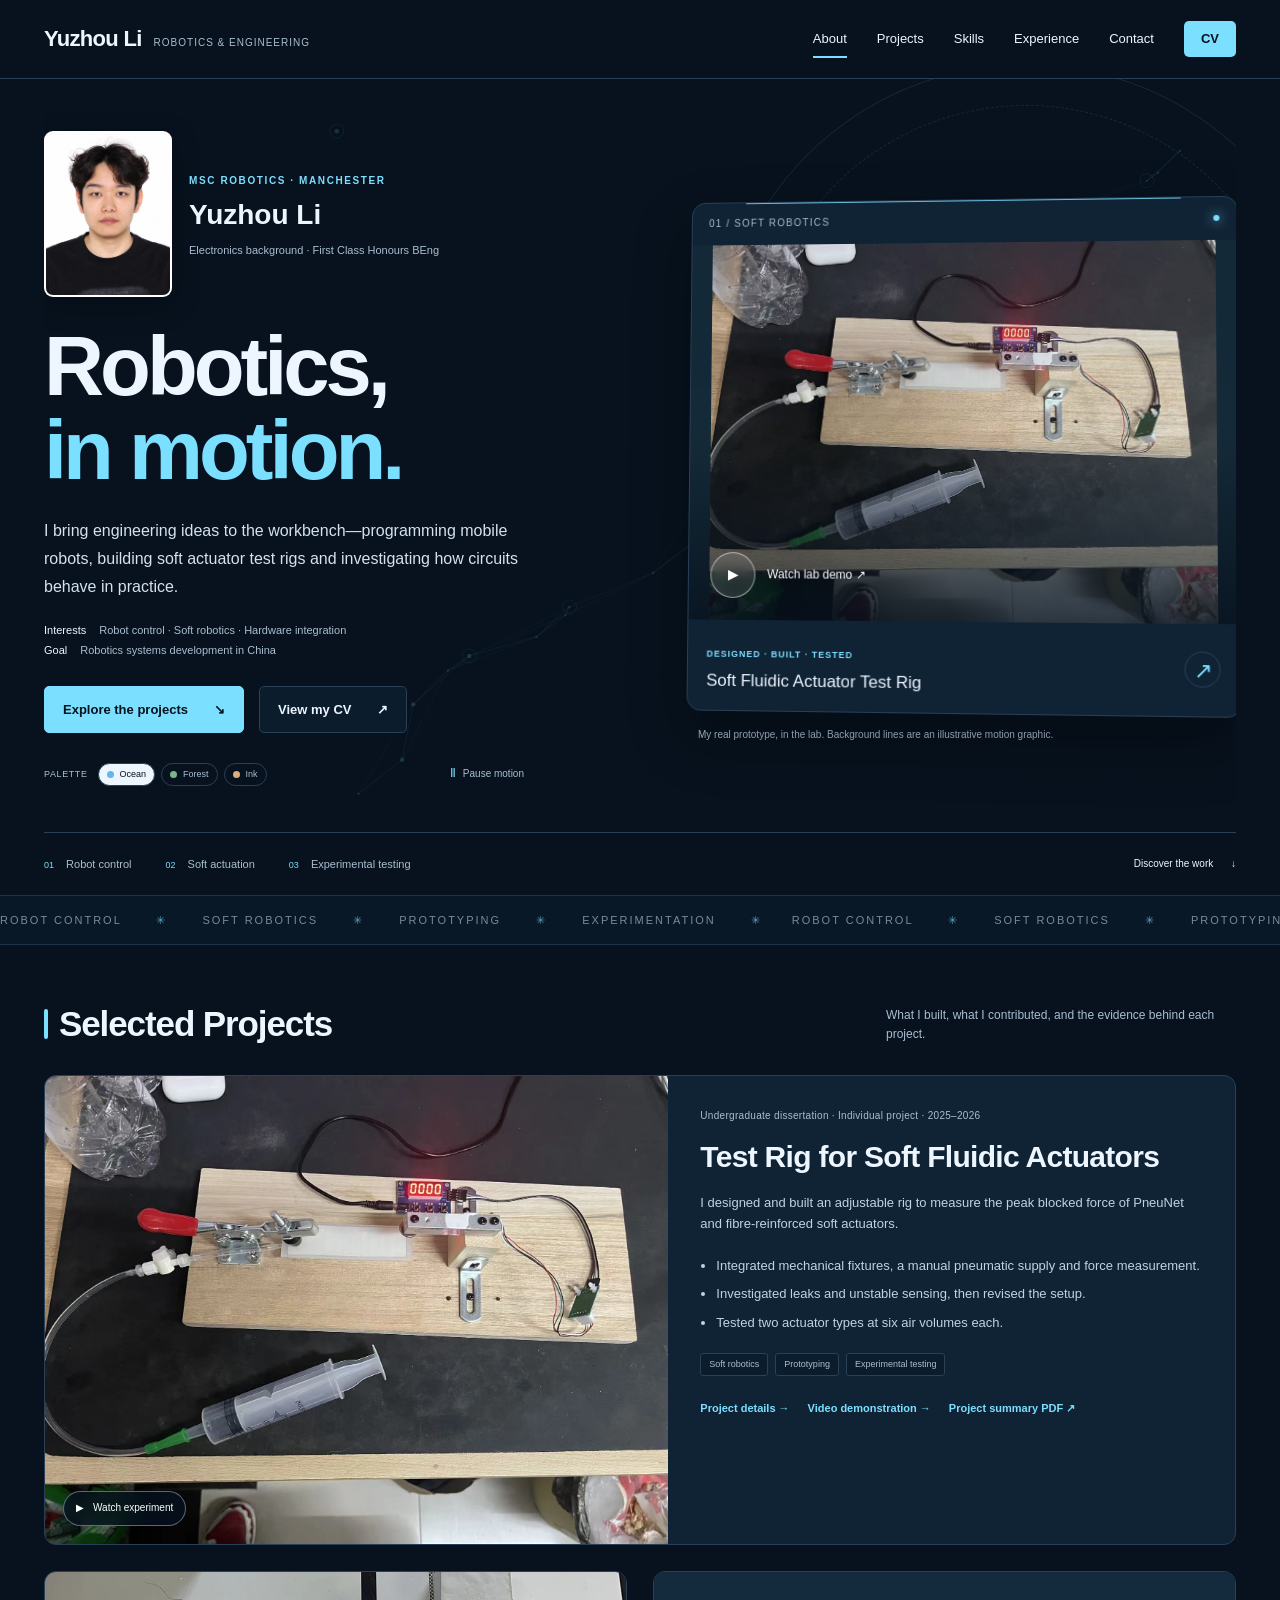
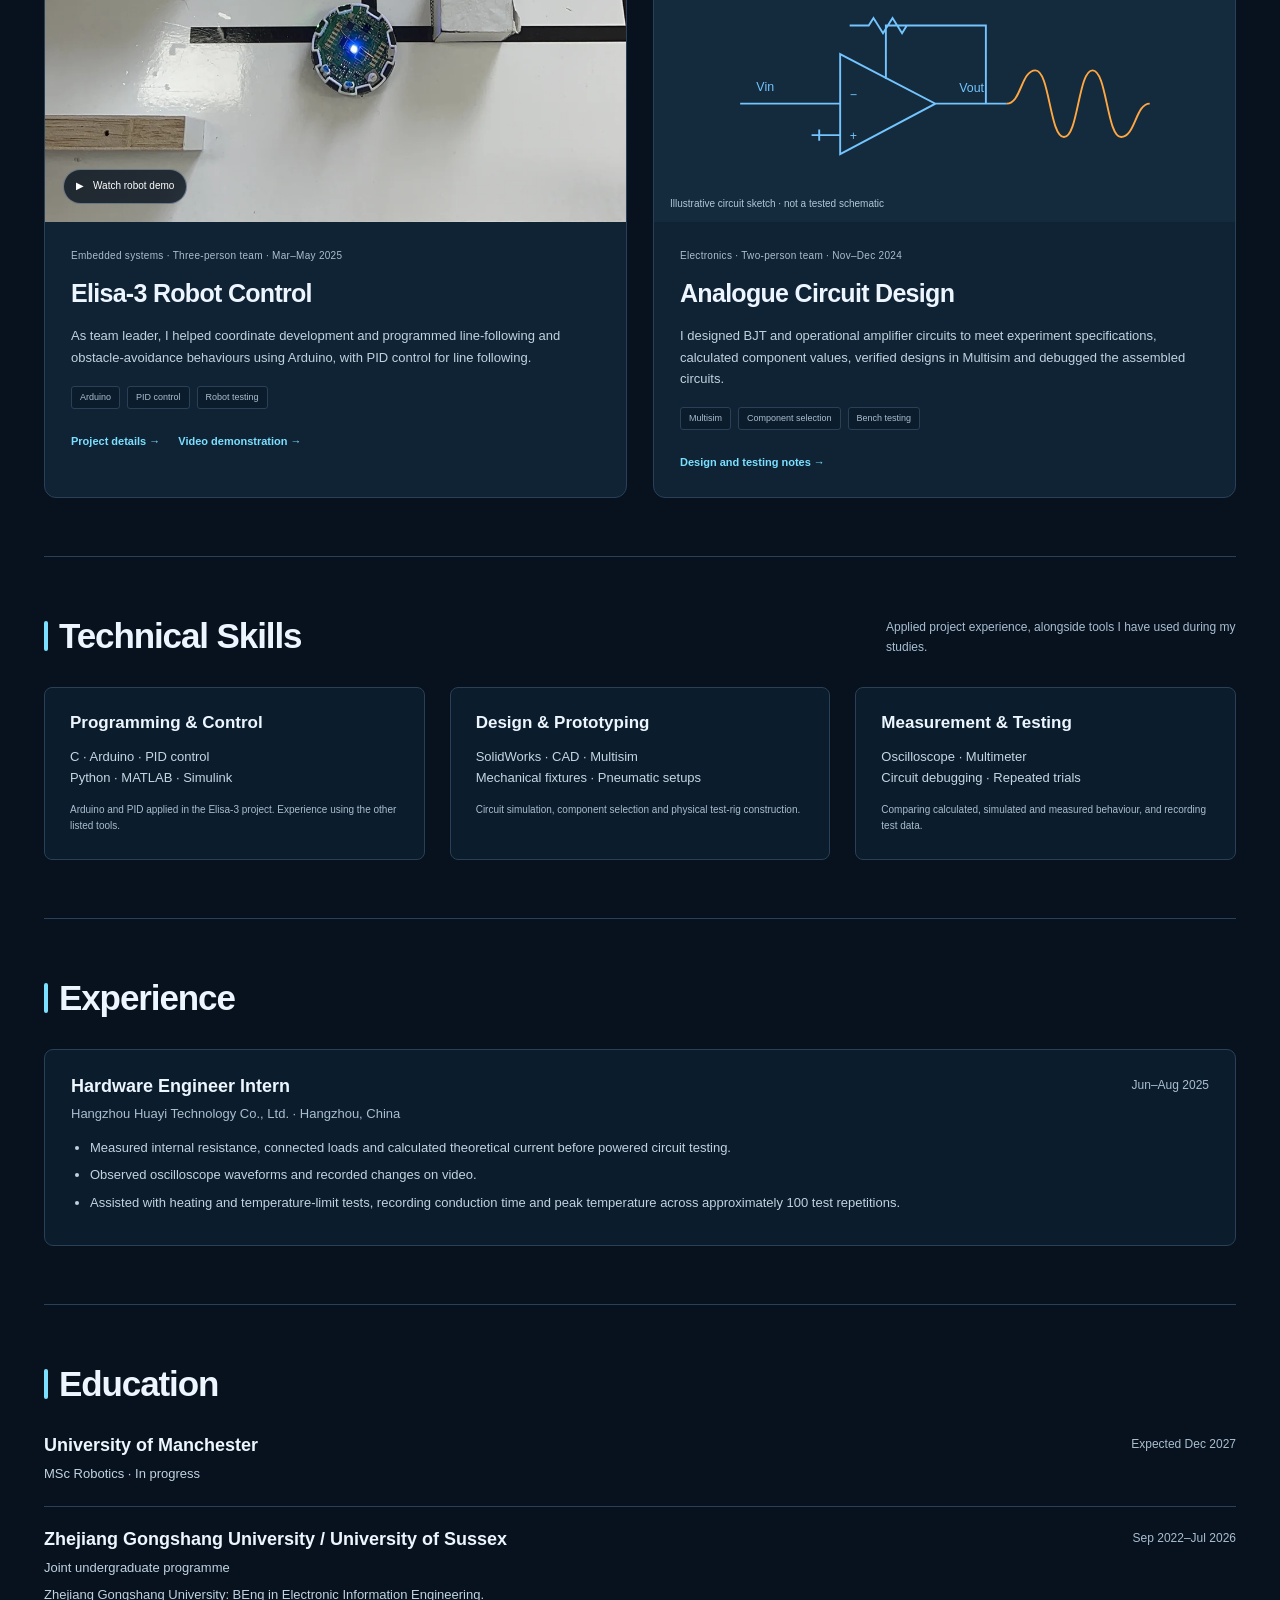
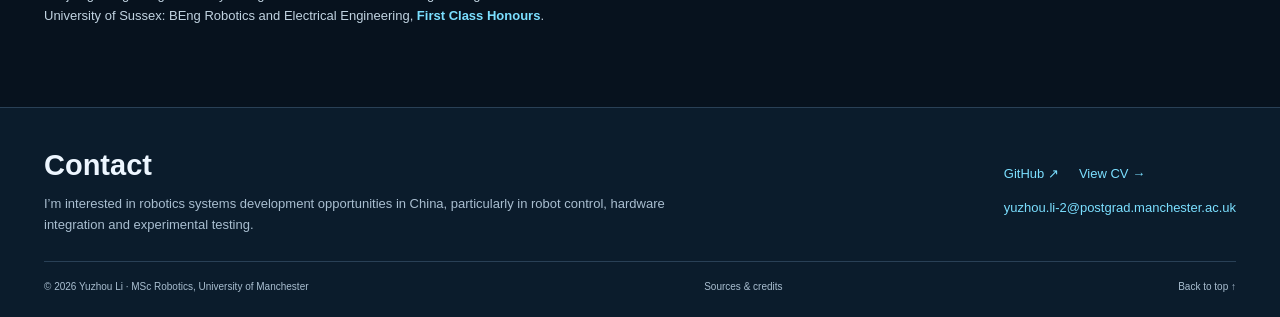
==== commit 0fe38b12: "Rotate test-rig video 90 degrees left without re-encoding" ====
--- a/index.html
+++ b/index.html
@@ -13,7 +13,7 @@
 </div>
 <div class="hero-project">
 <div class="demo-frame" data-tilt><div class="demo-frame-top"><span>01 / Soft robotics</span><span class="demo-dot" aria-hidden="true"></span></div>
-<div class="hero-video-window"><video id="hero-preview" class="hero-preview" muted loop playsinline preload="none" poster="assets/rig.webp" data-src="assets/demo-a.mp4" aria-label="Silent preview of the soft actuator test-rig demonstration"></video><div class="hero-video-shade" aria-hidden="true"></div><button class="demo-play" type="button" data-open-demo="assets/demo-a.mp4" data-demo-title="Soft actuator test rig" data-demo-caption="A 12-second laboratory demonstration of manual syringe inflation and force measurement." aria-label="Watch the full soft actuator test-rig demonstration"><span class="play-disc" aria-hidden="true">▶</span><span>Watch lab demo <span aria-hidden="true">↗</span></span></button></div>
+<div class="hero-video-window"><video id="hero-preview" class="hero-preview" muted loop playsinline preload="none" poster="assets/rig.webp" data-src="assets/demo-a-left90.mp4" aria-label="Silent preview of the soft actuator test-rig demonstration"></video><div class="hero-video-shade" aria-hidden="true"></div><button class="demo-play" type="button" data-open-demo="assets/demo-a-left90.mp4" data-demo-title="Soft actuator test rig" data-demo-caption="A 12-second laboratory demonstration of manual syringe inflation and force measurement." aria-label="Watch the full soft actuator test-rig demonstration"><span class="play-disc" aria-hidden="true">▶</span><span>Watch lab demo <span aria-hidden="true">↗</span></span></button></div>
 <div class="demo-frame-bottom"><div><span class="hero-kicker">Designed · Built · Tested</span><h2>Soft Fluidic Actuator Test Rig</h2></div><a href="projects/soft-actuator.html" aria-label="Open the soft actuator project">↗</a></div></div>
 <p class="hero-media-caption">My real prototype, in the lab. Background lines are an illustrative motion graphic.</p>
 </div></div>
@@ -21,7 +21,7 @@
 </section>
 <div class="motion-ribbon" aria-label="Engineering areas: robot control, soft robotics, prototyping and experimentation"><div class="motion-ribbon-track" aria-hidden="true"><span>Robot control <i>✳</i> Soft robotics <i>✳</i> Prototyping <i>✳</i> Experimentation <i>✳</i></span><span>Robot control <i>✳</i> Soft robotics <i>✳</i> Prototyping <i>✳</i> Experimentation <i>✳</i></span></div></div>
 <section class="section" id="projects"><div class="section-head"><h2>Selected Projects</h2><p>What I built, what I contributed, and the evidence behind each project.</p></div>
-<article class="project-feature"><div class="feature-visual"><a href="projects/soft-actuator.html" aria-label="Read about the soft fluidic actuator test rig"><img class="project-photo" src="assets/rig.webp" width="1706" height="1279" alt="Soft actuator test rig with a clamp, manual pneumatic supply and electronic scale" loading="lazy"></a><button type="button" class="inline-play" data-open-demo="assets/demo-a.mp4" data-demo-title="Soft actuator test rig" data-demo-caption="Manual pneumatic inflation and the electronic scale display on the completed rig."><span aria-hidden="true">▶</span> Watch experiment</button></div><div class="project-body"><p class="project-label">Undergraduate dissertation · Individual project · 2025–2026</p><h3>Test Rig for Soft Fluidic Actuators</h3><p>I designed and built an adjustable rig to measure the peak blocked force of PneuNet and fibre-reinforced soft actuators.</p><ul><li>Integrated mechanical fixtures, a manual pneumatic supply and force measurement.</li><li>Investigated leaks and unstable sensing, then revised the setup.</li><li>Tested two actuator types at six air volumes each.</li></ul><div class="tags"><span>Soft robotics</span><span>Prototyping</span><span>Experimental testing</span></div><div class="project-actions"><a href="projects/soft-actuator.html">Project details →</a><a href="projects/soft-actuator.html#build">Video demonstration →</a><a href="assets/Soft-Actuator-Project-Summary.pdf">Project summary PDF ↗</a></div></div></article>
+<article class="project-feature"><div class="feature-visual"><a href="projects/soft-actuator.html" aria-label="Read about the soft fluidic actuator test rig"><img class="project-photo" src="assets/rig.webp" width="1706" height="1279" alt="Soft actuator test rig with a clamp, manual pneumatic supply and electronic scale" loading="lazy"></a><button type="button" class="inline-play" data-open-demo="assets/demo-a-left90.mp4" data-demo-title="Soft actuator test rig" data-demo-caption="Manual pneumatic inflation and the electronic scale display on the completed rig."><span aria-hidden="true">▶</span> Watch experiment</button></div><div class="project-body"><p class="project-label">Undergraduate dissertation · Individual project · 2025–2026</p><h3>Test Rig for Soft Fluidic Actuators</h3><p>I designed and built an adjustable rig to measure the peak blocked force of PneuNet and fibre-reinforced soft actuators.</p><ul><li>Integrated mechanical fixtures, a manual pneumatic supply and force measurement.</li><li>Investigated leaks and unstable sensing, then revised the setup.</li><li>Tested two actuator types at six air volumes each.</li></ul><div class="tags"><span>Soft robotics</span><span>Prototyping</span><span>Experimental testing</span></div><div class="project-actions"><a href="projects/soft-actuator.html">Project details →</a><a href="projects/soft-actuator.html#build">Video demonstration →</a><a href="assets/Soft-Actuator-Project-Summary.pdf">Project summary PDF ↗</a></div></div></article>
 <div class="project-grid"><article class="project-card"><div class="card-visual"><a href="projects/elisa-3.html" aria-label="Read the Elisa-3 project"><div class="project-card-media"><img src="assets/robot-track.webp" alt="Elisa-3 robot beside obstacles on a line-following course" width="1012" height="1800" loading="lazy"></div></a><button type="button" class="inline-play" data-open-demo="assets/demo-b.mp4" data-demo-title="Elisa-3 robot demonstration" data-demo-caption="A 9-second team demonstration with a movable box. This clip shows the setup and behaviour testing, not a quantitative PID benchmark."><span aria-hidden="true">▶</span> Watch robot demo</button></div><div class="project-body"><p class="project-label">Embedded systems · Three-person team · Mar–May 2025</p><h3>Elisa-3 Robot Control</h3><p>As team leader, I helped coordinate development and programmed line-following and obstacle-avoidance behaviours using Arduino, with PID control for line following.</p><div class="tags"><span>Arduino</span><span>PID control</span><span>Robot testing</span></div><div class="project-actions"><a href="projects/elisa-3.html">Project details →</a><a href="projects/elisa-3.html#demo">Video demonstration →</a></div></div></article><article class="project-card"><a href="projects/circuits.html" aria-label="Read the analogue circuit project"><div class="project-card-media"><div class="circuit-art" role="img" aria-label="Illustrative amplifier diagram"><svg viewBox="0 0 480 210" aria-hidden="true"><g fill="none" stroke="#406d8e" stroke-width="2"><path d="M25 112h105M130 60v105l100-53Z M230 112h75M178 86V30h105v82M100 145h30M108 139v12M140 30h20l5-8 10 16 10-16 10 16 5-8h15"/><path d="M305 112c15 0 15-35 30-35s15 70 30 70 15-70 30-70 15 70 30 70 15-35 30-35" stroke="#ad5d25"/></g><g font-family="Arial" fill="#406d8e" font-size="13"><text x="42" y="99">Vin</text><text x="255" y="100">Vout</text><text x="140" y="107">−</text><text x="140" y="150">+</text></g></svg><span class="tiny">Illustrative circuit sketch · not a tested schematic</span></div></div></a><div class="project-body"><p class="project-label">Electronics · Two-person team · Nov–Dec 2024</p><h3>Analogue Circuit Design</h3><p>I designed BJT and operational amplifier circuits to meet experiment specifications, calculated component values, verified designs in Multisim and debugged the assembled circuits.</p><div class="tags"><span>Multisim</span><span>Component selection</span><span>Bench testing</span></div><div class="project-actions"><a href="projects/circuits.html">Design and testing notes →</a></div></div></article></div></section>
 <section class="section" id="skills"><div class="section-head"><h2>Technical Skills</h2><p>Applied project experience, alongside tools I have used during my studies.</p></div><div class="skill-grid"><div><h3>Programming &amp; Control</h3><p>C · Arduino · PID control<br>Python · MATLAB · Simulink</p><p class="tiny">Arduino and PID applied in the Elisa-3 project. Experience using the other listed tools.</p></div><div><h3>Design &amp; Prototyping</h3><p>SolidWorks · CAD · Multisim<br>Mechanical fixtures · Pneumatic setups</p><p class="tiny">Circuit simulation, component selection and physical test-rig construction.</p></div><div><h3>Measurement &amp; Testing</h3><p>Oscilloscope · Multimeter<br>Circuit debugging · Repeated trials</p><p class="tiny">Comparing calculated, simulated and measured behaviour, and recording test data.</p></div></div></section>
 <section class="section" id="experience"><div class="section-head"><h2>Experience</h2></div><article class="entry"><div class="entry-head"><div><h3>Hardware Engineer Intern</h3><p class="muted">Hangzhou Huayi Technology Co., Ltd. · Hangzhou, China</p></div><span class="entry-date">Jun–Aug 2025</span></div><ul><li>Measured internal resistance, connected loads and calculated theoretical current before powered circuit testing.</li><li>Observed oscilloscope waveforms and recorded changes on video.</li><li>Assisted with heating and temperature-limit tests, recording conduction time and peak temperature across approximately 100 test repetitions.</li></ul></article></section>
--- a/motion.css
+++ b/motion.css
@@ -48,7 +48,7 @@
 .demo-frame-top{display:flex;justify-content:space-between;align-items:center;padding:13px 17px;font-size:10px;letter-spacing:1.3px;text-transform:uppercase;color:var(--live-muted)}
 .demo-dot{width:6px;height:6px;border-radius:50%;background:var(--live-accent);box-shadow:0 0 12px var(--live-accent);animation:signal-pulse 3s ease-in-out infinite}
 .hero-video-window{height:380px;position:relative;background:#152a38;overflow:hidden}
-.hero-preview{width:100%;height:100%;max-height:none;object-fit:cover;object-position:center 53%;border:0;border-radius:0;margin:0;background:#152a38;opacity:.94}
+.hero-preview{width:100%;height:100%;max-height:none;object-fit:contain;object-position:center 53%;border:0;border-radius:0;margin:0;background:#152a38;opacity:.94}
 .hero-video-shade{position:absolute;inset:0;background:linear-gradient(transparent 50%,#07121ed4);pointer-events:none}
 .demo-play{position:absolute;left:22px;bottom:22px;border:0;background:transparent;color:white;display:flex;align-items:center;gap:12px;padding:0;font-size:12px}
 .play-disc{width:46px;height:46px;display:grid;place-items:center;border:1px solid #fff8;background:#ffffff1a;backdrop-filter:blur(8px);border-radius:50%;font-size:14px;transition:background .2s,transform .2s}
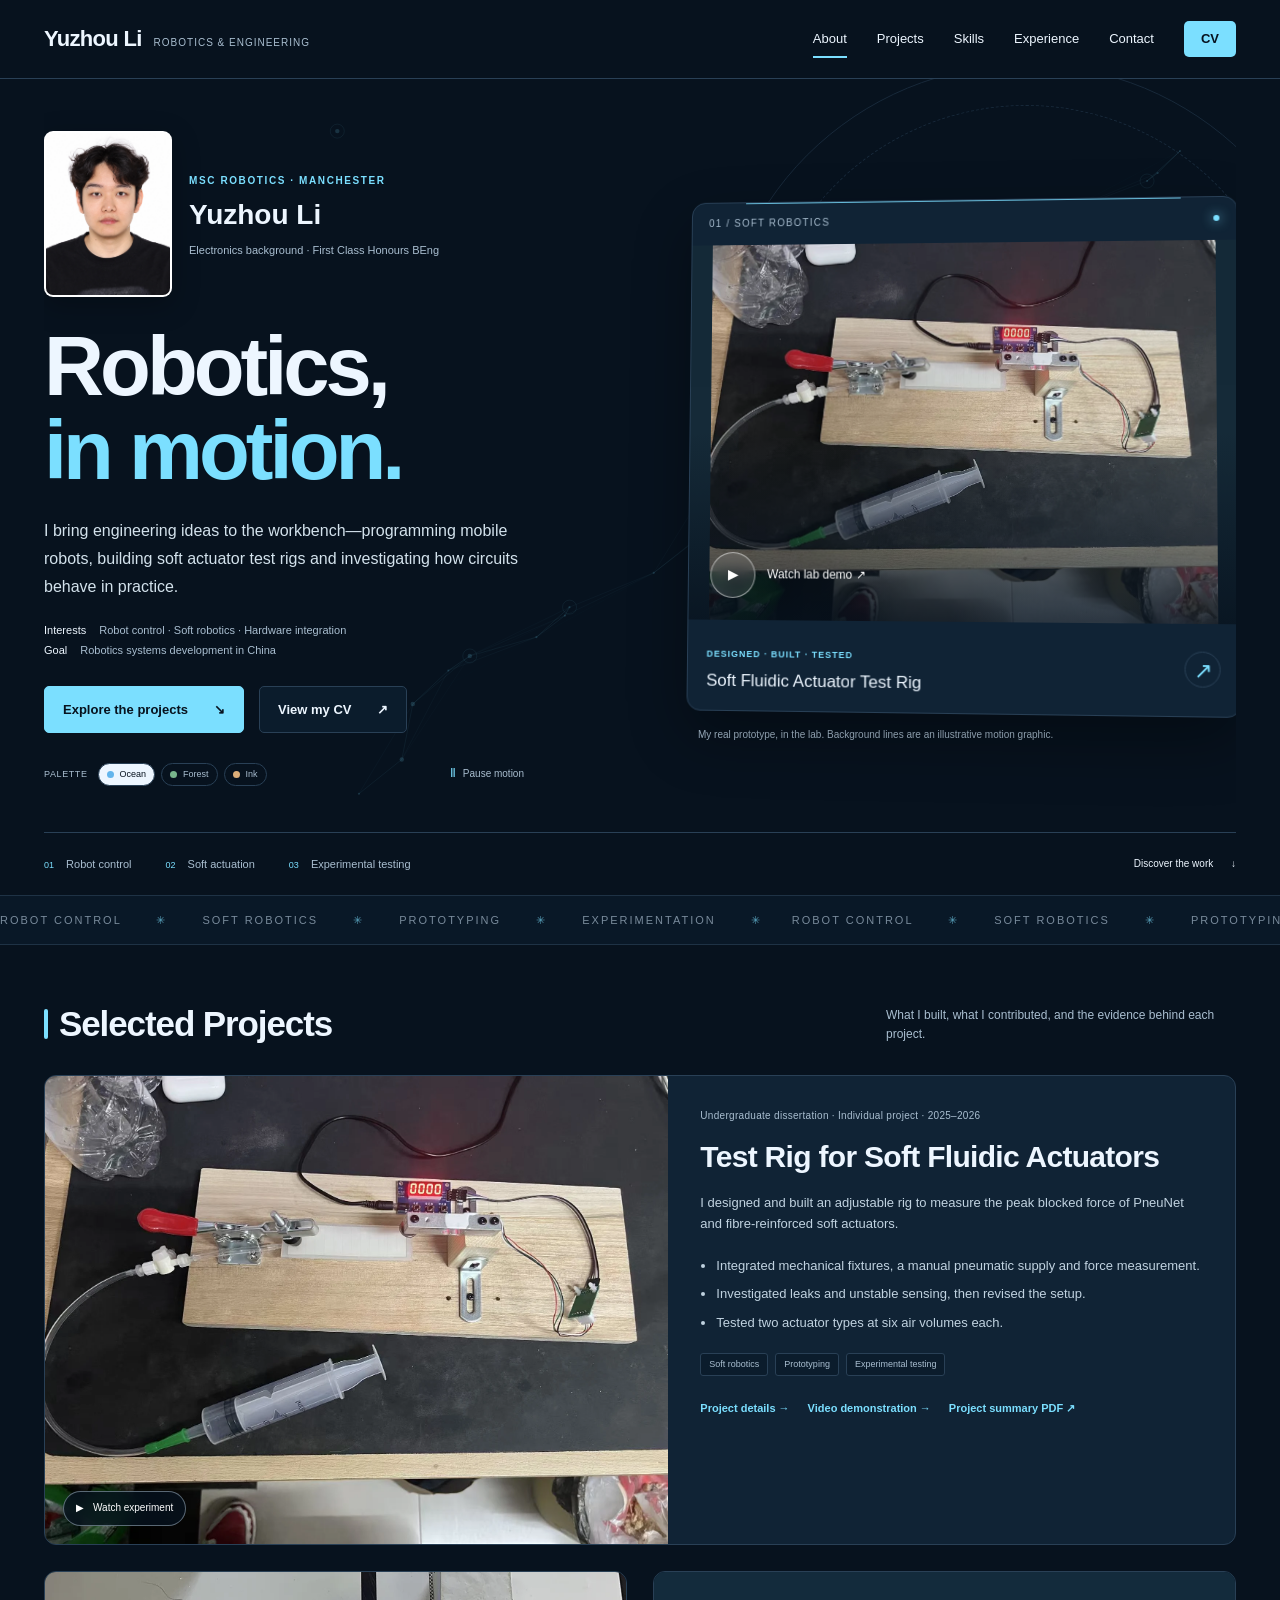
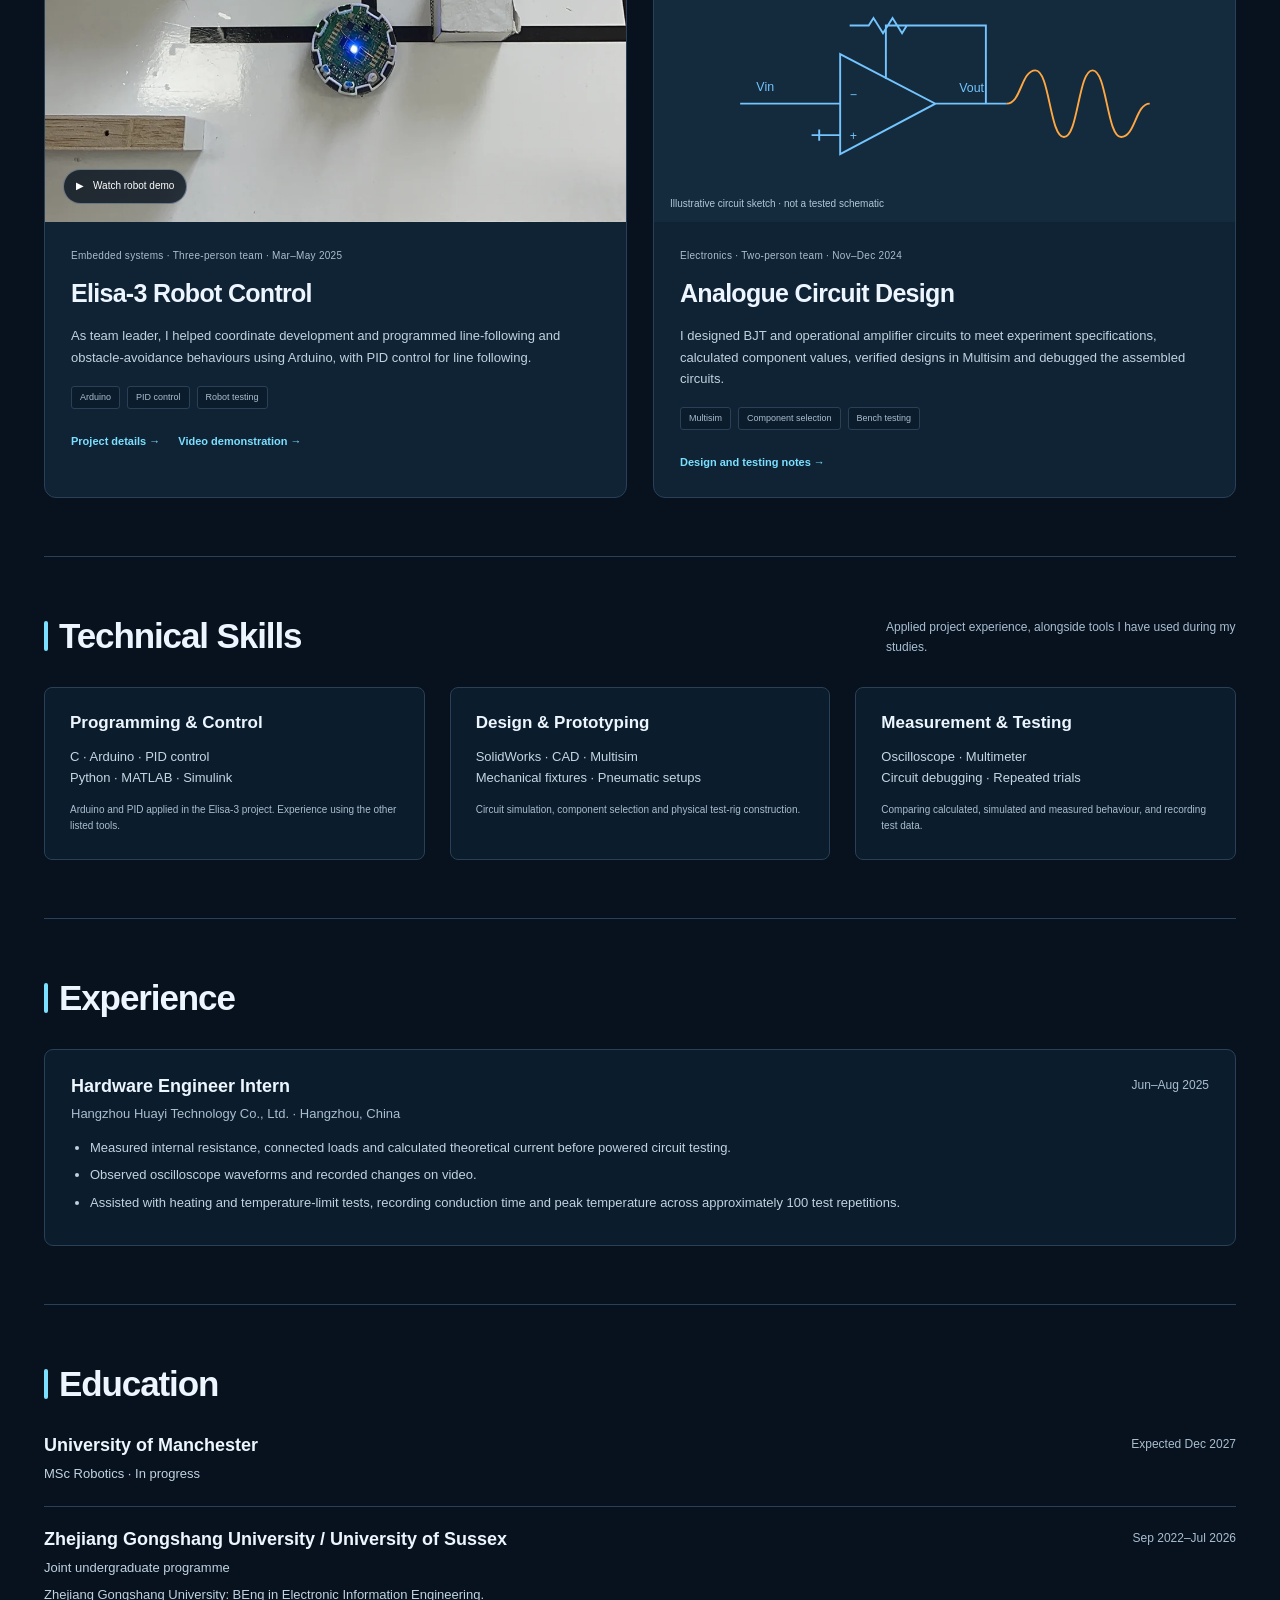
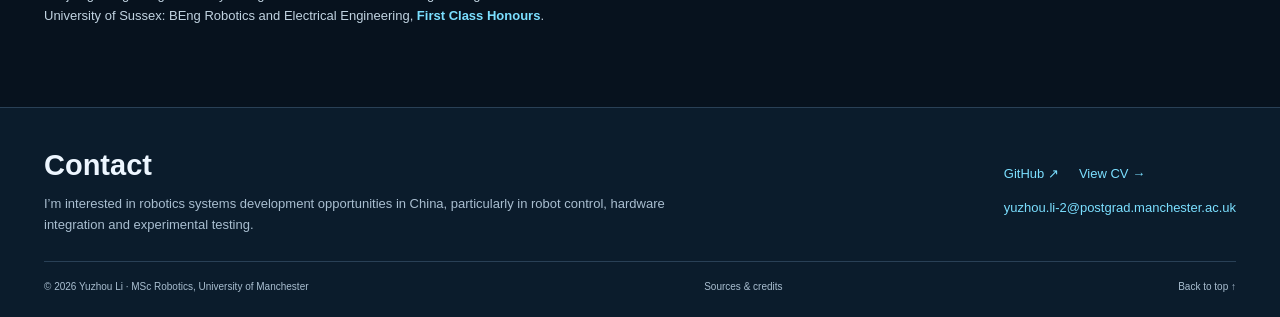
==== commit 31cd005e: "Remove test-rig video audio track while preserving frames and rotation" ====
--- a/index.html
+++ b/index.html
@@ -13,7 +13,7 @@
 </div>
 <div class="hero-project">
 <div class="demo-frame" data-tilt><div class="demo-frame-top"><span>01 / Soft robotics</span><span class="demo-dot" aria-hidden="true"></span></div>
-<div class="hero-video-window"><video id="hero-preview" class="hero-preview" muted loop playsinline preload="none" poster="assets/rig.webp" data-src="assets/demo-a-left90.mp4" aria-label="Silent preview of the soft actuator test-rig demonstration"></video><div class="hero-video-shade" aria-hidden="true"></div><button class="demo-play" type="button" data-open-demo="assets/demo-a-left90.mp4" data-demo-title="Soft actuator test rig" data-demo-caption="A 12-second laboratory demonstration of manual syringe inflation and force measurement." aria-label="Watch the full soft actuator test-rig demonstration"><span class="play-disc" aria-hidden="true">▶</span><span>Watch lab demo <span aria-hidden="true">↗</span></span></button></div>
+<div class="hero-video-window"><video id="hero-preview" class="hero-preview" muted loop playsinline preload="none" poster="assets/rig.webp" data-src="assets/demo-a-left90-silent.mp4" aria-label="Silent preview of the soft actuator test-rig demonstration"></video><div class="hero-video-shade" aria-hidden="true"></div><button class="demo-play" type="button" data-open-demo="assets/demo-a-left90-silent.mp4" data-demo-title="Soft actuator test rig" data-demo-caption="A silent 12-second laboratory demonstration of manual syringe inflation and force measurement." aria-label="Watch the full soft actuator test-rig demonstration"><span class="play-disc" aria-hidden="true">▶</span><span>Watch lab demo <span aria-hidden="true">↗</span></span></button></div>
 <div class="demo-frame-bottom"><div><span class="hero-kicker">Designed · Built · Tested</span><h2>Soft Fluidic Actuator Test Rig</h2></div><a href="projects/soft-actuator.html" aria-label="Open the soft actuator project">↗</a></div></div>
 <p class="hero-media-caption">My real prototype, in the lab. Background lines are an illustrative motion graphic.</p>
 </div></div>
@@ -21,7 +21,7 @@
 </section>
 <div class="motion-ribbon" aria-label="Engineering areas: robot control, soft robotics, prototyping and experimentation"><div class="motion-ribbon-track" aria-hidden="true"><span>Robot control <i>✳</i> Soft robotics <i>✳</i> Prototyping <i>✳</i> Experimentation <i>✳</i></span><span>Robot control <i>✳</i> Soft robotics <i>✳</i> Prototyping <i>✳</i> Experimentation <i>✳</i></span></div></div>
 <section class="section" id="projects"><div class="section-head"><h2>Selected Projects</h2><p>What I built, what I contributed, and the evidence behind each project.</p></div>
-<article class="project-feature"><div class="feature-visual"><a href="projects/soft-actuator.html" aria-label="Read about the soft fluidic actuator test rig"><img class="project-photo" src="assets/rig.webp" width="1706" height="1279" alt="Soft actuator test rig with a clamp, manual pneumatic supply and electronic scale" loading="lazy"></a><button type="button" class="inline-play" data-open-demo="assets/demo-a-left90.mp4" data-demo-title="Soft actuator test rig" data-demo-caption="Manual pneumatic inflation and the electronic scale display on the completed rig."><span aria-hidden="true">▶</span> Watch experiment</button></div><div class="project-body"><p class="project-label">Undergraduate dissertation · Individual project · 2025–2026</p><h3>Test Rig for Soft Fluidic Actuators</h3><p>I designed and built an adjustable rig to measure the peak blocked force of PneuNet and fibre-reinforced soft actuators.</p><ul><li>Integrated mechanical fixtures, a manual pneumatic supply and force measurement.</li><li>Investigated leaks and unstable sensing, then revised the setup.</li><li>Tested two actuator types at six air volumes each.</li></ul><div class="tags"><span>Soft robotics</span><span>Prototyping</span><span>Experimental testing</span></div><div class="project-actions"><a href="projects/soft-actuator.html">Project details →</a><a href="projects/soft-actuator.html#build">Video demonstration →</a><a href="assets/Soft-Actuator-Project-Summary.pdf">Project summary PDF ↗</a></div></div></article>
+<article class="project-feature"><div class="feature-visual"><a href="projects/soft-actuator.html" aria-label="Read about the soft fluidic actuator test rig"><img class="project-photo" src="assets/rig.webp" width="1706" height="1279" alt="Soft actuator test rig with a clamp, manual pneumatic supply and electronic scale" loading="lazy"></a><button type="button" class="inline-play" data-open-demo="assets/demo-a-left90-silent.mp4" data-demo-title="Soft actuator test rig" data-demo-caption="Manual pneumatic inflation and the electronic scale display on the completed rig."><span aria-hidden="true">▶</span> Watch experiment</button></div><div class="project-body"><p class="project-label">Undergraduate dissertation · Individual project · 2025–2026</p><h3>Test Rig for Soft Fluidic Actuators</h3><p>I designed and built an adjustable rig to measure the peak blocked force of PneuNet and fibre-reinforced soft actuators.</p><ul><li>Integrated mechanical fixtures, a manual pneumatic supply and force measurement.</li><li>Investigated leaks and unstable sensing, then revised the setup.</li><li>Tested two actuator types at six air volumes each.</li></ul><div class="tags"><span>Soft robotics</span><span>Prototyping</span><span>Experimental testing</span></div><div class="project-actions"><a href="projects/soft-actuator.html">Project details →</a><a href="projects/soft-actuator.html#build">Video demonstration →</a><a href="assets/Soft-Actuator-Project-Summary.pdf">Project summary PDF ↗</a></div></div></article>
 <div class="project-grid"><article class="project-card"><div class="card-visual"><a href="projects/elisa-3.html" aria-label="Read the Elisa-3 project"><div class="project-card-media"><img src="assets/robot-track.webp" alt="Elisa-3 robot beside obstacles on a line-following course" width="1012" height="1800" loading="lazy"></div></a><button type="button" class="inline-play" data-open-demo="assets/demo-b.mp4" data-demo-title="Elisa-3 robot demonstration" data-demo-caption="A 9-second team demonstration with a movable box. This clip shows the setup and behaviour testing, not a quantitative PID benchmark."><span aria-hidden="true">▶</span> Watch robot demo</button></div><div class="project-body"><p class="project-label">Embedded systems · Three-person team · Mar–May 2025</p><h3>Elisa-3 Robot Control</h3><p>As team leader, I helped coordinate development and programmed line-following and obstacle-avoidance behaviours using Arduino, with PID control for line following.</p><div class="tags"><span>Arduino</span><span>PID control</span><span>Robot testing</span></div><div class="project-actions"><a href="projects/elisa-3.html">Project details →</a><a href="projects/elisa-3.html#demo">Video demonstration →</a></div></div></article><article class="project-card"><a href="projects/circuits.html" aria-label="Read the analogue circuit project"><div class="project-card-media"><div class="circuit-art" role="img" aria-label="Illustrative amplifier diagram"><svg viewBox="0 0 480 210" aria-hidden="true"><g fill="none" stroke="#406d8e" stroke-width="2"><path d="M25 112h105M130 60v105l100-53Z M230 112h75M178 86V30h105v82M100 145h30M108 139v12M140 30h20l5-8 10 16 10-16 10 16 5-8h15"/><path d="M305 112c15 0 15-35 30-35s15 70 30 70 15-70 30-70 15 70 30 70 15-35 30-35" stroke="#ad5d25"/></g><g font-family="Arial" fill="#406d8e" font-size="13"><text x="42" y="99">Vin</text><text x="255" y="100">Vout</text><text x="140" y="107">−</text><text x="140" y="150">+</text></g></svg><span class="tiny">Illustrative circuit sketch · not a tested schematic</span></div></div></a><div class="project-body"><p class="project-label">Electronics · Two-person team · Nov–Dec 2024</p><h3>Analogue Circuit Design</h3><p>I designed BJT and operational amplifier circuits to meet experiment specifications, calculated component values, verified designs in Multisim and debugged the assembled circuits.</p><div class="tags"><span>Multisim</span><span>Component selection</span><span>Bench testing</span></div><div class="project-actions"><a href="projects/circuits.html">Design and testing notes →</a></div></div></article></div></section>
 <section class="section" id="skills"><div class="section-head"><h2>Technical Skills</h2><p>Applied project experience, alongside tools I have used during my studies.</p></div><div class="skill-grid"><div><h3>Programming &amp; Control</h3><p>C · Arduino · PID control<br>Python · MATLAB · Simulink</p><p class="tiny">Arduino and PID applied in the Elisa-3 project. Experience using the other listed tools.</p></div><div><h3>Design &amp; Prototyping</h3><p>SolidWorks · CAD · Multisim<br>Mechanical fixtures · Pneumatic setups</p><p class="tiny">Circuit simulation, component selection and physical test-rig construction.</p></div><div><h3>Measurement &amp; Testing</h3><p>Oscilloscope · Multimeter<br>Circuit debugging · Repeated trials</p><p class="tiny">Comparing calculated, simulated and measured behaviour, and recording test data.</p></div></div></section>
 <section class="section" id="experience"><div class="section-head"><h2>Experience</h2></div><article class="entry"><div class="entry-head"><div><h3>Hardware Engineer Intern</h3><p class="muted">Hangzhou Huayi Technology Co., Ltd. · Hangzhou, China</p></div><span class="entry-date">Jun–Aug 2025</span></div><ul><li>Measured internal resistance, connected loads and calculated theoretical current before powered circuit testing.</li><li>Observed oscilloscope waveforms and recorded changes on video.</li><li>Assisted with heating and temperature-limit tests, recording conduction time and peak temperature across approximately 100 test repetitions.</li></ul></article></section>
